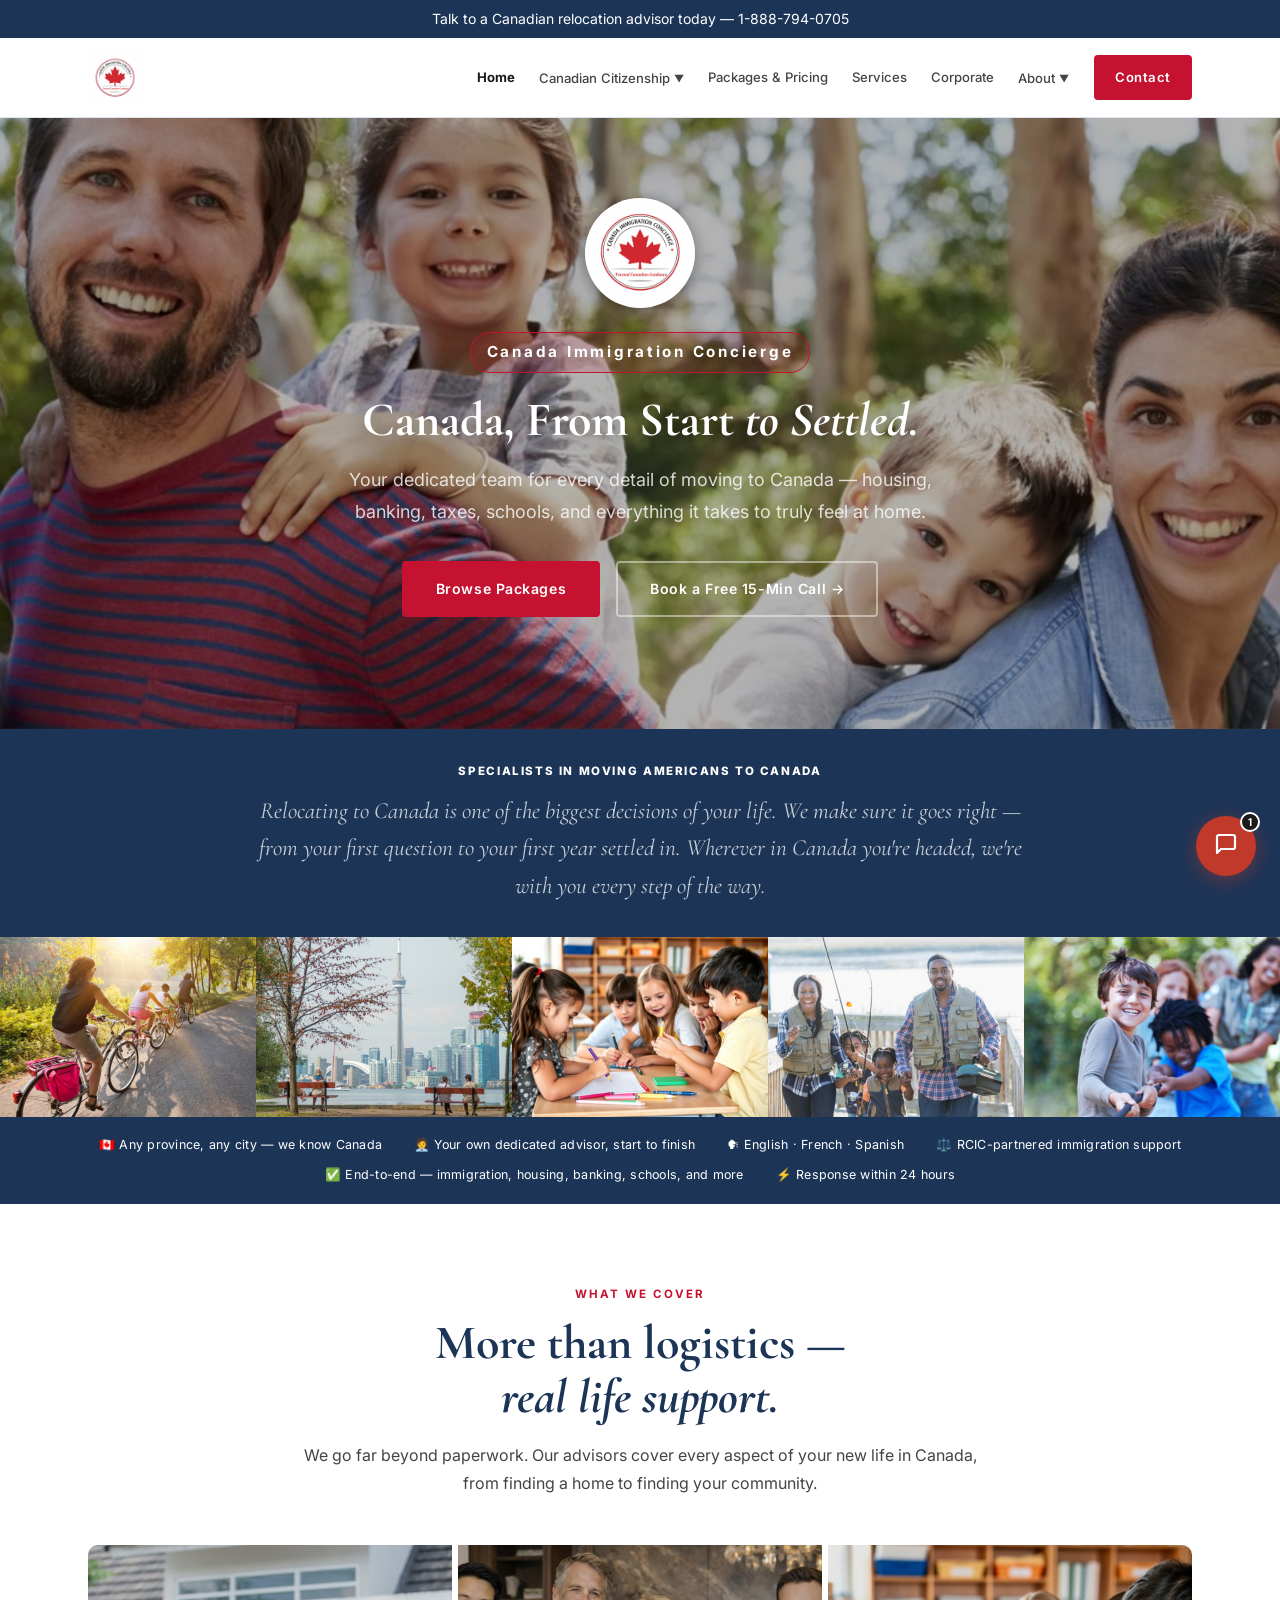
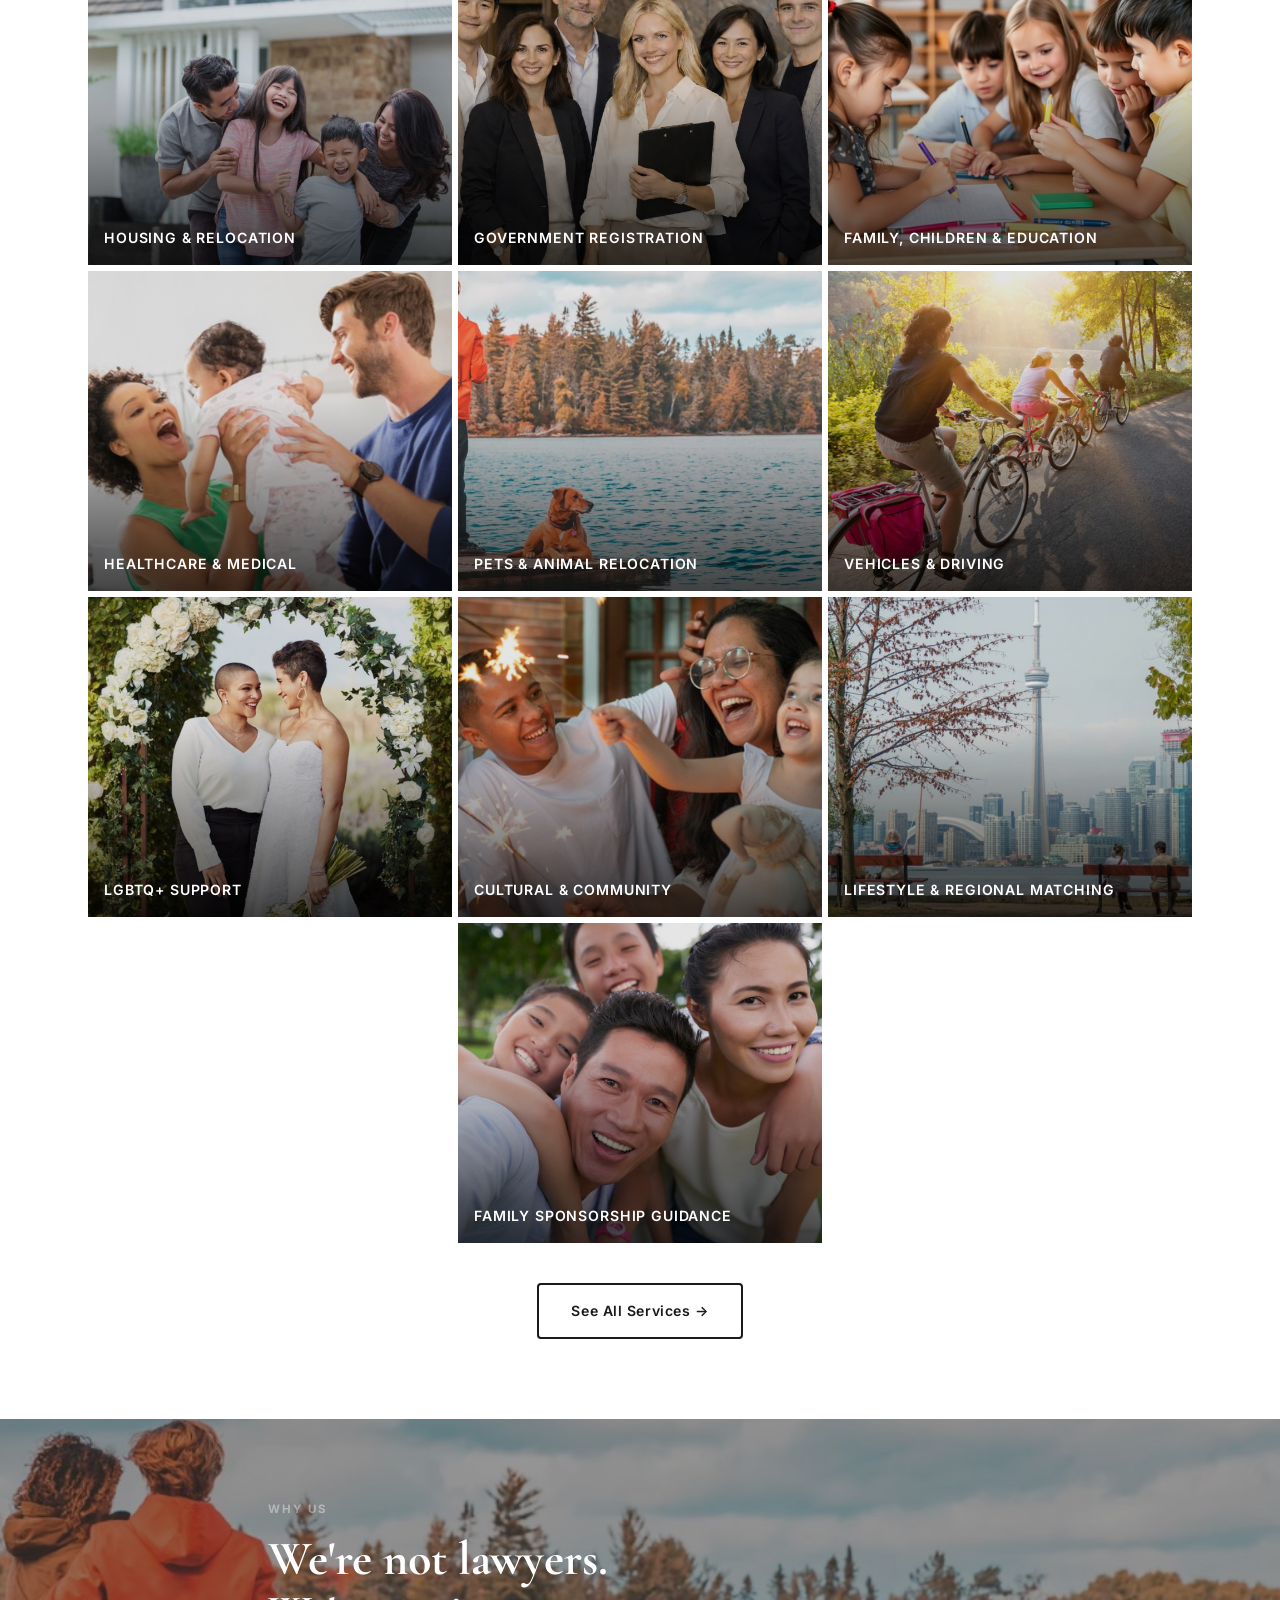
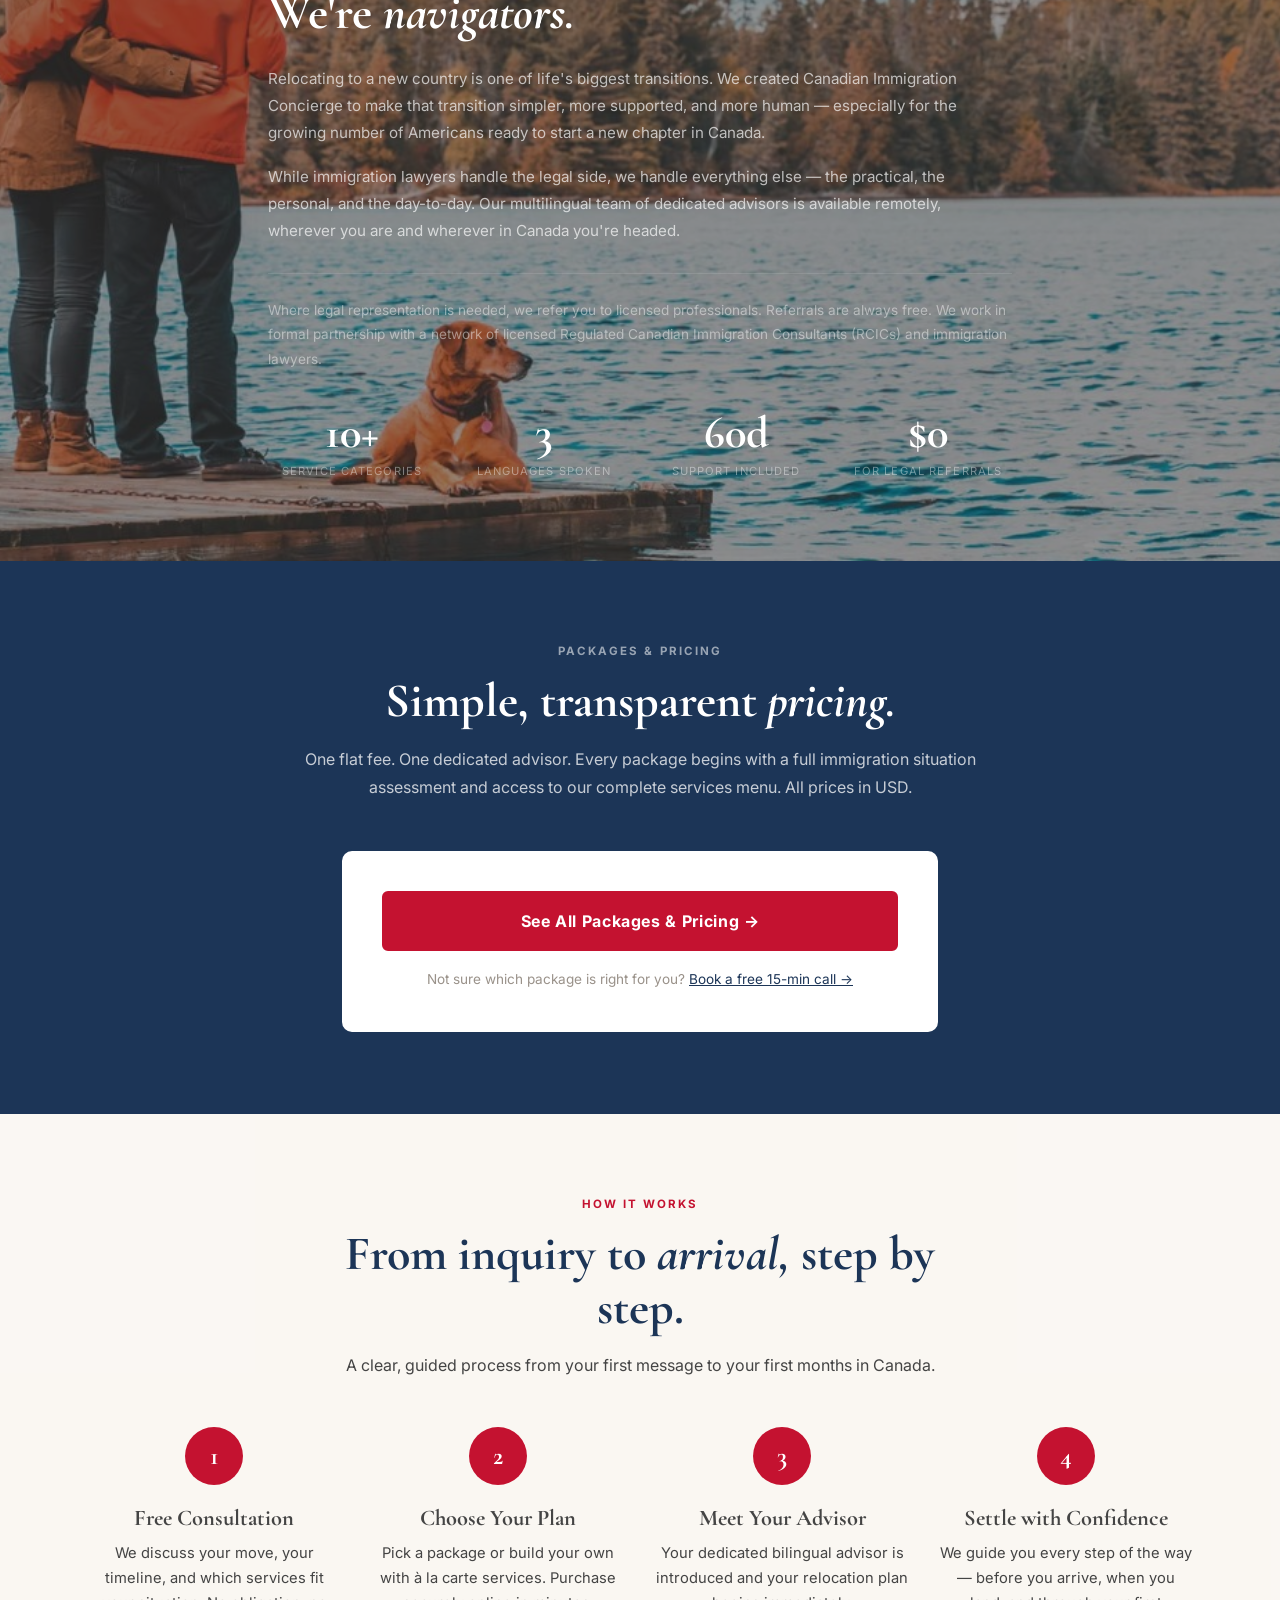
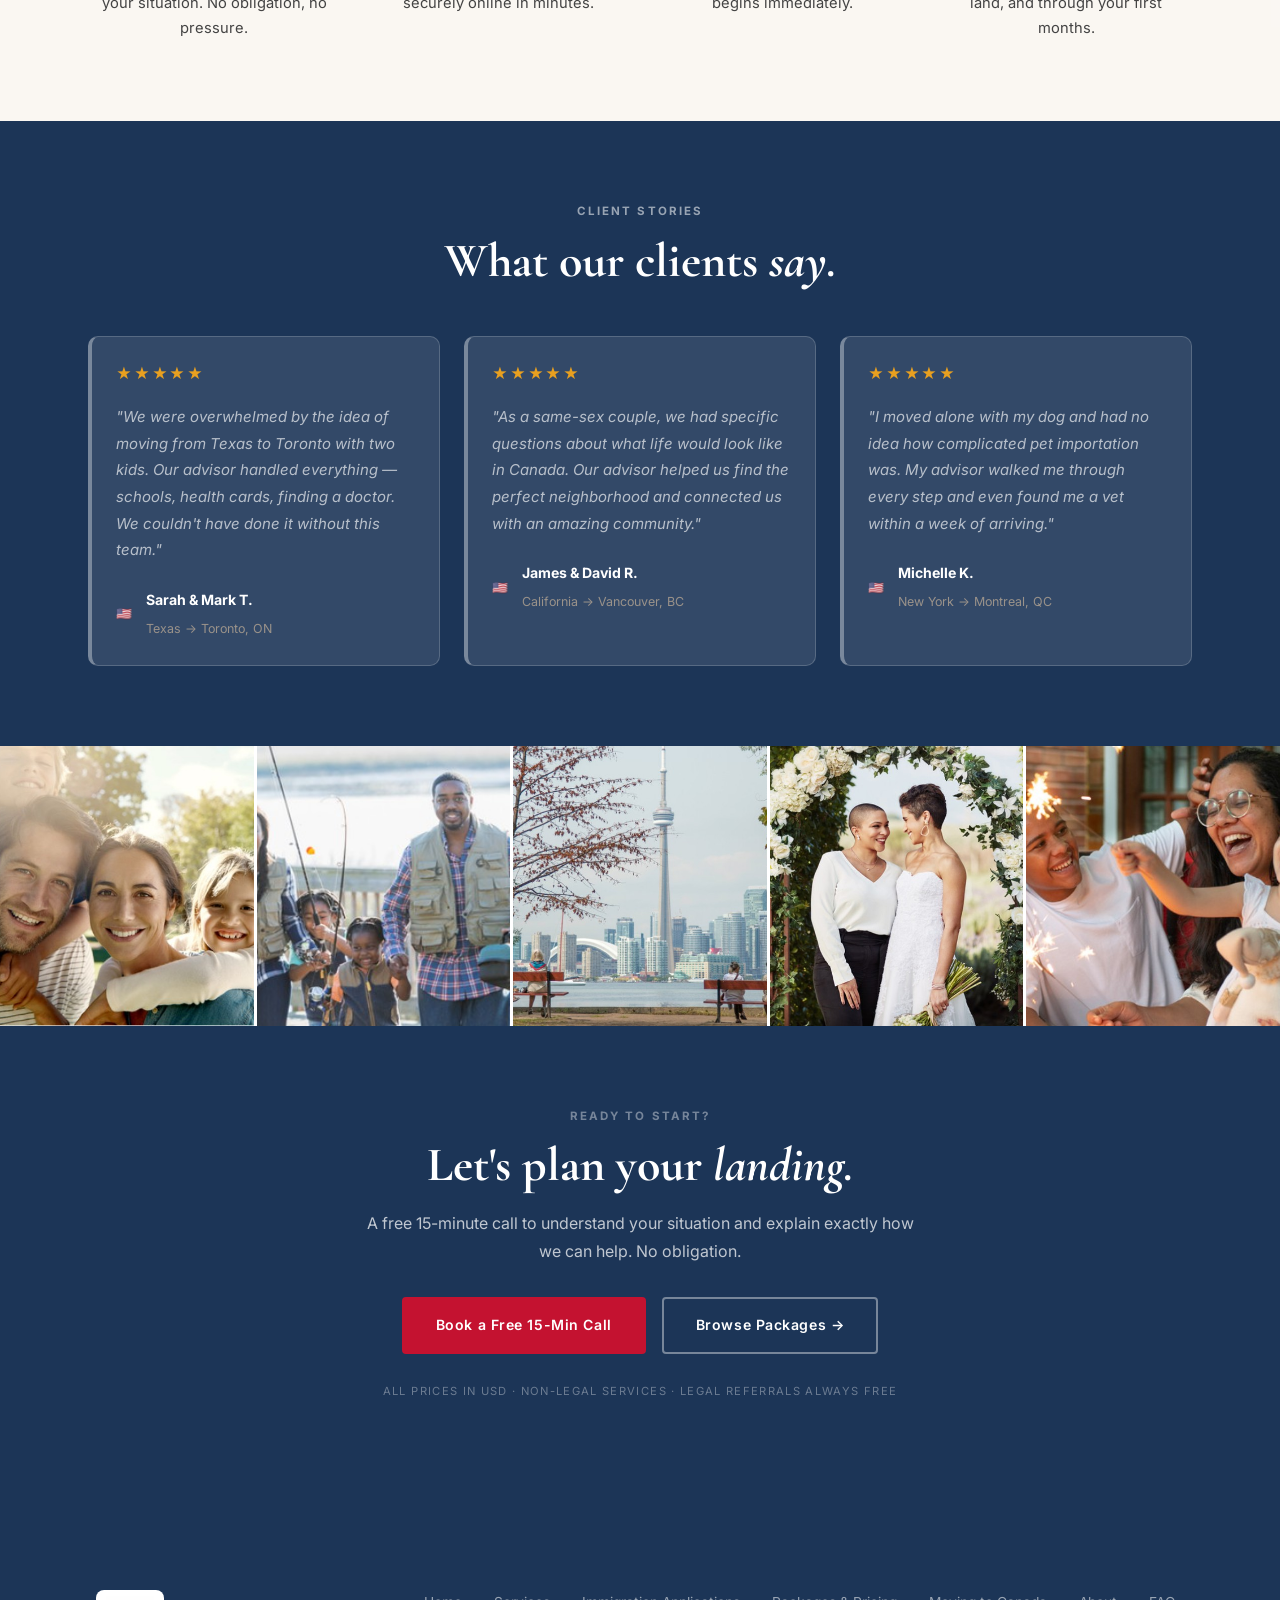
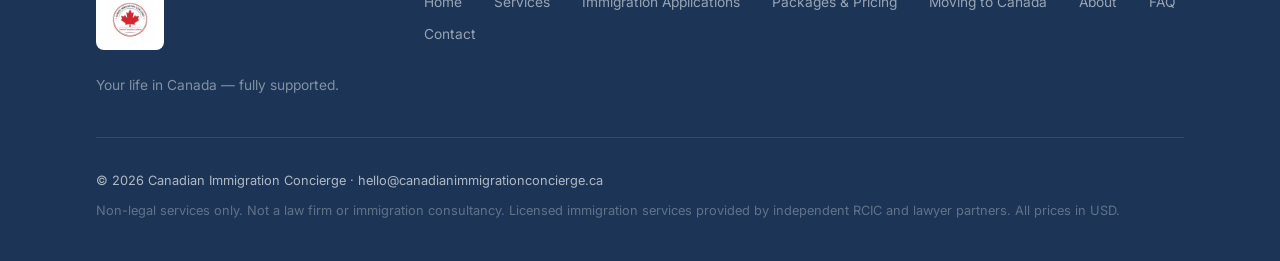
==== index.html @ a37df9f8 "Remove 'immigration guidance' from homepage hero subheading Co-Authored-By: Claude Sonnet 4.6 <norep" ====
<!DOCTYPE html>
<html lang="en">
<head>
  <meta charset="UTF-8">
  <meta name="viewport" content="width=device-width, initial-scale=1.0">
  <title>Canadian Immigration Concierge — Your Life in Canada, Fully Supported</title>
  <meta name="description" content="Dedicated concierge support for individuals and families relocating to Canada from the US and around the world. Housing, healthcare, schools, pets, and more.">
  <link rel="preconnect" href="https://fonts.googleapis.com">
  <link rel="preconnect" href="https://fonts.gstatic.com" crossorigin>
  <link href="https://fonts.googleapis.com/css2?family=Cormorant+Garamond:ital,wght@0,400;0,600;0,700;1,400;1,600&family=DM+Sans:wght@400;500;600;700&family=Inter:wght@400;500;600;700;800&display=swap" rel="stylesheet">
  <link rel="stylesheet" href="css/styles.css">
  <style>
    .hero::before { background: rgba(0,0,0,0.3) !important; }
    .hero { align-items: flex-end; padding-bottom: 7rem; }
    .hero-logo {
      width: 110px;
      height: 110px;
      border-radius: 50%;
      object-fit: cover;
      margin: 0 auto 1.5rem;
      display: block;
      box-shadow: 0 4px 16px rgba(0,0,0,0.4);
    }
  </style>
</head>
<body>

<!-- ANNOUNCE BAR -->
<div class="announce-bar">Talk to a Canadian relocation advisor today &mdash; <a href="tel:18887940705" style="color:#fff;text-decoration:none;">1-888-794-0705</a></div>

<!-- NAV -->
<nav class="nav" id="nav">
  <div class="nav-inner">
    <a href="index.html" class="nav-logo">
      <img src="images/logo.png" alt="Canada Immigration Concierge">
    </a>
    <button class="nav-toggle" id="navToggle" aria-label="Toggle menu">
      <span></span><span></span><span></span>
    </button>
    <div class="nav-menu" id="navMenu">
      <a href="index.html" class="nav-link">Home</a>
      <div class="nav-dropdown">
        <button class="nav-link nav-dropdown-toggle" aria-expanded="false">Canadian Citizenship <span class="nav-chevron">&#9660;</span></button>
        <div class="nav-dropdown-menu">
          <a href="immigration.html" class="nav-dropdown-item">Immigration Pathways</a>
        </div>
      </div>
      <a href="packages.html" class="nav-link">Packages &amp; Pricing</a>
      <a href="services.html" class="nav-link">Services</a>
      <a href="corporate.html" class="nav-link">Corporate</a>
      <div class="nav-dropdown">
        <button class="nav-link nav-dropdown-toggle" aria-expanded="false">About <span class="nav-chevron">&#9660;</span></button>
        <div class="nav-dropdown-menu">
          <a href="about.html" class="nav-dropdown-item">About</a>
          <a href="moving-to-canada.html" class="nav-dropdown-item">Moving to Canada</a>
          <a href="faq.html" class="nav-dropdown-item">FAQ</a>
        </div>
      </div>
      <a href="contact.html" class="btn btn-red">Contact</a>
    </div>
  </div>
</nav>

<!-- HERO -->
<section class="hero" style="background-image:url('images/family-hero.jpg')">
  <div class="hero-inner">
    <img src="images/logo.png" alt="Canadian Immigration Concierge" class="hero-logo">
    <div class="eyebrow" style="color:#fff;font-size:0.95rem;letter-spacing:0.18em;">Canada Immigration Concierge</div>
    <h1>Canada, From Start <em>to Settled.</em></h1>
    <p class="hero-sub">Your dedicated team for every detail of moving to Canada — housing, banking, taxes, schools, and everything it takes to truly feel at home.</p>
    <div class="btn-group">
      <a href="packages.html" class="btn btn-primary">Browse Packages</a>
      <a href="contact.html" class="btn btn-ghost">Book a Free 15-Min Call →</a>
    </div>
  </div>
</section>

<!-- SUBHEADING STRIP -->
<div style="background:#1C3557;padding:2rem;text-align:center;">
  <p style="color:#ffffff;font-weight:800;font-size:0.72rem;text-transform:uppercase;letter-spacing:0.14em;margin:0 auto 0.75rem;">Specialists in Moving Americans to Canada</p>
  <p style="color:rgba(255,255,255,0.75);font-family:'Cormorant Garamond',serif;font-size:clamp(1.1rem,2vw,1.45rem);font-style:italic;line-height:1.6;max-width:780px;margin:0 auto;">Relocating to Canada is one of the biggest decisions of your life. We make sure it goes right — from your first question to your first year settled in. Wherever in Canada you're headed, we're with you every step of the way.</p>
</div>

<!-- PHOTO BANNER -->
<div style="display:grid;grid-template-columns:repeat(5,1fr);height:180px;overflow:hidden;">
  <img src="images/family-cycling.jpg" alt="Family cycling in Canada" style="width:100%;height:100%;object-fit:cover;">
  <img src="images/toronto-skyline.jpg" alt="Toronto CN Tower skyline" style="width:100%;height:100%;object-fit:cover;">
  <img src="images/kids-classroom.jpg" alt="Kids in Canadian school" style="width:100%;height:100%;object-fit:cover;object-position:center top;">
  <img src="images/family-fishing.jpg" alt="Family fishing in Canada" style="width:100%;height:100%;object-fit:cover;">
  <img src="images/kids-playing.jpg" alt="Kids playing outdoors" style="width:100%;height:100%;object-fit:cover;">
</div>

<!-- TRUST BAR -->
<div style="background:#1C3557;padding:1.1rem 2rem;">
  <div style="display:flex;flex-wrap:wrap;justify-content:center;gap:0.5rem 2rem;max-width:1200px;margin:0 auto;">
    <span style="font-size:0.78rem;color:#ffffff;letter-spacing:0.02em;white-space:nowrap;">🇨🇦 Any province, any city — we know Canada</span>
    <span style="font-size:0.78rem;color:#ffffff;letter-spacing:0.02em;white-space:nowrap;">🧑‍💼 Your own dedicated advisor, start to finish</span>
    <span style="font-size:0.78rem;color:#ffffff;letter-spacing:0.02em;white-space:nowrap;">🗣 English · French · Spanish</span>
    <span style="font-size:0.78rem;color:#ffffff;letter-spacing:0.02em;white-space:nowrap;">⚖️ RCIC-partnered immigration support</span>
    <span style="font-size:0.78rem;color:#ffffff;letter-spacing:0.02em;white-space:nowrap;">✅ End-to-end — immigration, housing, banking, schools, and more</span>
    <span style="font-size:0.78rem;color:#ffffff;letter-spacing:0.02em;white-space:nowrap;">⚡ Response within 24 hours</span>
  </div>
</div>

<!-- WHAT WE COVER -->
<section class="section">
  <div class="container">
    <div class="section-header fade-in">
      <div class="eyebrow">What We Cover</div>
      <h2>More than logistics —<br><em>real life support.</em></h2>
      <p class="intro">We go far beyond paperwork. Our advisors cover every aspect of your new life in Canada, from finding a home to finding your community.</p>
    </div>
    <div class="photo-grid fade-in-group">
      <a href="services.html#housing" class="photo-card" style="background-image:url('images/housing-card.jpg')">
        <div class="photo-card-overlay"></div><span class="photo-card-title">Housing &amp; Relocation</span>
      </a>
      <a href="services.html#government" class="photo-card" style="background-image:url('images/team.jpg');background-position:center 30%;">
        <div class="photo-card-overlay"></div><span class="photo-card-title">Government Registration</span>
      </a>
      <a href="services.html#family" class="photo-card" style="background-image:url('images/kids-classroom.jpg')">
        <div class="photo-card-overlay"></div><span class="photo-card-title">Family, Children &amp; Education</span>
      </a>
      <a href="services.html#healthcare" class="photo-card" style="background-image:url('images/family-baby.jpg')">
        <div class="photo-card-overlay"></div><span class="photo-card-title">Healthcare &amp; Medical</span>
      </a>
      <a href="services.html#pets" class="photo-card" style="background-image:url('images/couple-lake.jpg')">
        <div class="photo-card-overlay"></div><span class="photo-card-title">Pets &amp; Animal Relocation</span>
      </a>
      <a href="services.html#vehicles" class="photo-card" style="background-image:url('images/family-cycling.jpg')">
        <div class="photo-card-overlay"></div><span class="photo-card-title">Vehicles &amp; Driving</span>
      </a>
      <a href="services.html#lgbtq" class="photo-card" style="background-image:url('images/lgbtq-wedding.jpg');background-position:center 20%;">
        <div class="photo-card-overlay"></div><span class="photo-card-title">LGBTQ+ Support</span>
      </a>
      <a href="services.html#cultural" class="photo-card" style="background-image:url('images/family-sparklers.jpg')">
        <div class="photo-card-overlay"></div><span class="photo-card-title">Cultural &amp; Community</span>
      </a>
      <a href="services.html#lifestyle" class="photo-card" style="background-image:url('images/toronto-skyline.jpg')">
        <div class="photo-card-overlay"></div><span class="photo-card-title">Lifestyle &amp; Regional Matching</span>
      </a>
      <a href="services.html#sponsorship" class="photo-card" style="background-image:url('images/asian-family-park.jpg')">
        <div class="photo-card-overlay"></div><span class="photo-card-title">Family Sponsorship Guidance</span>
      </a>
    </div>
    <div style="text-align:center;margin-top:2.5rem">
      <a href="services.html" class="btn btn-outline">See All Services →</a>
    </div>
  </div>
</section>

<!-- WHY US — DARK SECTION -->
<div class="about-dark" style="background-image:url('images/couple-lake.jpg');background-size:cover;background-position:center;position:relative;">
  <div style="position:absolute;inset:0;background:rgba(20,20,20,0.45);"></div>
  <div class="container" style="position:relative;z-index:1;">
    <div class="eyebrow">Why Us</div>
    <h2>We're not lawyers.<br>We're <em>navigators.</em></h2>
    <p>Relocating to a new country is one of life's biggest transitions. We created Canadian Immigration Concierge to make that transition simpler, more supported, and more human — especially for the growing number of Americans ready to start a new chapter in Canada.</p>
    <p>While immigration lawyers handle the legal side, we handle everything else — the practical, the personal, and the day-to-day. Our multilingual team of dedicated advisors is available remotely, wherever you are and wherever in Canada you're headed.</p>
    <p class="footnote">Where legal representation is needed, we refer you to licensed professionals. Referrals are always free. We work in formal partnership with a network of licensed Regulated Canadian Immigration Consultants (RCICs) and immigration lawyers.</p>
    <div class="stats-grid">
      <div><span class="num">10+</span><span class="lbl">Service Categories</span></div>
      <div><span class="num">3</span><span class="lbl">Languages Spoken</span></div>
      <div><span class="num">60d</span><span class="lbl">Support Included</span></div>
      <div><span class="num">$0</span><span class="lbl">For Legal Referrals</span></div>
    </div>
  </div>
</div>

<!-- PACKAGES PREVIEW -->
<section class="section alt-bg">
  <div class="container">
    <div class="section-header fade-in">
      <div class="eyebrow">Packages &amp; Pricing</div>
      <h2>Simple, transparent <em>pricing.</em></h2>
      <p class="intro">One flat fee. One dedicated advisor. Every package begins with a full immigration situation assessment and access to our complete services menu. All prices in USD.</p>
    </div>
    <div class="fade-in" style="display:flex;justify-content:center;margin-top:2rem;">
      <div style="background:#ffffff;border:2px solid var(--navy);border-radius:12px;padding:2.5rem;max-width:600px;width:100%;text-align:center;">
        <a href="packages.html" class="btn btn-primary" style="display:block;width:100%;padding:14px 36px;font-weight:700;font-size:1rem;border-radius:6px;">See All Packages &amp; Pricing →</a>
        <p style="margin-top:1.1rem;font-size:0.85rem;color:var(--light);">Not sure which package is right for you? <a href="contact.html" style="color:var(--navy);text-decoration:underline;">Book a free 15-min call →</a></p>
      </div>
    </div>
  </div>
</section>

<!-- HOW IT WORKS -->
<section class="section" style="background:url('https://picsum.photos/seed/family-02/1920/1080') center/cover no-repeat;position:relative;">
  <div style="position:absolute;inset:0;background:rgba(250,247,242,0.96);"></div>
  <div class="container" style="position:relative;">
    <div class="section-header fade-in">
      <div class="eyebrow">How It Works</div>
      <h2>From inquiry to <em>arrival,</em> step by step.</h2>
      <p class="intro">A clear, guided process from your first message to your first months in Canada.</p>
    </div>
    <div class="steps-grid fade-in-group">
      <div class="step">
        <div class="step-num">1</div>
        <h4>Free Consultation</h4>
        <p>We discuss your move, your timeline, and which services fit your situation. No obligation, no pressure.</p>
      </div>
      <div class="step">
        <div class="step-num">2</div>
        <h4>Choose Your Plan</h4>
        <p>Pick a package or build your own with à la carte services. Purchase securely online in minutes.</p>
      </div>
      <div class="step">
        <div class="step-num">3</div>
        <h4>Meet Your Advisor</h4>
        <p>Your dedicated bilingual advisor is introduced and your relocation plan begins immediately.</p>
      </div>
      <div class="step">
        <div class="step-num">4</div>
        <h4>Settle with Confidence</h4>
        <p>We guide you every step of the way — before you arrive, when you land, and through your first months.</p>
      </div>
    </div>
  </div>
</section>

<!-- TESTIMONIALS -->
<section class="section alt-bg">
  <div class="container">
    <div class="section-header fade-in">
      <div class="eyebrow">Client Stories</div>
      <h2>What our clients <em>say.</em></h2>
    </div>
    <div class="testimonials-grid fade-in-group">

      <div class="testimonial">
        <div class="stars">★★★★★</div>
        <p>"We were overwhelmed by the idea of moving from Texas to Toronto with two kids. Our advisor handled everything — schools, health cards, finding a doctor. We couldn't have done it without this team."</p>
        <div class="author">
          <span class="flag">🇺🇸</span>
          <div>
            <strong>Sarah &amp; Mark T.</strong>
            <span>Texas → Toronto, ON</span>
          </div>
        </div>
      </div>

      <div class="testimonial">
        <div class="stars">★★★★★</div>
        <p>"As a same-sex couple, we had specific questions about what life would look like in Canada. Our advisor helped us find the perfect neighborhood and connected us with an amazing community."</p>
        <div class="author">
          <span class="flag">🇺🇸</span>
          <div>
            <strong>James &amp; David R.</strong>
            <span>California → Vancouver, BC</span>
          </div>
        </div>
      </div>

      <div class="testimonial">
        <div class="stars">★★★★★</div>
        <p>"I moved alone with my dog and had no idea how complicated pet importation was. My advisor walked me through every step and even found me a vet within a week of arriving."</p>
        <div class="author">
          <span class="flag">🇺🇸</span>
          <div>
            <strong>Michelle K.</strong>
            <span>New York → Montreal, QC</span>
          </div>
        </div>
      </div>

    </div>
  </div>
</section>

<!-- PHOTO STRIP -->
<div style="display:grid;grid-template-columns:repeat(5,1fr);height:280px;overflow:hidden;gap:3px;">
  <img src="images/family-park.jpg" alt="Family in park" style="width:100%;height:100%;object-fit:cover;object-position:center top;">
  <img src="images/family-fishing.jpg" alt="Family fishing" style="width:100%;height:100%;object-fit:cover;object-position:center top;">
  <img src="images/toronto-skyline.jpg" alt="Toronto skyline" style="width:100%;height:100%;object-fit:cover;">
  <img src="images/lgbtq-wedding.jpg" alt="LGBTQ+ couple" style="width:100%;height:100%;object-fit:cover;object-position:center top;">
  <img src="images/family-sparklers.jpg" alt="Family celebrating" style="width:100%;height:100%;object-fit:cover;">
</div>

<!-- BOTTOM CTA -->
<section class="cta-section dark">
  <div class="eyebrow" style="color:rgba(255,255,255,0.4)">Ready to Start?</div>
  <h2>Let's plan your <em>landing.</em></h2>
  <p>A free 15-minute call to understand your situation and explain exactly how we can help. No obligation.</p>
  <div class="btn-group" style="justify-content:center">
    <a href="contact.html" class="btn btn-primary">Book a Free 15-Min Call</a>
    <a href="packages.html" class="btn btn-ghost-white">Browse Packages →</a>
  </div>
  <p class="footnote">All prices in USD · Non-legal services · Legal referrals always free</p>
</section>

<!-- FOOTER -->
<footer class="footer">
  <div class="container">
    <div class="footer-top">
      <div class="footer-brand">
        <div class="footer-logo-wrap"><img src="images/logo.png" alt="Canada Immigration Concierge" class="footer-logo"></div>
        <p>Your life in Canada — fully supported.</p>
      </div>
      <nav class="footer-nav">
        <a href="index.html">Home</a>
        <a href="services.html">Services</a>
        <a href="immigration.html">Immigration Applications</a>
        <a href="packages.html">Packages &amp; Pricing</a>
        <a href="moving-to-canada.html">Moving to Canada</a>
        <a href="about.html">About</a>
        <a href="faq.html">FAQ</a>
        <a href="contact.html">Contact</a>
      </nav>
    </div>
    <div class="footer-bottom">
      <p>© 2026 Canadian Immigration Concierge · <a href="mailto:hello@canadianimmigrationconcierge.ca">hello@canadianimmigrationconcierge.ca</a></p>
      <p class="footer-legal">Non-legal services only. Not a law firm or immigration consultancy. Licensed immigration services provided by independent RCIC and lawyer partners. All prices in USD.</p>
    </div>
  </div>
</footer>

<script src="js/main.js"></script>
<script src="js/chatbot.js"></script>
</body>
</html>
---- css/styles.css ----
/* ============================================================
   CANADIAN IMMIGRATION CONCIERGE — STYLES
   ============================================================ */

/* VARIABLES */
:root {
  --red:        #C41230;
  --red-dark:   #8B1A11;
  --red-light:  #fceae9;
  --navy:       #1C3557;
  --navy-light: rgba(255,255,255,0.10);
  --charcoal:   #1a1a1a;
  --mid:        #444444;
  --light:      #9A928A;
  --cream:      #FAF7F2;
  --cream-dark: #F0EBE1;
  --bg:         #ffffff;
  --white:      #FFFFFF;
  --border:     #dde4ef;

  --bar-h:    38px;
  --nav-h:    80px;
  --radius:   10px;
  --radius-sm: 6px;
  --shadow:   0 4px 24px rgba(28,28,28,0.08);
  --shadow-lg: 0 8px 48px rgba(28,28,28,0.14);
  --transition: .4s cubic-bezier(.65,0,.35,1);
  --max-w:    1200px;
  --pad:      clamp(1.5rem, 4vw, 3rem);
  --section-pad: 5rem;
}

/* RESET */
*, *::before, *::after { box-sizing: border-box; margin: 0; padding: 0; }

html {
  scroll-behavior: smooth;
  scrollbar-width: thin;
  scrollbar-color: #a88862 #e6e6e6;
}

body {
  font-family: 'Inter', sans-serif;
  font-size: 16px;
  line-height: 1.75;
  color: #444444;
  background: var(--bg);
  -webkit-font-smoothing: antialiased;
  overflow-x: hidden;
  transition: .4s cubic-bezier(.65,0,.35,1);
}

img { max-width: 100%; display: block; }
a { color: inherit; text-decoration: none; }
ul { list-style: none; }
button { cursor: pointer; border: none; background: none; font-family: inherit; }

/* TYPOGRAPHY */
h1, h2, h3, h4, h5 {
  font-family: 'Cormorant Garamond', serif;
  line-height: 1.12;
  font-weight: 700;
}
h1 { font-size: clamp(2.6rem, 5vw, 4.5rem); }
h2 { font-size: clamp(2rem, 4vw, 3rem); font-weight: 800; }
h3 { font-size: clamp(1.5rem, 2.5vw, 2rem); }
h4 { font-size: clamp(1.1rem, 1.8vw, 1.4rem); font-weight: 700; }
em { font-style: italic; }

.eyebrow {
  font-family: 'Inter', sans-serif;
  font-size: 0.72rem;
  font-weight: 700;
  letter-spacing: 0.18em;
  text-transform: uppercase;
  color: var(--red);
  display: block;
  margin-bottom: 0.85rem;
}

/* LAYOUT */
.container {
  max-width: var(--max-w);
  margin: 0 auto;
  padding: 0 var(--pad);
}

.section { padding: var(--section-pad) 0; background: #ffffff; }
.section.alt-bg { background: #1C3557; }

.section-header { text-align: center; max-width: 680px; margin: 0 auto 3rem; }
.section-header h2 { margin-bottom: 1rem; }
.section-header .intro,
.intro {
  color: #444444;
  font-size: 1rem;
  line-height: 1.75;
  margin-top: 0.75rem;
}

/* PRICE */
.price {
  font-family: 'Cormorant Garamond', serif;
  font-size: clamp(2rem, 4vw, 2.75rem);
  font-weight: 700;
  color: var(--charcoal);
  line-height: 1.1;
}
.price small {
  font-size: 0.42em;
  font-weight: 400;
  color: var(--light);
  letter-spacing: 0.1em;
  text-transform: uppercase;
}

/* ============================================================
   BUTTONS
   ============================================================ */
.btn {
  display: inline-flex;
  align-items: center;
  justify-content: center;
  gap: 0.4rem;
  padding: 0.875rem 2rem;
  border-radius: 4px;
  font-family: 'Inter', sans-serif;
  font-size: 0.88rem;
  font-weight: 600;
  letter-spacing: 0.04em;
  transition: var(--transition);
  white-space: nowrap;
  cursor: pointer;
  border: 2px solid transparent;
}
.btn-primary, .btn-red {
  background: var(--red);
  color: var(--white);
  border-color: var(--red);
}
.btn-primary:hover, .btn-red:hover {
  background: var(--red-dark);
  border-color: var(--red-dark);
}
.btn-outline {
  background: transparent;
  color: var(--charcoal);
  border-color: var(--charcoal);
}
.btn-outline:hover { background: var(--charcoal); color: var(--white); }
.btn-ghost {
  background: transparent;
  color: var(--white);
  border-color: rgba(255,255,255,0.45);
}
.btn-ghost:hover { border-color: var(--white); background: rgba(255,255,255,0.08); }
.btn-ghost-white {
  background: transparent;
  color: var(--white);
  border-color: rgba(255,255,255,0.4);
}
.btn-ghost-white:hover { border-color: var(--white); }
.btn-group {
  display: flex;
  flex-wrap: wrap;
  gap: 1rem;
  align-items: center;
}

/* ============================================================
   ANNOUNCEMENT BAR
   ============================================================ */
.announce-bar {
  position: fixed;
  top: 0; left: 0; right: 0;
  z-index: 1001;
  background: #1C3557;
  color: #fff;
  text-align: center;
  font-size: 14px;
  font-family: 'Inter', sans-serif;
  padding: 10px var(--pad);
  height: var(--bar-h);
  line-height: 1.3;
}

/* ============================================================
   NAVIGATION
   ============================================================ */
.nav {
  position: fixed;
  top: var(--bar-h); left: 0; right: 0;
  z-index: 1000;
  background: var(--white);
  border-bottom: 1px solid var(--border);
  height: var(--nav-h);
  transition: box-shadow .3s;
}
.nav.scrolled { box-shadow: 0 2px 24px rgba(28,28,28,0.1); }

.nav-inner {
  max-width: var(--max-w);
  margin: 0 auto;
  padding: 0 var(--pad);
  height: 100%;
  display: flex;
  align-items: center;
  gap: 1.5rem;
}
.nav-logo { flex-shrink: 0; }
.nav-logo img { height: 54px; width: auto; }

.nav-menu {
  display: flex;
  align-items: center;
  gap: 0.1rem;
  margin-left: auto;
}
.nav-link {
  padding: 0.45rem 0.7rem;
  font-size: 0.82rem;
  font-weight: 500;
  color: var(--mid);
  border-radius: 4px;
  transition: color .2s;
  white-space: nowrap;
}
.nav-link:hover, .nav-link.active { color: var(--charcoal); }
.nav-link.active { font-weight: 700; }
.nav-menu .btn { margin-left: 0.75rem; padding: 0.55rem 1.2rem; font-size: 0.82rem; }

/* ── Dropdown nav ── */
.nav-dropdown { position: relative; }
.nav-dropdown-toggle {
  background: none; border: none; cursor: pointer;
  font-family: inherit; display: flex; align-items: center; gap: 4px;
}
.nav-chevron { font-size: 10px; display: inline-block; transition: transform 0.2s; line-height: 1; }
.nav-dropdown-menu {
  /* use visibility+opacity so we can apply a close delay */
  visibility: hidden;
  opacity: 0;
  pointer-events: none;
  transition: opacity 0.12s ease, visibility 0s linear 0.18s;
  position: absolute;
  top: 100%;
  left: 0;
  background: #ffffff;
  border-top: 3px solid #C41230;
  border-radius: 0 0 8px 8px;
  box-shadow: 0 6px 24px rgba(28,53,87,0.18);
  min-width: 240px;
  z-index: 300;
  padding: 0.35rem 0;
}
/* invisible hover bridge — fills the gap between trigger and menu */
.nav-dropdown-menu::before {
  content: '';
  position: absolute;
  top: -10px;
  left: 0;
  right: 0;
  height: 10px;
}
.nav-dropdown:hover .nav-dropdown-menu,
.nav-dropdown.open .nav-dropdown-menu {
  visibility: visible;
  opacity: 1;
  pointer-events: auto;
  transition: opacity 0.12s ease, visibility 0s linear 0s;
}
.nav-dropdown.open .nav-chevron,
.nav-dropdown:hover .nav-chevron { transform: rotate(180deg); }
.nav-dropdown-item {
  display: flex;
  align-items: center;
  min-height: 44px;
  padding: 12px 20px;
  font-size: 14px;
  color: #1C3557;
  font-weight: 500;
  text-decoration: none;
  white-space: nowrap;
}
.nav-dropdown-item:hover { background: #f0f4fa; color: #C41230; }

.nav-toggle {
  display: none;
  flex-direction: column;
  gap: 5px;
  padding: 8px;
  margin-left: auto;
}
.nav-toggle span {
  display: block;
  width: 24px; height: 2px;
  background: var(--charcoal);
  border-radius: 2px;
  transition: var(--transition);
}
.nav-toggle.open span:nth-child(1) { transform: translateY(7px) rotate(45deg); }
.nav-toggle.open span:nth-child(2) { opacity: 0; }
.nav-toggle.open span:nth-child(3) { transform: translateY(-7px) rotate(-45deg); }

/* ============================================================
   HERO — full-width photo with dark overlay
   ============================================================ */
.hero, .page-hero {
  position: relative;
  display: flex;
  align-items: center;
  justify-content: center;
  text-align: center;
  color: var(--white);
  overflow: hidden;
  padding: calc(var(--nav-h) + var(--bar-h) + 5rem) var(--pad) 5rem;
  background-size: cover;
  background-position: center;
  background-color: var(--charcoal);
}
.hero { min-height: 520px; }
.page-hero { min-height: 520px; background-position: center 35%; }
.page-hero-bright::before { background: rgba(28,53,87,0.40) !important; }

/* COLLAGE HERO */
.collage-hero {
  position: relative;
  min-height: 90vh;
  display: flex;
  align-items: center;
  justify-content: center;
  overflow: hidden;
  text-align: center;
}
.collage-grid {
  position: absolute;
  inset: 0;
  display: grid;
  grid-template-columns: repeat(5, 1fr);
  grid-template-rows: repeat(2, 1fr);
}
.collage-grid div {
  background-size: cover;
}
.collage-overlay {
  position: absolute;
  inset: 0;
  background: rgba(0,0,0,0.3);
  z-index: 1;
}
.collage-hero .page-hero-inner {
  color: #fff;
}
.collage-hero .page-hero-inner h1 { color: #fff; }
.collage-hero .page-hero-inner p { color: rgba(255,255,255,0.85); }

.hero::before, .page-hero::before {
  content: '';
  position: absolute; inset: 0;
  background: rgba(28,53,87,0.40);
  z-index: 1;
}
.hero > *, .page-hero > * { position: relative; z-index: 2; }

.hero-inner, .page-hero-inner {
  max-width: 860px;
  margin: 0 auto;
}
.hero h1, .page-hero h1 {
  color: var(--white);
  font-size: 48px;
  font-weight: 800;
  max-width: 780px;
  margin: 0 auto 1rem;
  line-height: 1.15;
  text-shadow: 0 2px 20px rgba(0,0,0,0.35);
}
.hero-sub, .page-hero p {
  font-size: 18px;
  color: rgba(255,255,255,0.80);
  max-width: 640px;
  margin: 0 auto 2rem;
  line-height: 1.8;
}
.hero .btn-group, .page-hero .btn-group { display: flex; justify-content: center; gap: 1rem; flex-wrap: wrap; }

.trust-bar {
  display: flex;
  flex-wrap: wrap;
  justify-content: center;
  gap: 0.6rem 1.5rem;
  padding-top: 2rem;
  border-top: 1px solid rgba(255,255,255,0.18);
}
.trust-bar span {
  font-size: 0.78rem;
  color: rgba(255,255,255,0.75);
  letter-spacing: 0.02em;
}

/* ============================================================
   STATS STRIP
   ============================================================ */
.stats-strip {
  background: #1C3557;
  padding: 3rem var(--pad);
}
.stats-strip .container {
  display: flex;
  flex-wrap: wrap;
  justify-content: center;
  gap: 2rem 4rem;
}
.stat { text-align: center; }
.stat .num {
  display: block;
  font-family: 'Cormorant Garamond', serif;
  font-size: clamp(2.5rem, 5vw, 3.5rem);
  font-weight: 700;
  color: var(--white);
  line-height: 1;
}
.stat .lbl {
  display: block;
  font-size: 0.72rem;
  letter-spacing: 0.12em;
  text-transform: uppercase;
  color: rgba(255,255,255,0.45);
  margin-top: 0.4rem;
}

/* ============================================================
   FEATURED CARD (Home page)
   ============================================================ */
.featured-card-wrap {
  background: #1C3557;
  padding: var(--section-pad) var(--pad);
}
.featured-card {
  max-width: 760px;
  margin: 0 auto;
  padding: clamp(2rem, 5vw, 3.5rem);
  background: var(--white);
  border-radius: var(--radius);
  box-shadow: var(--shadow-lg);
  text-align: center;
  border-top: 4px solid var(--red);
}
.card-label {
  display: inline-block;
  padding: 0.35rem 1.1rem;
  background: var(--red-light);
  color: var(--red);
  border-radius: 100px;
  font-size: 0.75rem;
  font-weight: 700;
  letter-spacing: 0.06em;
  text-transform: uppercase;
  margin-bottom: 1.25rem;
}
.featured-card h3 { margin-bottom: 0.75rem; }
.featured-card .price { margin-bottom: 1.75rem; }
.featured-card ul { text-align: left; margin-bottom: 1.5rem; }
.featured-card ul li {
  padding: 0.55rem 0 0.55rem 1.75rem;
  border-bottom: 1px solid var(--border);
  position: relative;
  color: var(--mid);
  font-size: 0.94rem;
}
.featured-card ul li:last-child { border-bottom: none; }
.featured-card ul li::before {
  content: '✓';
  position: absolute; left: 0;
  color: var(--red);
  font-weight: 700;
}
.card-footer {
  font-size: 0.72rem;
  color: var(--light);
  letter-spacing: 0.08em;
  text-transform: uppercase;
  margin-top: 1.25rem;
}

/* ============================================================
   SERVICE GRID (Home — What We Cover)
   ============================================================ */
.service-grid {
  display: grid;
  grid-template-columns: repeat(auto-fill, minmax(175px, 1fr));
  gap: 0.85rem;
  margin-top: 2.5rem;
}
.tile {
  background: var(--cream);
  border: 1px solid var(--border);
  border-radius: var(--radius-sm);
  padding: 1.1rem 1rem;
  font-size: 0.88rem;
  font-weight: 500;
  color: var(--mid);
  display: flex;
  align-items: center;
  gap: 0.65rem;
  transition: var(--transition);
}
.tile:hover {
  background: var(--red-light);
  border-color: var(--red);
  color: var(--red-dark);
  transform: translateY(-2px);
}
.tile-icon { font-size: 1.2rem; flex-shrink: 0; }

/* PHOTO GRID */
.photo-grid {
  display: grid;
  grid-template-columns: repeat(3, 1fr);
  gap: 6px;
  margin-top: 2.5rem;
  border-radius: var(--radius);
  overflow: hidden;
}
.photo-card {
  position: relative;
  display: flex;
  align-items: flex-end;
  height: 320px;
  background-size: cover;
  background-position: center;
  text-decoration: none;
  overflow: hidden;
}
.photo-card:last-child {
  grid-column: 2;
}
.photo-card-overlay {
  position: absolute;
  inset: 0;
  background: linear-gradient(to top, rgba(0,0,0,0.72) 0%, rgba(0,0,0,0.1) 60%);
  transition: var(--transition);
}
.photo-card:hover .photo-card-overlay {
  background: linear-gradient(to top, rgba(192,57,43,0.82) 0%, rgba(0,0,0,0.2) 60%);
}
.photo-card-title {
  position: relative;
  z-index: 2;
  color: #fff;
  font-family: 'Inter', sans-serif;
  font-size: 0.88rem;
  font-weight: 600;
  padding: 1rem 1rem 1.1rem;
  line-height: 1.3;
  text-transform: uppercase;
  letter-spacing: 0.06em;
}
.photo-card:hover .photo-card-title { color: #fff; }
@media (max-width: 768px) { .photo-grid { grid-template-columns: repeat(2, 1fr); } .photo-card:last-child { grid-column: auto; } }
@media (max-width: 480px) { .photo-card { height: 200px; } }

/* ============================================================
   PACKAGE CARDS
   ============================================================ */
.packages-grid {
  display: grid;
  grid-template-columns: repeat(auto-fit, minmax(285px, 1fr));
  gap: 1.5rem;
  margin-top: 2.5rem;
}
/* Homepage package teaser cards */
.pkg-teaser-grid {
  display: grid;
  grid-template-columns: repeat(3, 1fr);
  gap: 1.5rem;
  margin-top: 2.5rem;
}
@media (max-width: 768px) { .pkg-teaser-grid { grid-template-columns: 1fr; } }
.pkg-teaser-card {
  background: #ffffff;
  border: 1.5px solid #dde4ef;
  border-radius: 10px;
  padding: 2rem 1.75rem;
  text-align: center;
  position: relative;
  transition: var(--transition);
}
.pkg-teaser-card:hover { box-shadow: var(--shadow-lg); transform: translateY(-4px); }
.pkg-teaser-card.featured {
  border-color: var(--red);
  box-shadow: 0 0 0 2px var(--red);
}
.pkg-teaser-icon { font-size: 2rem; margin-bottom: 0.75rem; }
.pkg-teaser-card h3 { font-size: 1.15rem; font-weight: 700; color: var(--navy); margin-bottom: 0.5rem; }
.pkg-teaser-price { font-size: 1.6rem; font-weight: 800; color: var(--charcoal); margin-bottom: 0.5rem; }
.pkg-teaser-price small { font-size: 0.9rem; font-weight: 500; color: var(--light); }
.pkg-teaser-card p { font-size: 0.9rem; color: var(--mid); margin: 0; }

.package-card {
  background: #ffffff;
  border: 1.5px solid #dde4ef;
  border-left: 4px solid var(--red);
  border-radius: 10px;
  padding: 1.5rem;
  display: flex;
  flex-direction: column;
  transition: var(--transition);
  position: relative;
}
.package-card:hover { box-shadow: var(--shadow-lg); transform: translateY(-5px); }
.package-card.featured {
  border-color: var(--red);
  box-shadow: 0 0 0 1px var(--red);
}
.package-card .badge {
  position: absolute;
  top: -14px; left: 50%;
  transform: translateX(-50%);
  background: var(--red);
  color: var(--white);
  font-size: 0.7rem;
  font-weight: 700;
  letter-spacing: 0.1em;
  text-transform: uppercase;
  padding: 0.3rem 1.1rem;
  border-radius: 100px;
  white-space: nowrap;
}
.package-card h3 { margin-bottom: 0.4rem; font-weight: 700; color: #1C3557; }
.package-card .price { margin-bottom: 0.4rem; }
.package-card .tagline { color: var(--light); font-size: 0.86rem; margin-bottom: 1.5rem; }
.package-card ul { flex: 1; margin-bottom: 2rem; }
.package-card ul li {
  padding: 0.42rem 0 0.42rem 1.5rem;
  border-bottom: 1px solid #dde4ef;
  font-size: 15px;
  color: #666666;
  position: relative;
}
.package-card ul li:last-child { border-bottom: none; }
.package-card ul li::before {
  content: '✓';
  position: absolute; left: 0;
  color: var(--red);
  font-weight: 700;
}
.package-card .btn, .package-card .btn-primary, .package-card .btn-outline {
  width: 100%;
  margin-top: auto;
}

/* ============================================================
   HOW IT WORKS
   ============================================================ */
.steps-grid {
  display: grid;
  grid-template-columns: repeat(auto-fit, minmax(220px, 1fr));
  gap: 2rem;
  margin-top: 2.5rem;
}
.step { text-align: center; }
.step-num {
  width: 58px; height: 58px;
  background: var(--red);
  color: var(--white);
  border-radius: 50%;
  display: flex;
  align-items: center;
  justify-content: center;
  font-family: 'Cormorant Garamond', serif;
  font-size: 1.6rem;
  font-weight: 700;
  margin: 0 auto 1.25rem;
}
.step h4 { margin-bottom: 0.65rem; }
.step p { color: var(--mid); font-size: 0.92rem; line-height: 1.7; }

/* ============================================================
   TESTIMONIALS
   ============================================================ */
.testimonials-grid {
  display: grid;
  grid-template-columns: repeat(auto-fit, minmax(280px, 1fr));
  gap: 1.5rem;
  margin-top: 2.5rem;
}
.testimonial {
  background: #ffffff;
  border: 1.5px solid #dde4ef;
  border-left: 4px solid var(--red);
  border-radius: 10px;
  padding: 1.5rem;
  transition: var(--transition);
}
.testimonial:hover { transform: translateY(-3px); box-shadow: var(--shadow-lg); }
.stars { color: #e8a020; font-size: 0.95rem; margin-bottom: 1rem; letter-spacing: 0.12em; }
.testimonial p {
  color: #666666;
  font-size: 15px;
  line-height: 1.78;
  font-style: italic;
  margin-bottom: 1.5rem;
}
.author { display: flex; align-items: center; gap: 0.85rem; }
.flag { font-size: 1.5rem; }
.author strong { display: block; font-size: 0.88rem; }
.author span { font-size: 0.78rem; color: var(--light); }

/* ============================================================
   CTA SECTIONS
   ============================================================ */
.cta-section {
  padding: var(--section-pad) var(--pad);
  text-align: center;
}
.cta-section.dark {
  background: #1C3557;
  color: var(--white);
}
.cta-section h2 { margin-bottom: 1rem; }
.cta-section p {
  max-width: 560px;
  margin: 0 auto 2rem;
  color: rgba(255,255,255,0.72);
  line-height: 1.75;
}
.cta-section .btn-group { justify-content: center; }
.cta-section .footnote {
  margin-top: 1.75rem;
  font-size: 0.7rem;
  letter-spacing: 0.12em;
  text-transform: uppercase;
  color: rgba(255,255,255,0.35);
}

/* ABOUT DARK (Home "Why Us") */
.about-dark {
  background: #1C3557;
  color: var(--white);
  padding: var(--section-pad) var(--pad);
}
.about-dark .container { max-width: 840px; }
.about-dark .eyebrow { color: rgba(255,255,255,0.4); }
.about-dark h2 { color: var(--white); margin-bottom: 1.5rem; }
.about-dark p { color: rgba(255,255,255,0.68); margin-bottom: 1rem; line-height: 1.8; font-size: 0.95rem; }
.about-dark .footnote {
  font-size: 0.85rem;
  color: rgba(255,255,255,0.45);
  border-top: 1px solid rgba(255,255,255,0.1);
  padding-top: 1.5rem;
  margin-top: 1.75rem;
}
.stats-grid {
  display: grid;
  grid-template-columns: repeat(4, 1fr);
  gap: 1.5rem;
  margin-top: 2.5rem;
  text-align: center;
}
.stats-grid .num {
  display: block;
  font-family: 'Cormorant Garamond', serif;
  font-size: clamp(2rem, 4vw, 2.8rem);
  font-weight: 700;
  color: var(--white);
  line-height: 1;
}
.stats-grid .lbl {
  display: block;
  font-size: 0.7rem;
  letter-spacing: 0.1em;
  text-transform: uppercase;
  color: rgba(255,255,255,0.4);
  margin-top: 0.35rem;
}

/* CTA BOX */
.cta-box {
  background: var(--cream);
  border: 1.5px solid var(--border);
  border-radius: var(--radius);
  padding: 2.5rem;
  text-align: center;
  margin-top: 3rem;
}
.cta-box h3 { margin-bottom: 0.65rem; }
.cta-box p { color: var(--mid); margin-bottom: 1.5rem; font-size: 0.95rem; }

/* ============================================================
   SERVICE CATEGORIES PAGE
   ============================================================ */
.service-category { padding: clamp(3rem, 6vw, 5rem) 0; background: #ffffff; }
.service-category.alt { background: #1C3557; }
.service-category .container {
  display: grid;
  grid-template-columns: 300px 1fr;
  gap: 3.5rem;
  align-items: start;
}
.category-header .icon { font-size: 2.75rem; margin-bottom: 1.1rem; }
.category-header h3 { margin-bottom: 0.75rem; }
.category-header p { color: var(--mid); line-height: 1.75; font-size: 0.93rem; }
.category-items {
  display: grid;
  grid-template-columns: repeat(auto-fill, minmax(210px, 1fr));
  gap: 0.6rem;
}
.category-item {
  padding: 0.75rem 1rem;
  background: var(--cream);
  border: 1px solid var(--border);
  border-radius: var(--radius-sm);
  font-size: 0.86rem;
  color: var(--mid);
  line-height: 1.5;
}
.service-category.alt .category-item { background: var(--white); }

/* ============================================================
   RCIC CARDS
   ============================================================ */
.rcic-grid {
  display: grid;
  grid-template-columns: repeat(auto-fit, minmax(280px, 1fr));
  gap: 1.5rem;
  margin-top: 2.5rem;
}
.rcic-card {
  background: #ffffff;
  border: 1.5px solid #dde4ef;
  border-left: 4px solid var(--red);
  border-radius: 10px;
  padding: 1.5rem;
  transition: var(--transition);
}
.rcic-card:hover { box-shadow: var(--shadow); transform: translateY(-3px); }
.rcic-card .icon { font-size: 2.2rem; margin-bottom: 1rem; }
.rcic-card h4 { margin-bottom: 0.65rem; font-size: clamp(1.05rem, 1.7vw, 1.25rem); font-weight: 700; color: #1C3557; }
.rcic-card p { font-size: 15px; color: #666666; margin-bottom: 1.25rem; line-height: 1.75; }
.referral-tag {
  display: inline-block;
  padding: 0.28rem 0.85rem;
  background: var(--red-light);
  color: var(--red);
  border-radius: 100px;
  font-size: 0.72rem;
  font-weight: 700;
  letter-spacing: 0.04em;
}

/* LEGAL NOTE BOX */
.legal-note {
  display: flex;
  gap: 1.5rem;
  align-items: flex-start;
  background: var(--cream);
  border-left: 4px solid var(--red);
  border-radius: 0 var(--radius-sm) var(--radius-sm) 0;
  padding: 1.75rem;
  margin-top: 2rem;
}
.legal-icon { font-size: 1.75rem; flex-shrink: 0; line-height: 1; }
.legal-note strong { display: block; margin-bottom: 0.75rem; font-size: 0.95rem; }
.legal-note p { font-size: 0.86rem; color: var(--mid); line-height: 1.75; margin-bottom: 0.5rem; }
.legal-note p:last-child { margin-bottom: 0; }

/* ============================================================
   À LA CARTE GRID
   ============================================================ */
.alacarte-grid {
  border: 1px solid var(--border);
  border-radius: var(--radius);
  overflow: hidden;
  margin-top: 2rem;
}
.alacarte-item {
  display: flex;
  justify-content: space-between;
  align-items: center;
  padding: 1rem 1.5rem;
  border-bottom: 1px solid var(--border);
  gap: 1rem;
  transition: background .18s;
}
.alacarte-item:last-child { border-bottom: none; }
.alacarte-item:nth-child(even) { background: var(--cream); }
.alacarte-item:hover { background: var(--red-light); }
.alacarte-item .name { font-size: 0.9rem; color: var(--mid); }
.alacarte-item .alacarte-price {
  font-family: 'Cormorant Garamond', serif;
  font-size: 1.1rem;
  font-weight: 700;
  color: var(--charcoal);
  white-space: nowrap;
}

/* ============================================================
   CONSULTATION CARDS
   ============================================================ */
.consult-grid {
  display: grid;
  grid-template-columns: repeat(auto-fit, minmax(220px, 1fr));
  gap: 1.5rem;
  margin-top: 2rem;
}
.consult-card {
  background: #ffffff;
  border: 1.5px solid #dde4ef;
  border-left: 4px solid var(--red);
  border-radius: 10px;
  padding: 1.5rem;
  text-align: center;
  display: flex;
  flex-direction: column;
  transition: var(--transition);
}
.consult-card:hover { box-shadow: var(--shadow); transform: translateY(-3px); }
.consult-card h3 { margin-bottom: 0.5rem; font-weight: 700; color: #1C3557; }
.consult-card .price { margin-bottom: 1rem; }
.consult-card p { font-size: 15px; color: #666666; margin-bottom: 1.5rem; flex: 1; line-height: 1.7; }
.consult-card .btn { justify-content: center; }

.notice-box {
  background: var(--red-light);
  border: 1px solid rgba(192,57,43,0.18);
  border-radius: var(--radius-sm);
  padding: 1.5rem 2rem;
  margin-top: 2rem;
  text-align: center;
}
.notice-box strong { display: block; margin-bottom: 0.5rem; color: var(--red-dark); font-size: 0.95rem; }
.notice-box p { font-size: 0.88rem; color: var(--mid); }

/* ============================================================
   GUIDE CARDS
   ============================================================ */
.guides-grid {
  display: grid;
  grid-template-columns: repeat(auto-fill, minmax(280px, 1fr));
  gap: 1.5rem;
}
.guide-card {
  background: #ffffff;
  border: 1.5px solid #dde4ef;
  border-left: 4px solid var(--red);
  border-radius: 10px;
  padding: 1.5rem;
  display: flex;
  flex-direction: column;
  transition: var(--transition);
}
.guide-card:hover { box-shadow: var(--shadow); transform: translateY(-3px); }
.guide-card h3 { font-size: 1.1rem; font-weight: 700; margin-bottom: 0.65rem; line-height: 1.3; color: #1C3557; }
.guide-card p { font-size: 15px; color: #666666; line-height: 1.75; flex: 1; margin-bottom: 1.25rem; }
.guide-card .category {
  display: inline-block;
  padding: 0.24rem 0.8rem;
  background: var(--cream-dark);
  border-radius: 100px;
  font-size: 0.7rem;
  font-weight: 700;
  letter-spacing: 0.1em;
  text-transform: uppercase;
  color: var(--mid);
  margin-bottom: 1rem;
}
.read-more {
  font-size: 0.84rem;
  font-weight: 700;
  color: var(--red);
  display: inline-flex;
  align-items: center;
  gap: 0.3rem;
  transition: gap .2s;
}
.read-more:hover { gap: 0.6rem; }

/* ============================================================
   ABOUT — Two-col, Team, Values
   ============================================================ */
.two-col {
  display: grid;
  grid-template-columns: 1fr 1fr;
  gap: clamp(2.5rem, 6vw, 5rem);
  align-items: start;
}
.col-left p { color: var(--mid); margin-bottom: 1rem; line-height: 1.8; font-size: 0.95rem; }
.col-left h2 { margin-bottom: 1.25rem; }

.team-grid {
  display: grid;
  grid-template-columns: repeat(3, 1fr);
  gap: 1rem;
  margin-bottom: 1.5rem;
}
.team-card {
  background: var(--cream);
  border-radius: var(--radius);
  padding: 1.5rem 1rem;
  text-align: center;
}
.avatar { font-size: 2.5rem; margin-bottom: 0.75rem; }
.team-card h4 { font-size: 0.95rem; margin-bottom: 0.2rem; line-height: 1.3; }
.role { font-size: 0.78rem; color: var(--mid); margin-bottom: 0.2rem; display: block; }
.langs { font-size: 0.72rem; color: var(--light); display: block; }
.team-footnote { font-size: 0.84rem; color: var(--light); line-height: 1.65; }

.values-grid {
  display: grid;
  grid-template-columns: repeat(auto-fit, minmax(220px, 1fr));
  gap: 1.5rem;
  margin-top: 2rem;
}
.value-card {
  background: #ffffff;
  border: 1.5px solid #dde4ef;
  border-left: 4px solid var(--red);
  border-radius: 10px;
  padding: 1.5rem;
  transition: var(--transition);
}
.value-card:hover { box-shadow: var(--shadow); }
.value-card .icon { font-size: 2rem; margin-bottom: 1rem; }
.value-card h4 { margin-bottom: 0.5rem; font-size: clamp(1.05rem, 1.7vw, 1.25rem); font-weight: 700; color: #1C3557; }
.value-card p { font-size: 15px; color: #666666; line-height: 1.7; }

/* ============================================================
   FAQ ACCORDION
   ============================================================ */
.faq-list {
  max-width: 760px;
  margin: 2rem auto 0;
  border: 1px solid var(--border);
  border-radius: var(--radius);
  overflow: hidden;
  background: var(--white);
}
.faq-item { border-bottom: 1px solid var(--border); }
.faq-item:last-child { border-bottom: none; }

.faq-question {
  width: 100%;
  display: flex;
  justify-content: space-between;
  align-items: center;
  gap: 1rem;
  padding: 1.35rem 1.75rem;
  font-family: 'Inter', sans-serif;
  font-size: 0.93rem;
  font-weight: 600;
  color: var(--charcoal);
  text-align: left;
  background: var(--white);
  transition: background .2s;
}
.faq-question:hover, .faq-question.open { background: var(--cream); }

.faq-icon {
  width: 26px; height: 26px;
  flex-shrink: 0;
  background: var(--red-light);
  color: var(--red);
  border-radius: 50%;
  display: flex;
  align-items: center;
  justify-content: center;
  font-size: 1.2rem;
  font-weight: 300;
  line-height: 1;
  transition: transform .3s ease;
}
.faq-question.open .faq-icon { transform: rotate(45deg); }

.faq-answer {
  max-height: 0;
  overflow: hidden;
  transition: max-height .45s cubic-bezier(.65,0,.35,1);
}
.faq-answer-inner {
  padding: 0 1.75rem 1.5rem;
  font-size: 0.9rem;
  color: var(--mid);
  line-height: 1.8;
}

/* ============================================================
   CONTACT PAGE
   ============================================================ */
.contact-layout {
  display: grid;
  grid-template-columns: 1fr 1fr;
  gap: 4rem;
  align-items: start;
}
.contact-info h3 { margin-bottom: 1rem; }
.contact-info p { color: var(--mid); margin-bottom: 1.25rem; font-size: 0.93rem; line-height: 1.75; }
.contact-info a { color: var(--red); font-weight: 600; }
.contact-detail {
  display: flex;
  align-items: center;
  gap: 0.75rem;
  padding: 1rem;
  background: var(--cream);
  border-radius: var(--radius-sm);
  margin-bottom: 0.75rem;
  font-size: 0.9rem;
  color: var(--mid);
}
.contact-detail strong { color: var(--charcoal); }

.contact-form { display: flex; flex-direction: column; gap: 1.1rem; }
.form-group { display: flex; flex-direction: column; gap: 0.4rem; }
.form-group label { font-size: 0.82rem; font-weight: 700; color: var(--charcoal); letter-spacing: 0.03em; }
.form-group input,
.form-group select,
.form-group textarea {
  padding: 0.8rem 1rem;
  border: 1.5px solid var(--border);
  border-radius: var(--radius-sm);
  font-family: 'Inter', sans-serif;
  font-size: 0.9rem;
  color: var(--charcoal);
  background: var(--white);
  transition: border-color .2s;
  width: 100%;
}
.form-group input:focus,
.form-group select:focus,
.form-group textarea:focus {
  outline: none;
  border-color: var(--red);
}
.form-group textarea { min-height: 130px; resize: vertical; }
.form-row { display: grid; grid-template-columns: 1fr 1fr; gap: 1rem; }

.calendly-placeholder {
  background: var(--cream);
  border: 2px dashed var(--border);
  border-radius: var(--radius);
  padding: 3rem 2rem;
  text-align: center;
  color: var(--light);
  font-size: 0.88rem;
  margin-top: 2rem;
}

/* ============================================================
   FOOTER
   ============================================================ */
.footer {
  background: #1C3557;
  color: rgba(255,255,255,0.65);
  padding: clamp(3rem, 6vw, 5rem) var(--pad) 2rem;
}
.footer-top {
  display: grid;
  grid-template-columns: 280px 1fr;
  gap: 3rem;
  padding-bottom: 2.5rem;
  border-bottom: 1px solid rgba(255,255,255,0.1);
  margin-bottom: 2rem;
}
.footer-logo-wrap {
  display: inline-block;
  background: #ffffff;
  border-radius: 8px;
  padding: 6px 10px;
  margin-bottom: 1rem;
}
.footer-logo {
  height: 48px;
  width: auto;
  display: block;
}
.footer-brand p { font-size: 0.86rem; color: rgba(255,255,255,0.45); line-height: 1.65; }
.footer-nav {
  display: flex;
  flex-wrap: wrap;
  gap: 0.5rem 2rem;
  align-content: flex-start;
}
.footer-nav a {
  font-size: 0.86rem;
  color: rgba(255,255,255,0.55);
  transition: color .2s;
}
.footer-nav a:hover { color: var(--white); }
.footer-bottom p { font-size: 0.8rem; margin-bottom: 0.5rem; }
.footer-bottom a { color: rgba(255,255,255,0.65); }
.footer-social { display: flex; align-items: center; gap: 0.75rem; margin-bottom: 0.75rem; }
.footer-social-link { display: inline-flex; align-items: center; justify-content: center; color: rgba(255,255,255,0.70); transition: color 0.2s; }
.footer-social-link:hover { color: #ffffff; }
.footer-social-link svg { width: 20px; height: 20px; fill: currentColor; }
.footer-legal {
  font-size: 0.76rem;
  color: rgba(255,255,255,0.3);
  line-height: 1.65;
  margin-top: 0.5rem;
}

/* ============================================================
   SCROLL ANIMATIONS
   ============================================================ */
.fade-in {
  opacity: 0;
  transform: translateY(28px);
  transition: opacity .65s cubic-bezier(.65,0,.35,1), transform .65s cubic-bezier(.65,0,.35,1);
}
.fade-in.visible { opacity: 1; transform: none; }

/* Stagger children */
.fade-in-group > *:nth-child(1) { transition-delay: 0s; }
.fade-in-group > *:nth-child(2) { transition-delay: .08s; }
.fade-in-group > *:nth-child(3) { transition-delay: .16s; }
.fade-in-group > *:nth-child(4) { transition-delay: .24s; }
.fade-in-group > *:nth-child(5) { transition-delay: .32s; }
.fade-in-group > *:nth-child(6) { transition-delay: .40s; }

/* ============================================================
   UTILITIES
   ============================================================ */
.text-center { text-align: center; }
.mt-sm { margin-top: 1rem; }
.mt-md { margin-top: 2rem; }
.mt-lg { margin-top: 3rem; }
.footnote { font-size: 0.8rem; color: var(--light); margin-top: 1rem; line-height: 1.6; }

/* ============================================================
   MEDIA QUERIES
   ============================================================ */
@media (max-width: 1024px) {
  .service-category .container { grid-template-columns: 1fr; gap: 2rem; }
  .two-col { grid-template-columns: 1fr; }
  .stats-grid { grid-template-columns: repeat(2, 1fr); }
  .contact-layout { grid-template-columns: 1fr; gap: 3rem; }
  .footer-top { grid-template-columns: 1fr; gap: 2rem; }
  .team-grid { grid-template-columns: repeat(3, 1fr); }
}

@media (max-width: 768px) {
  :root { --nav-h: 66px; }

  .nav-menu {
    position: fixed;
    top: var(--nav-h); left: 0; right: 0; bottom: 0;
    background: var(--white);
    flex-direction: column;
    align-items: flex-start;
    padding: 1.5rem var(--pad);
    gap: 0;
    overflow-y: auto;
    transform: translateX(100%);
    transition: transform var(--transition);
    border-top: 1px solid var(--border);
    z-index: 999;
    margin-left: 0;
  }
  .nav-menu.open { transform: none; }
  .nav-link {
    padding: 0.9rem 0.5rem;
    font-size: 1rem;
    width: 100%;
    border-bottom: 1px solid var(--border);
    border-radius: 0;
    color: var(--charcoal);
  }
  .nav-menu .btn {
    margin-left: 0;
    margin-top: 1.25rem;
    width: 100%;
  }
  .nav-toggle { display: flex; }

  .nav-dropdown { width: 100%; }
  .nav-dropdown-toggle {
    width: 100%; justify-content: space-between;
    padding: 0.9rem 0.5rem; font-size: 1rem;
    border-bottom: 1px solid var(--border); border-radius: 0;
    color: var(--charcoal);
  }
  .nav-dropdown-menu {
    visibility: hidden !important;
    opacity: 0 !important;
    pointer-events: none !important;
    position: static; box-shadow: none; border-radius: 0;
    border-top: none; margin-top: 0;
    background: #f7f9fc; padding: 0; min-width: unset;
    transition: none !important;
    max-height: 0; overflow: hidden;
  }
  .nav-dropdown-menu::before { display: none; }
  .nav-dropdown.open .nav-dropdown-menu {
    visibility: visible !important;
    opacity: 1 !important;
    pointer-events: auto !important;
    max-height: 500px;
  }
  .nav-dropdown-item {
    padding: 0.75rem 1.5rem; font-size: 0.95rem; min-height: 44px;
    color: var(--charcoal); border-bottom: 1px solid var(--border);
    display: flex; align-items: center;
  }
  .nav-dropdown-item:hover { background: #f0f4fa; color: #C41230; }
  .nav-dropdown:hover .nav-dropdown-menu {
    visibility: hidden !important; opacity: 0 !important; pointer-events: none !important; max-height: 0;
  }
  .nav-dropdown.open .nav-dropdown-menu {
    visibility: visible !important; opacity: 1 !important; pointer-events: auto !important; max-height: 500px;
  }

  .packages-grid { grid-template-columns: 1fr; }
  .testimonials-grid { grid-template-columns: 1fr; }
  .steps-grid { grid-template-columns: 1fr 1fr; }
  .stats-grid { grid-template-columns: repeat(2, 1fr); }
  .form-row { grid-template-columns: 1fr; }
  .team-grid { grid-template-columns: 1fr; }

  .hero .btn-group, .page-hero .btn-group { align-items: center; }
  .hero, .page-hero { min-height: 380px; }
  .hero h1, .page-hero h1 { font-size: 32px; }
}

@media (max-width: 520px) {
  .steps-grid { grid-template-columns: 1fr; }
  .alacarte-item { flex-direction: column; align-items: flex-start; gap: 0.2rem; }
  .stats-strip .container { gap: 1.5rem 2rem; }
  .service-grid { grid-template-columns: 1fr 1fr; }
}

@media (max-width: 768px) {
  .section { padding: 3rem 0; }
}

/* ============================================================
   WHITE SECTION — heading + text colours
   ============================================================ */
.section h2 { color: #1C3557; }
.section h3 { color: #1C3557; }
.section .eyebrow { color: #C41230; }
.section p, .section .intro { color: #444444; }

/* ============================================================
   NAVY SECTION — all contextual overrides
   ============================================================ */
.section.alt-bg { color: rgba(255,255,255,0.75); }

.section.alt-bg h2,
.section.alt-bg h3,
.section.alt-bg h4,
.section.alt-bg h5,
.section.alt-bg strong { color: #ffffff; }

.section.alt-bg p { color: rgba(255,255,255,0.75); }

.section.alt-bg .eyebrow { color: rgba(255,255,255,0.65); }
.section.alt-bg .intro { color: rgba(255,255,255,0.75); }
.section.alt-bg .section-header h2 { color: #ffffff; }

/* Navy cards */
.section.alt-bg .value-card,
.section.alt-bg .rcic-card,
.section.alt-bg .consult-card,
.section.alt-bg .guide-card,
.section.alt-bg .package-card,
.section.alt-bg .testimonial,
.section.alt-bg .team-card {
  background: rgba(255,255,255,0.10);
  border: 1.5px solid rgba(255,255,255,0.18);
  border-left: 4px solid rgba(255,255,255,0.35);
  color: rgba(255,255,255,0.75);
}

/* Step cards always use white background with dark text */
.section.alt-bg .step,
.section.alt-bg .steps-list .step {
  background: #ffffff;
  border: 1.5px solid #dde4ef;
  border-left: 4px solid #C41230;
  border-radius: 10px;
  padding: 1.5rem;
  color: #444444;
}
.section.alt-bg .step .step-num,
.section.alt-bg .steps-list .step-num {
  background: #C41230;
  color: #ffffff;
  font-weight: 800;
}
.section.alt-bg .step h3,
.section.alt-bg .step h4,
.section.alt-bg .step-body h3,
.section.alt-bg .steps-list .step h3,
.section.alt-bg .steps-list .step h4 { color: #1C3557 !important; }
.section.alt-bg .step p,
.section.alt-bg .step-body p,
.section.alt-bg .steps-list .step p { color: #444444 !important; }
.section.alt-bg .step-tag {
  background: #EBF0F7;
  border-color: #dde4ef;
  color: #1C3557;
}
.section.alt-bg .value-card h4,
.section.alt-bg .rcic-card h4,
.section.alt-bg .consult-card h3,
.section.alt-bg .guide-card h3,
.section.alt-bg .package-card h3,
.section.alt-bg .team-card h4 { color: #ffffff; }

.section.alt-bg .value-card p,
.section.alt-bg .rcic-card p,
.section.alt-bg .consult-card p,
.section.alt-bg .guide-card p,
.section.alt-bg .package-card ul li,
.section.alt-bg .testimonial p { color: rgba(255,255,255,0.65); }

.section.alt-bg .value-card:hover,
.section.alt-bg .rcic-card:hover,
.section.alt-bg .consult-card:hover,
.section.alt-bg .guide-card:hover,
.section.alt-bg .package-card:hover { background: rgba(255,255,255,0.15); box-shadow: none; }

/* Navy icons stay visible */
.section.alt-bg .value-card .icon,
.section.alt-bg .rcic-card .icon { color: #ffffff; }

/* Navy referral tag */
.section.alt-bg .referral-tag {
  background: rgba(196,18,48,0.25);
  color: rgba(255,255,255,0.85);
}

/* Navy eyebrow override for cards */
.section.alt-bg .eyebrow { color: rgba(255,255,255,0.55); }

/* Navy package card borders */
.section.alt-bg .package-card ul li { border-bottom-color: rgba(255,255,255,0.12); }

/* Featured package card in navy */
.section.alt-bg .package-card.featured {
  border-color: var(--red);
  box-shadow: 0 0 0 1px var(--red);
}

/* Navy btn-outline */
.section.alt-bg .btn-outline {
  background: transparent;
  color: #ffffff;
  border-color: rgba(255,255,255,0.4);
}
.section.alt-bg .btn-outline:hover { background: rgba(255,255,255,0.08); border-color: #ffffff; }

/* Price display in navy */
.section.alt-bg .price { color: #ffffff; }
.section.alt-bg .price small { color: rgba(255,255,255,0.55); }

/* FAQ in navy */
.section.alt-bg .faq-list {
  background: rgba(255,255,255,0.06);
  border-color: rgba(255,255,255,0.18);
}
.section.alt-bg .faq-item { border-bottom-color: rgba(255,255,255,0.12); }
.section.alt-bg .faq-question { background: transparent; color: rgba(255,255,255,0.9); }
.section.alt-bg .faq-question:hover,
.section.alt-bg .faq-question.open { background: rgba(255,255,255,0.06); }
.section.alt-bg .faq-answer-inner { color: rgba(255,255,255,0.7); }
.section.alt-bg .faq-icon { background: rgba(255,255,255,0.15); color: #ffffff; }

/* Notice/alert boxes in navy */
.section.alt-bg .notice-box,
.section.alt-bg .cta-box,
.section.alt-bg .legal-note {
  background: rgba(255,255,255,0.08);
  border-color: rgba(255,255,255,0.2);
}
.section.alt-bg .cta-box h3,
.section.alt-bg .legal-note strong { color: #ffffff; }
.section.alt-bg .cta-box p,
.section.alt-bg .legal-note p { color: rgba(255,255,255,0.7); }

/* Category items in navy */
.section.alt-bg .category-item {
  background: rgba(255,255,255,0.08);
  border-color: rgba(255,255,255,0.18);
  color: rgba(255,255,255,0.75);
}

/* Contact form in navy */
.section.alt-bg .contact-info h2 { color: #ffffff; }
.section.alt-bg .contact-info p { color: rgba(255,255,255,0.75); }
.section.alt-bg .contact-detail strong { color: #ffffff; }
.section.alt-bg .contact-detail a { color: rgba(255,255,255,0.85); }

/* Alt service category (navy) */
.service-category.alt .category-header h3 { color: #ffffff; }
.service-category.alt .category-header p { color: rgba(255,255,255,0.75); }
.service-category.alt .category-header .eyebrow { color: rgba(255,255,255,0.55); }
.service-category.alt .category-item {
  background: rgba(255,255,255,0.08);
  border-color: rgba(255,255,255,0.18);
  color: rgba(255,255,255,0.75);
}

/* Featured card wrap (navy) */
.featured-card-wrap .featured-card { border-top-color: var(--red); }
.featured-card-wrap .card-label { background: rgba(255,255,255,0.15); color: #ffffff; }

/* Read more link */
.section.alt-bg .read-more { color: rgba(255,255,255,0.8); }

/* Alacarte in navy */
.section.alt-bg .alacarte-grid { border-color: rgba(255,255,255,0.18); }
.section.alt-bg .alacarte-item { border-bottom-color: rgba(255,255,255,0.12); }
.section.alt-bg .alacarte-item:nth-child(even) { background: rgba(255,255,255,0.05); }
.section.alt-bg .alacarte-item:hover { background: rgba(255,255,255,0.1); }
.section.alt-bg .alacarte-item .name { color: rgba(255,255,255,0.75); }
.section.alt-bg .alacarte-item .alacarte-price { color: #ffffff; }

/* Two-col in navy */
.section.alt-bg .col-left h2 { color: #ffffff; }
.section.alt-bg .col-left p { color: rgba(255,255,255,0.75); }
.section.alt-bg .team-footnote { color: rgba(255,255,255,0.55); }

/* ── Page header eyebrow badge (all pages) ── */
.page-hero .eyebrow,
.hero .eyebrow {
  display: inline-flex;
  align-items: center;
  gap: 6px;
  background: rgba(196,18,48,0.15);
  border: 1.5px solid #C41230;
  color: #ffffff;
  font-size: 13px;
  font-weight: 700;
  letter-spacing: 0.5px;
  text-transform: none;
  padding: 6px 16px;
  border-radius: 20px;
  margin-bottom: 1.25rem;
}
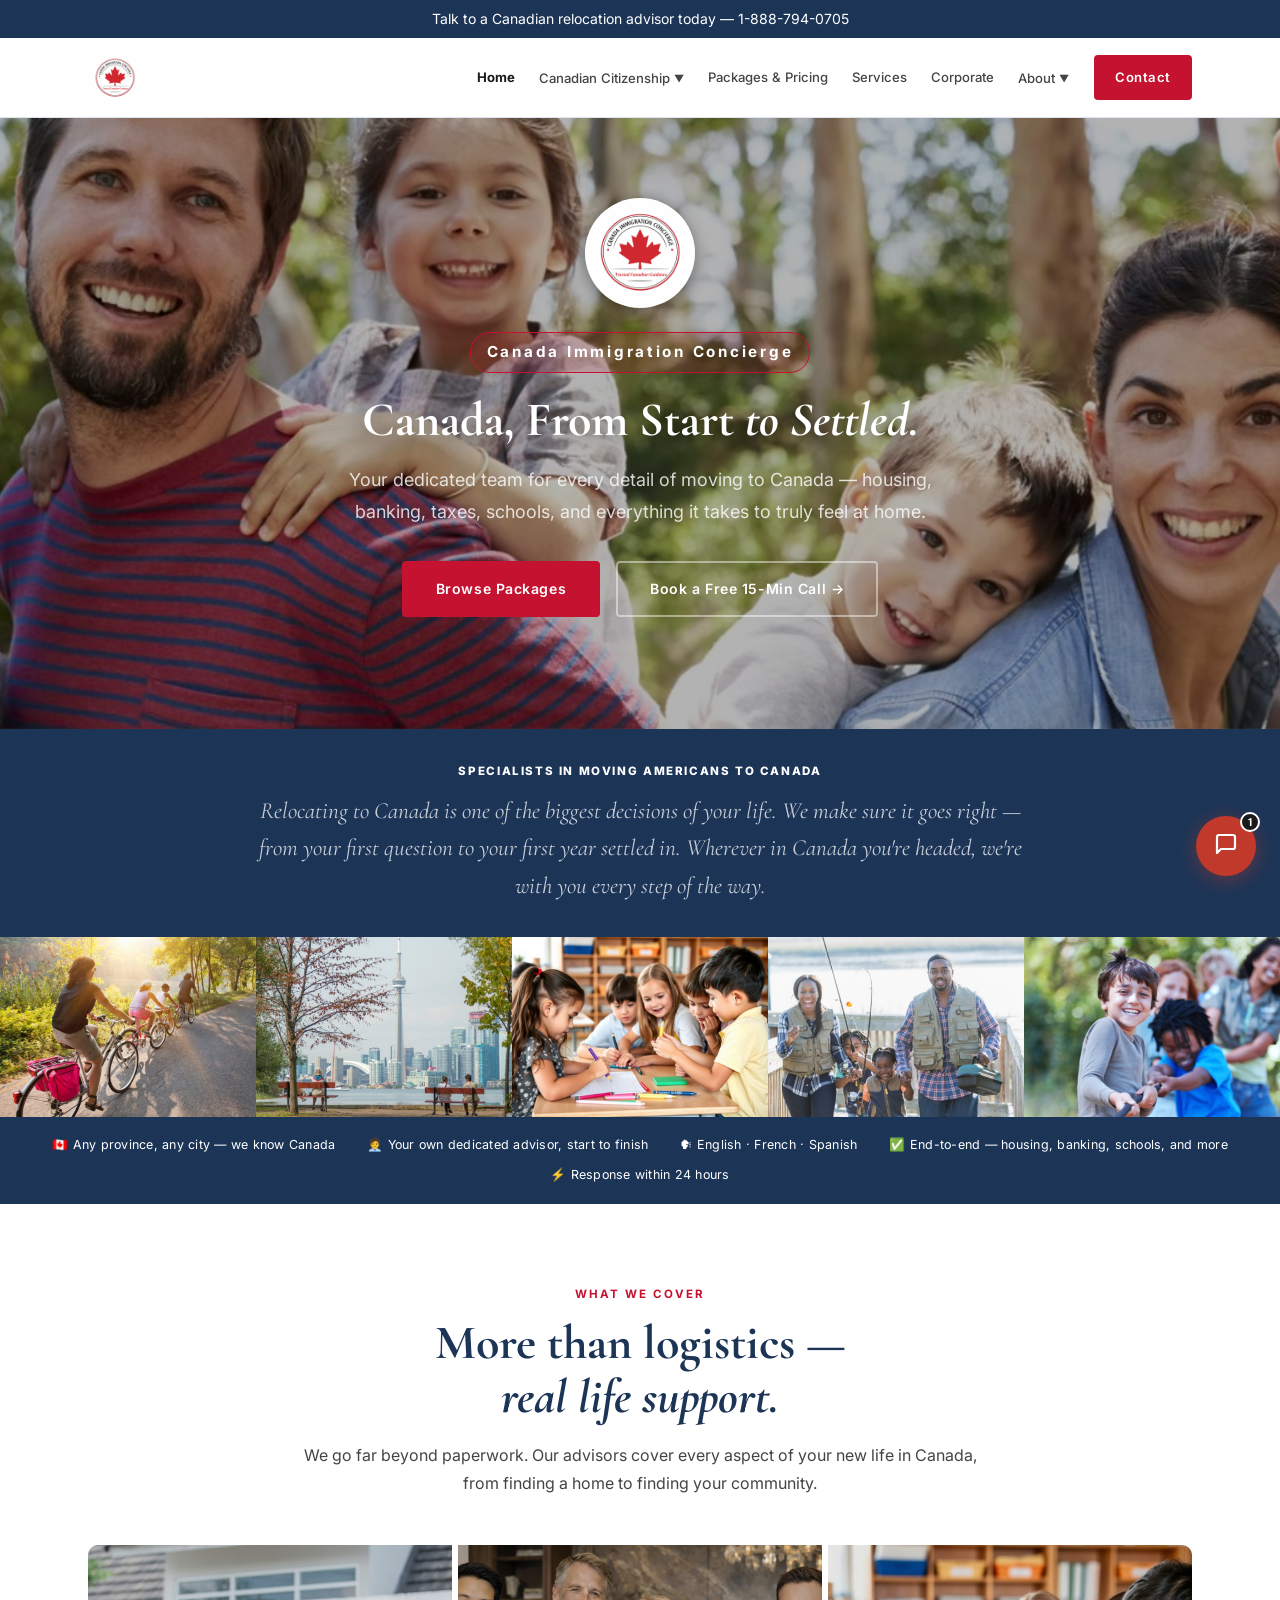
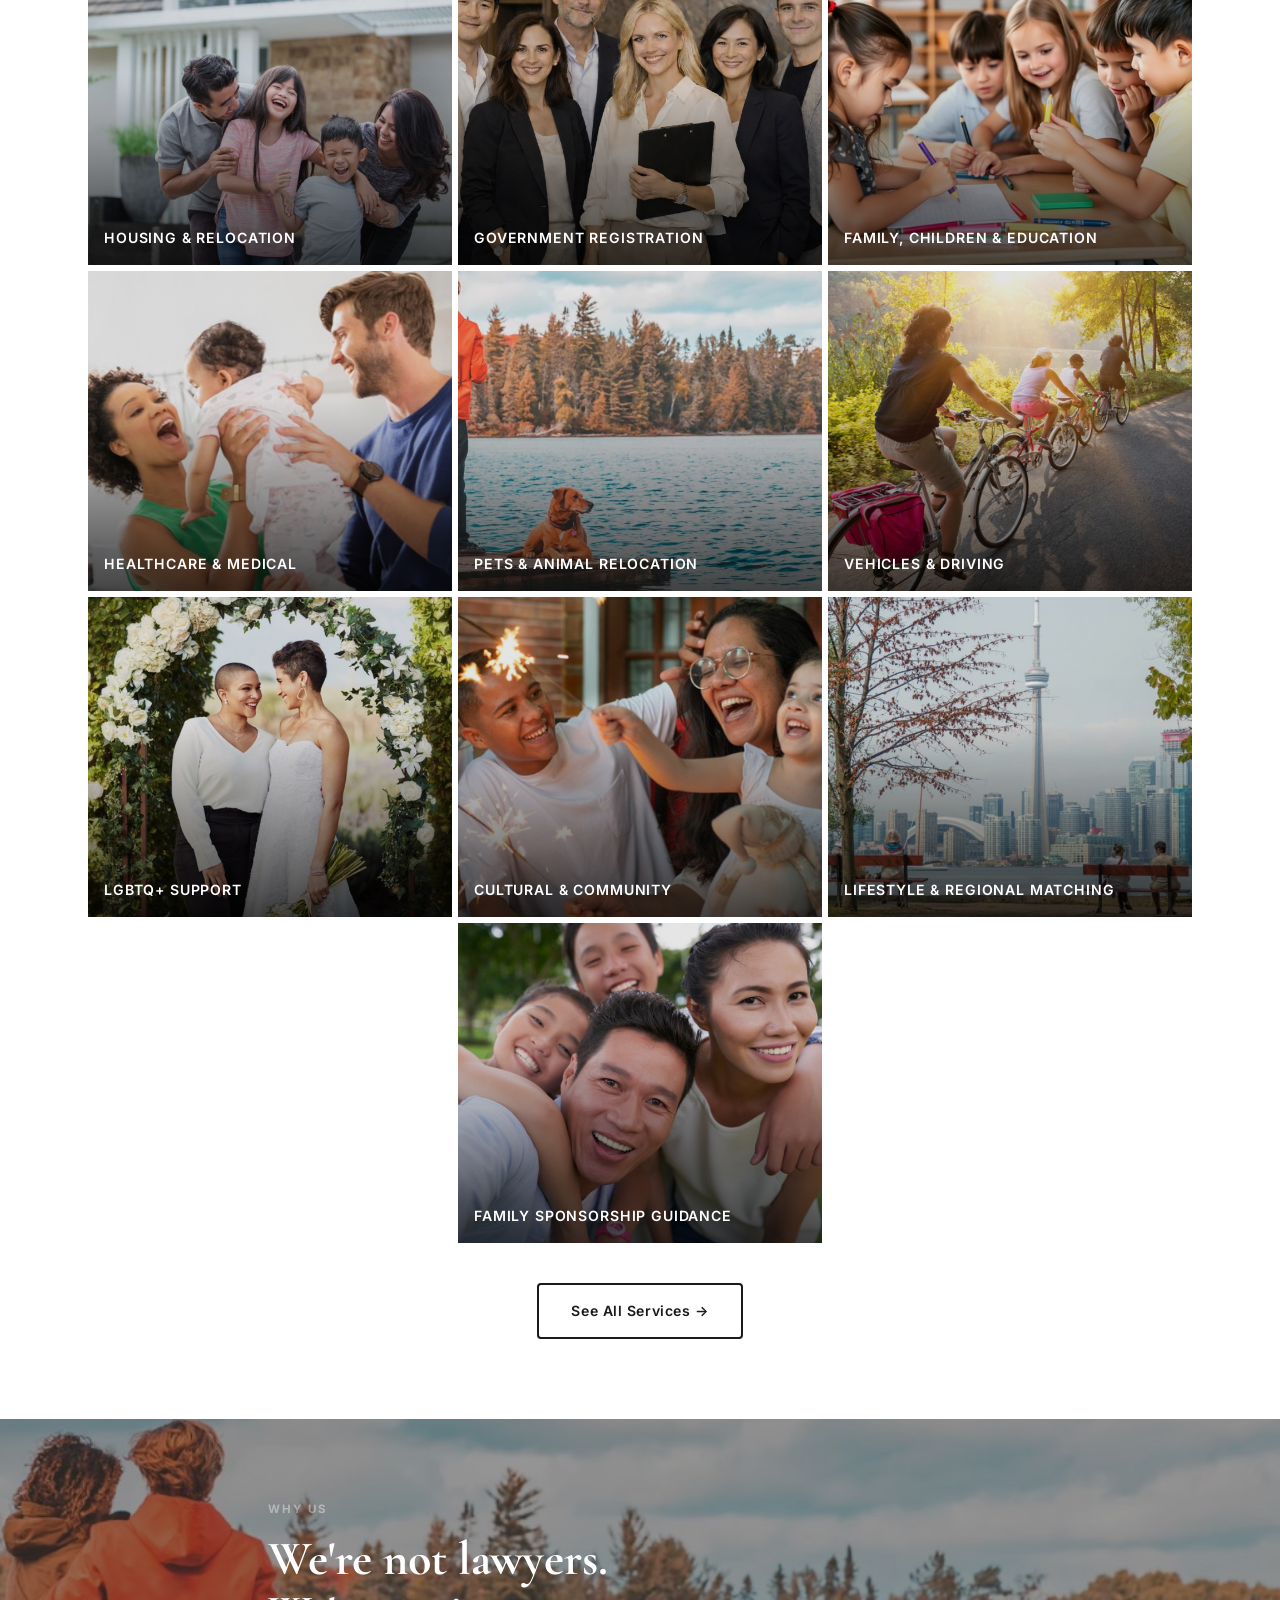
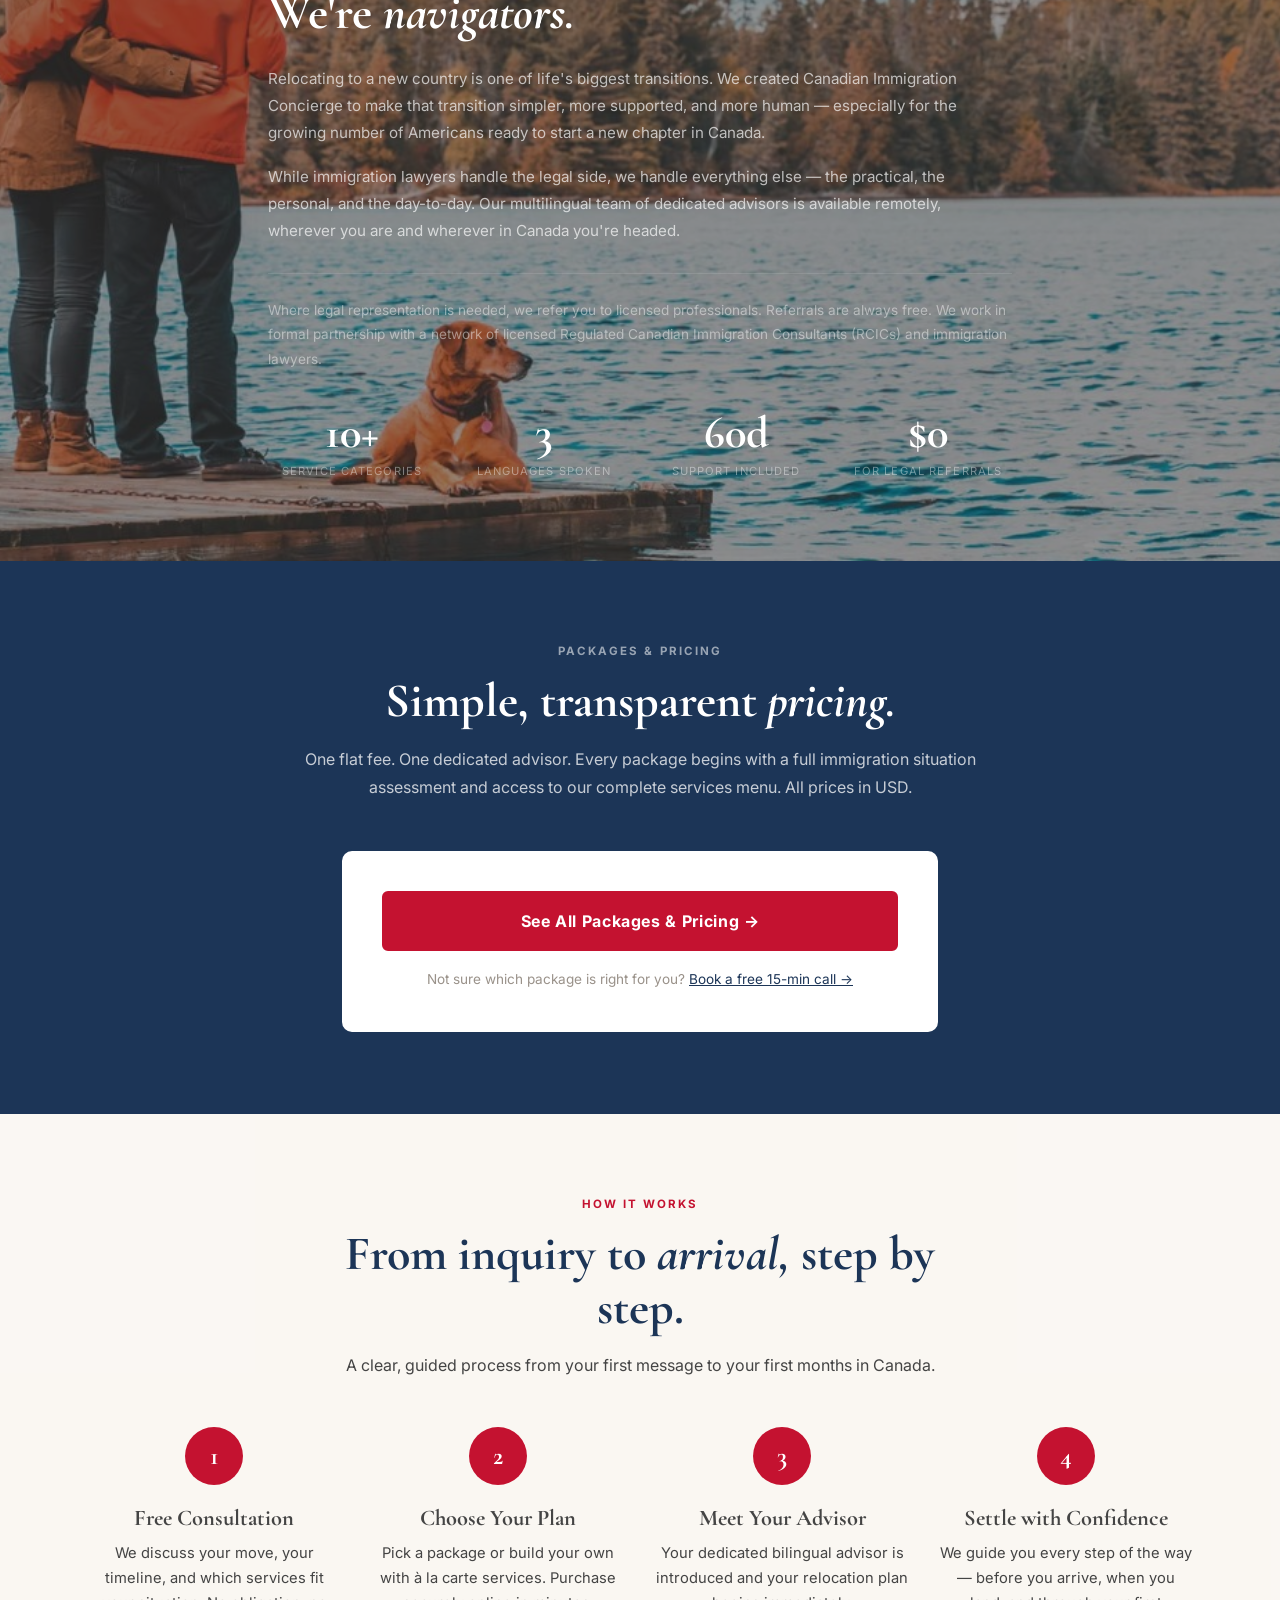
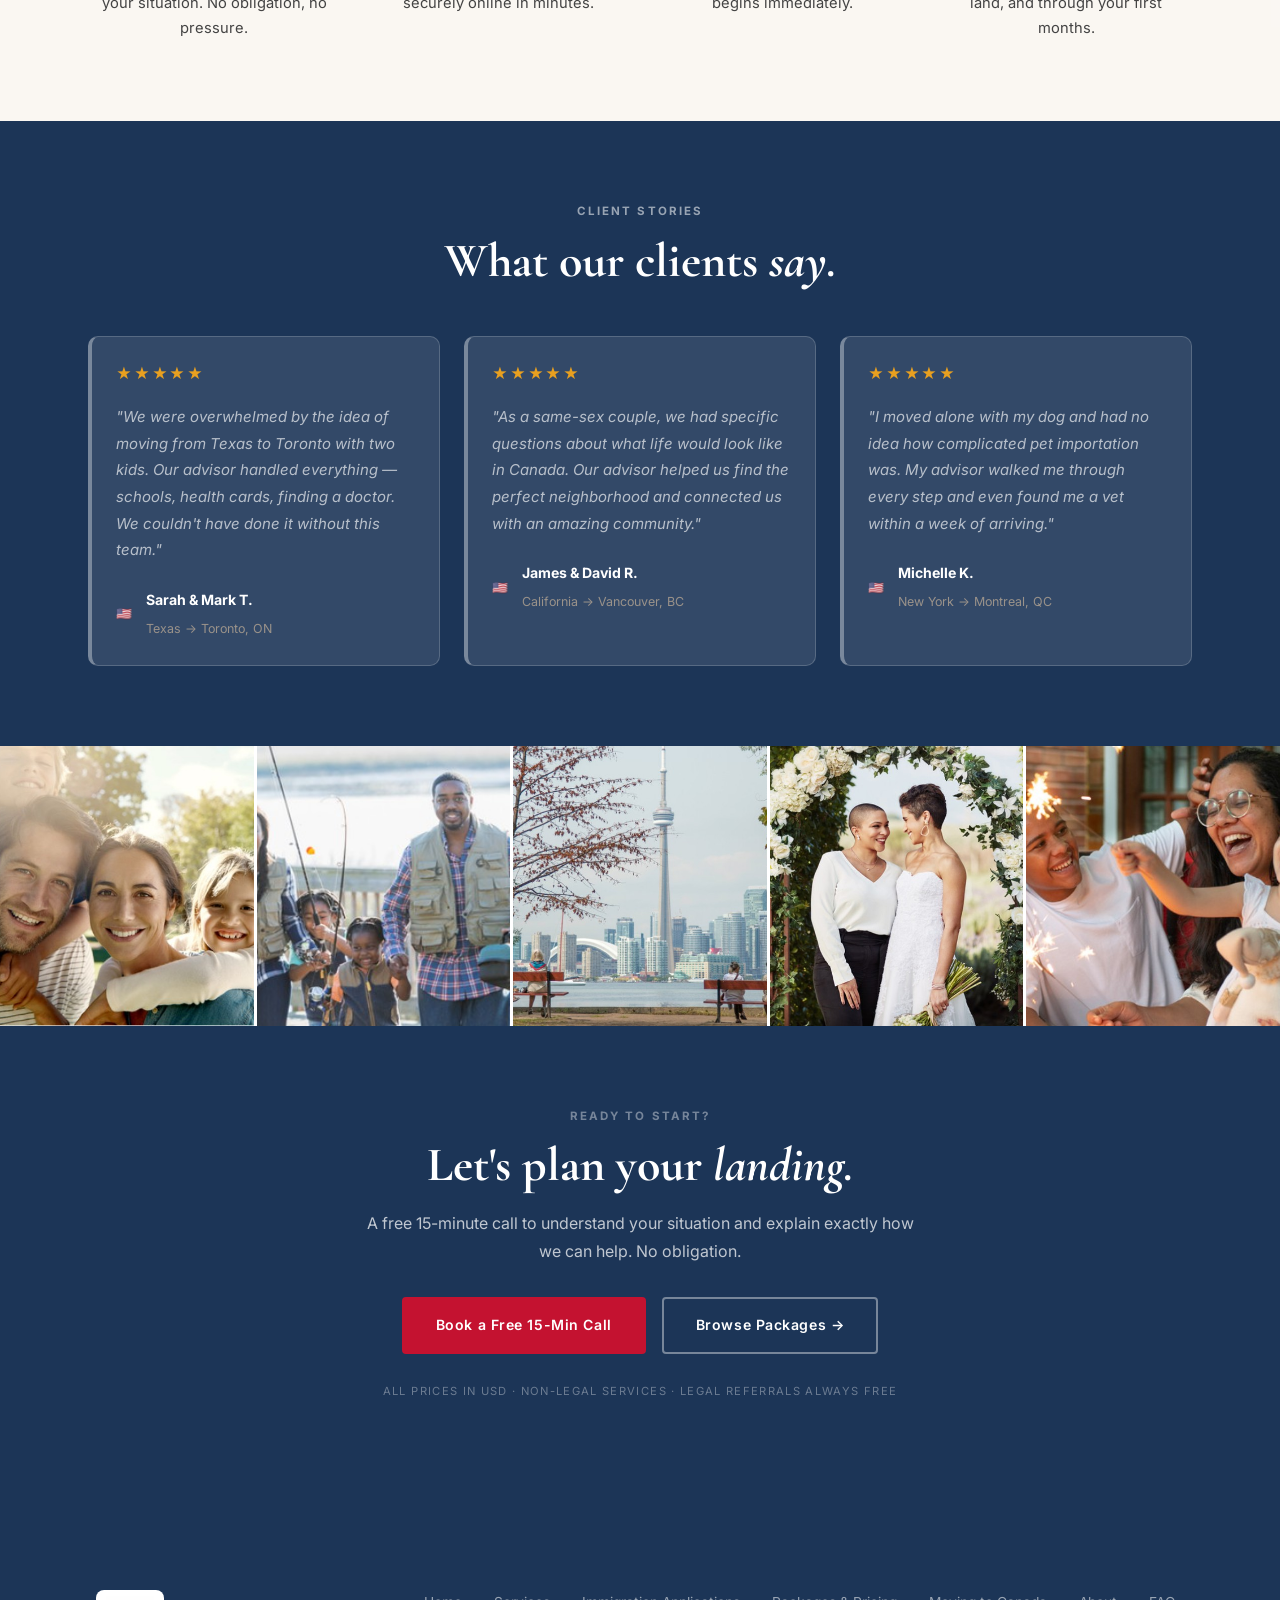
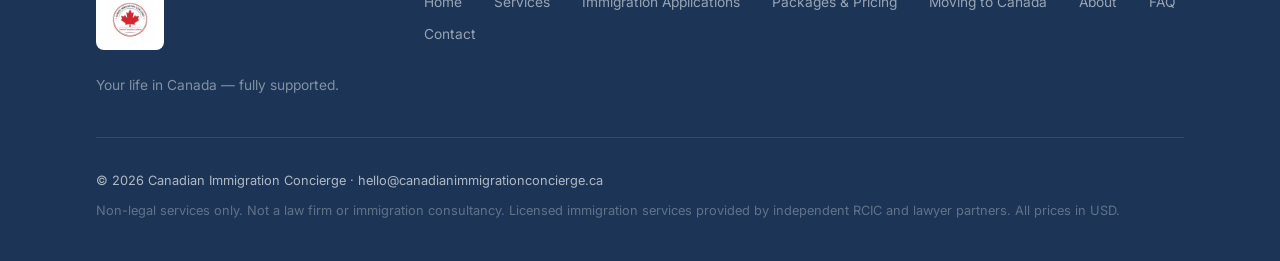
==== commit 0f28631d: "Remove RCIC item and update end-to-end feature list on homepage Co-Authored-By: Claude Sonnet 4.6 <n" ====
--- a/index.html
+++ b/index.html
@@ -96,8 +96,7 @@
     <span style="font-size:0.78rem;color:#ffffff;letter-spacing:0.02em;white-space:nowrap;">🇨🇦 Any province, any city — we know Canada</span>
     <span style="font-size:0.78rem;color:#ffffff;letter-spacing:0.02em;white-space:nowrap;">🧑‍💼 Your own dedicated advisor, start to finish</span>
     <span style="font-size:0.78rem;color:#ffffff;letter-spacing:0.02em;white-space:nowrap;">🗣 English · French · Spanish</span>
-    <span style="font-size:0.78rem;color:#ffffff;letter-spacing:0.02em;white-space:nowrap;">⚖️ RCIC-partnered immigration support</span>
-    <span style="font-size:0.78rem;color:#ffffff;letter-spacing:0.02em;white-space:nowrap;">✅ End-to-end — immigration, housing, banking, schools, and more</span>
+    <span style="font-size:0.78rem;color:#ffffff;letter-spacing:0.02em;white-space:nowrap;">✅ End-to-end — housing, banking, schools, and more</span>
     <span style="font-size:0.78rem;color:#ffffff;letter-spacing:0.02em;white-space:nowrap;">⚡ Response within 24 hours</span>
   </div>
 </div>
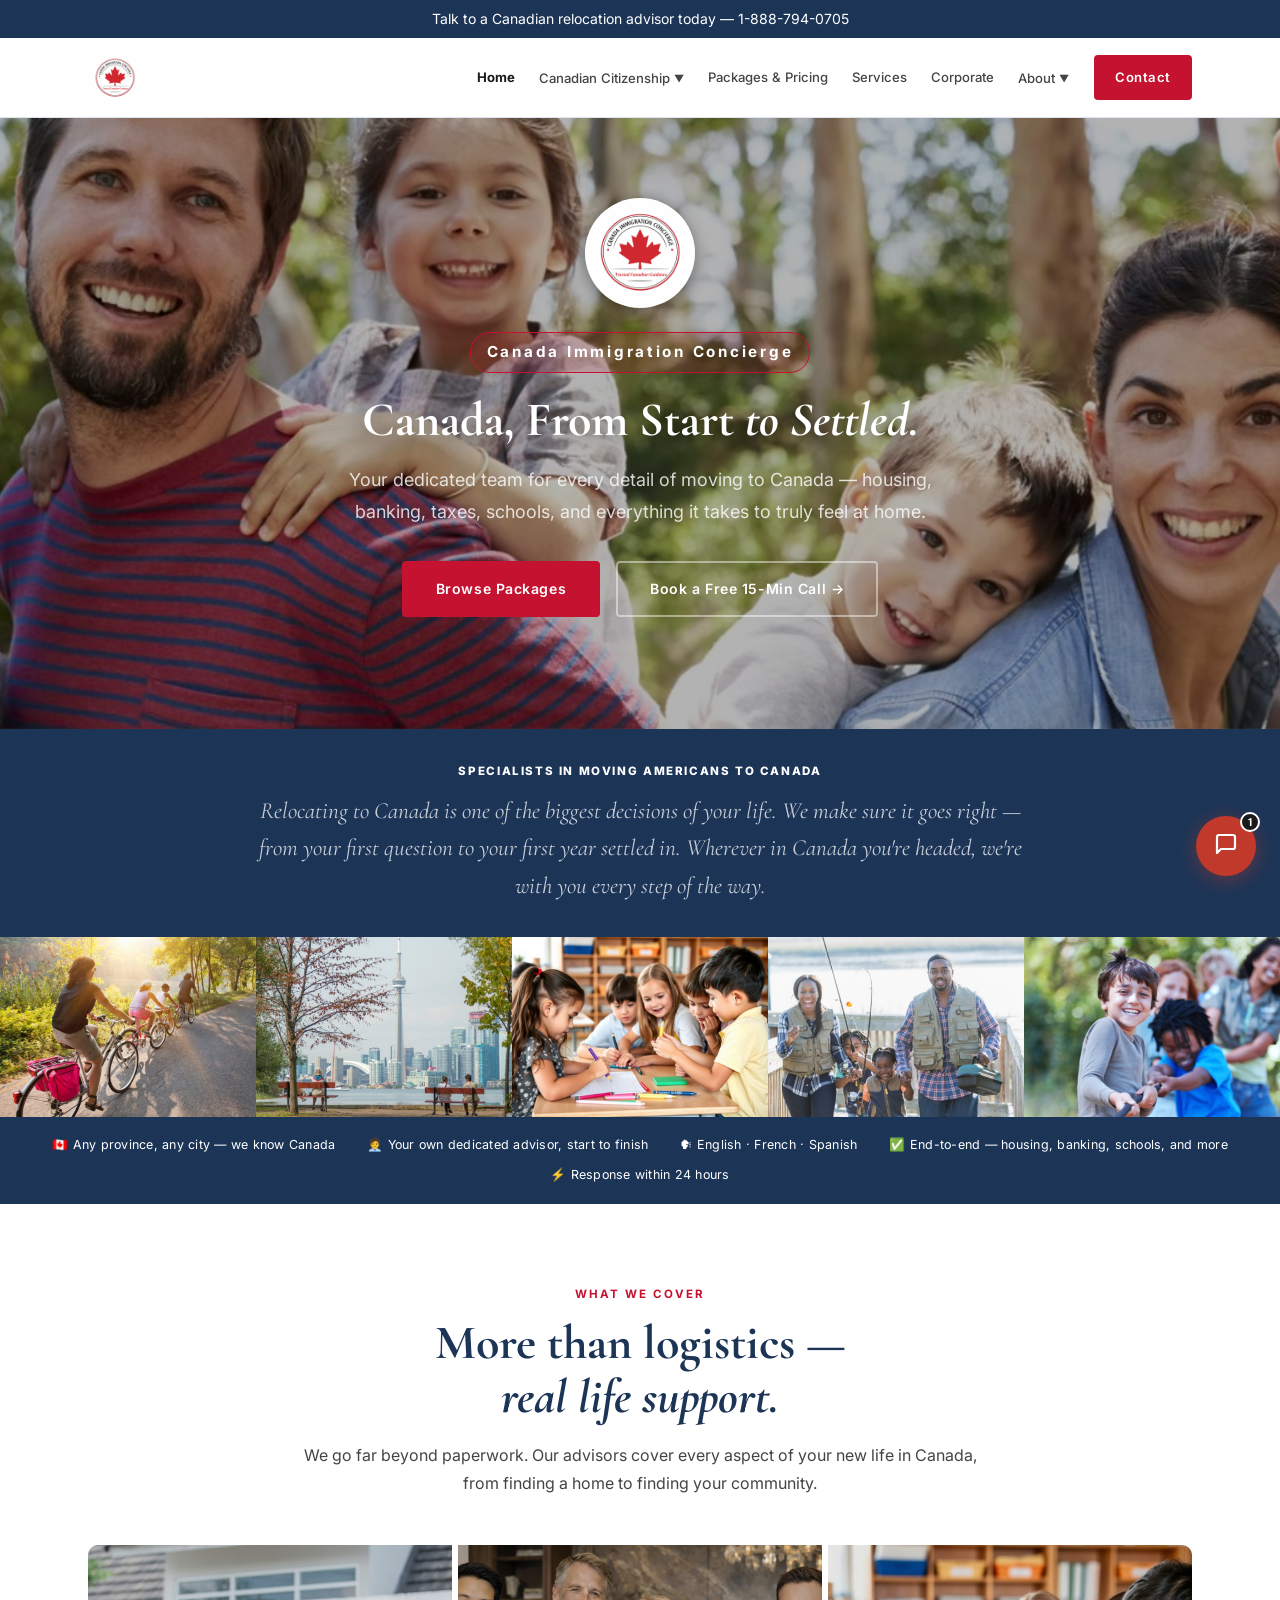
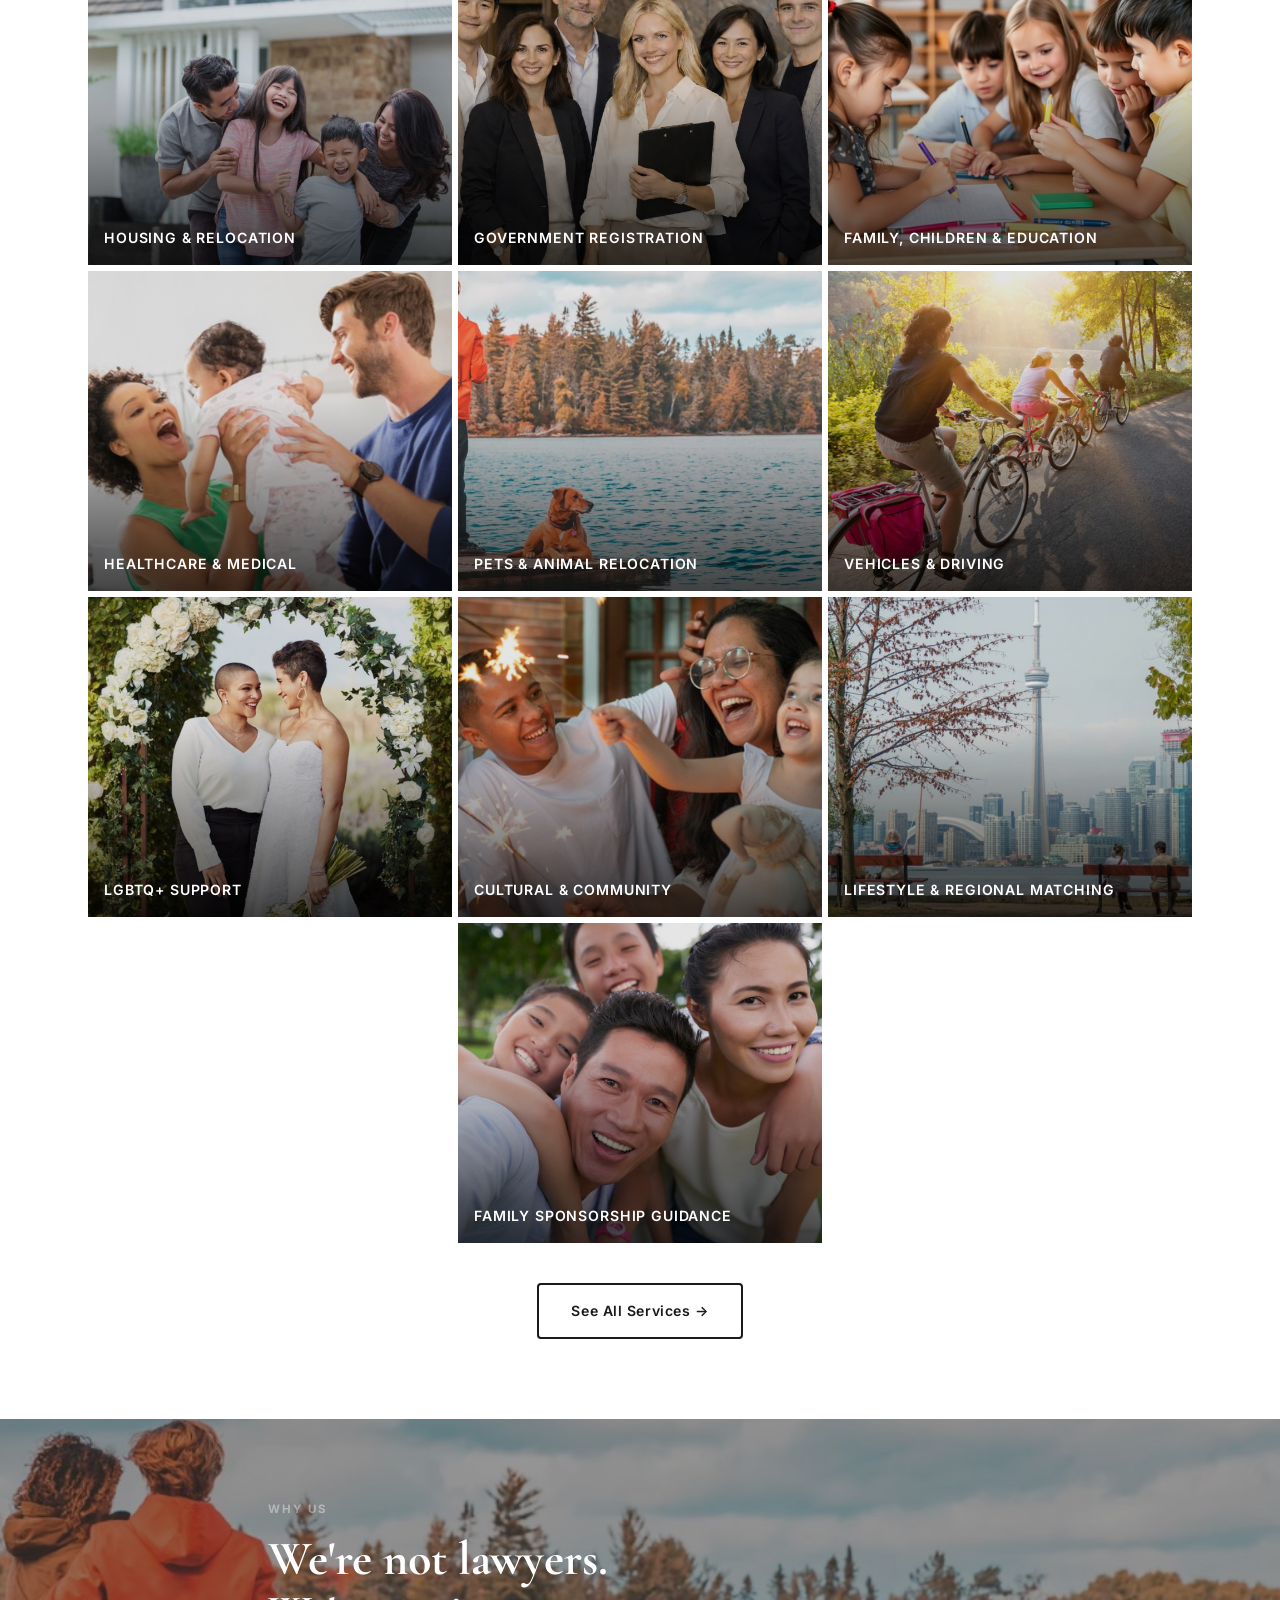
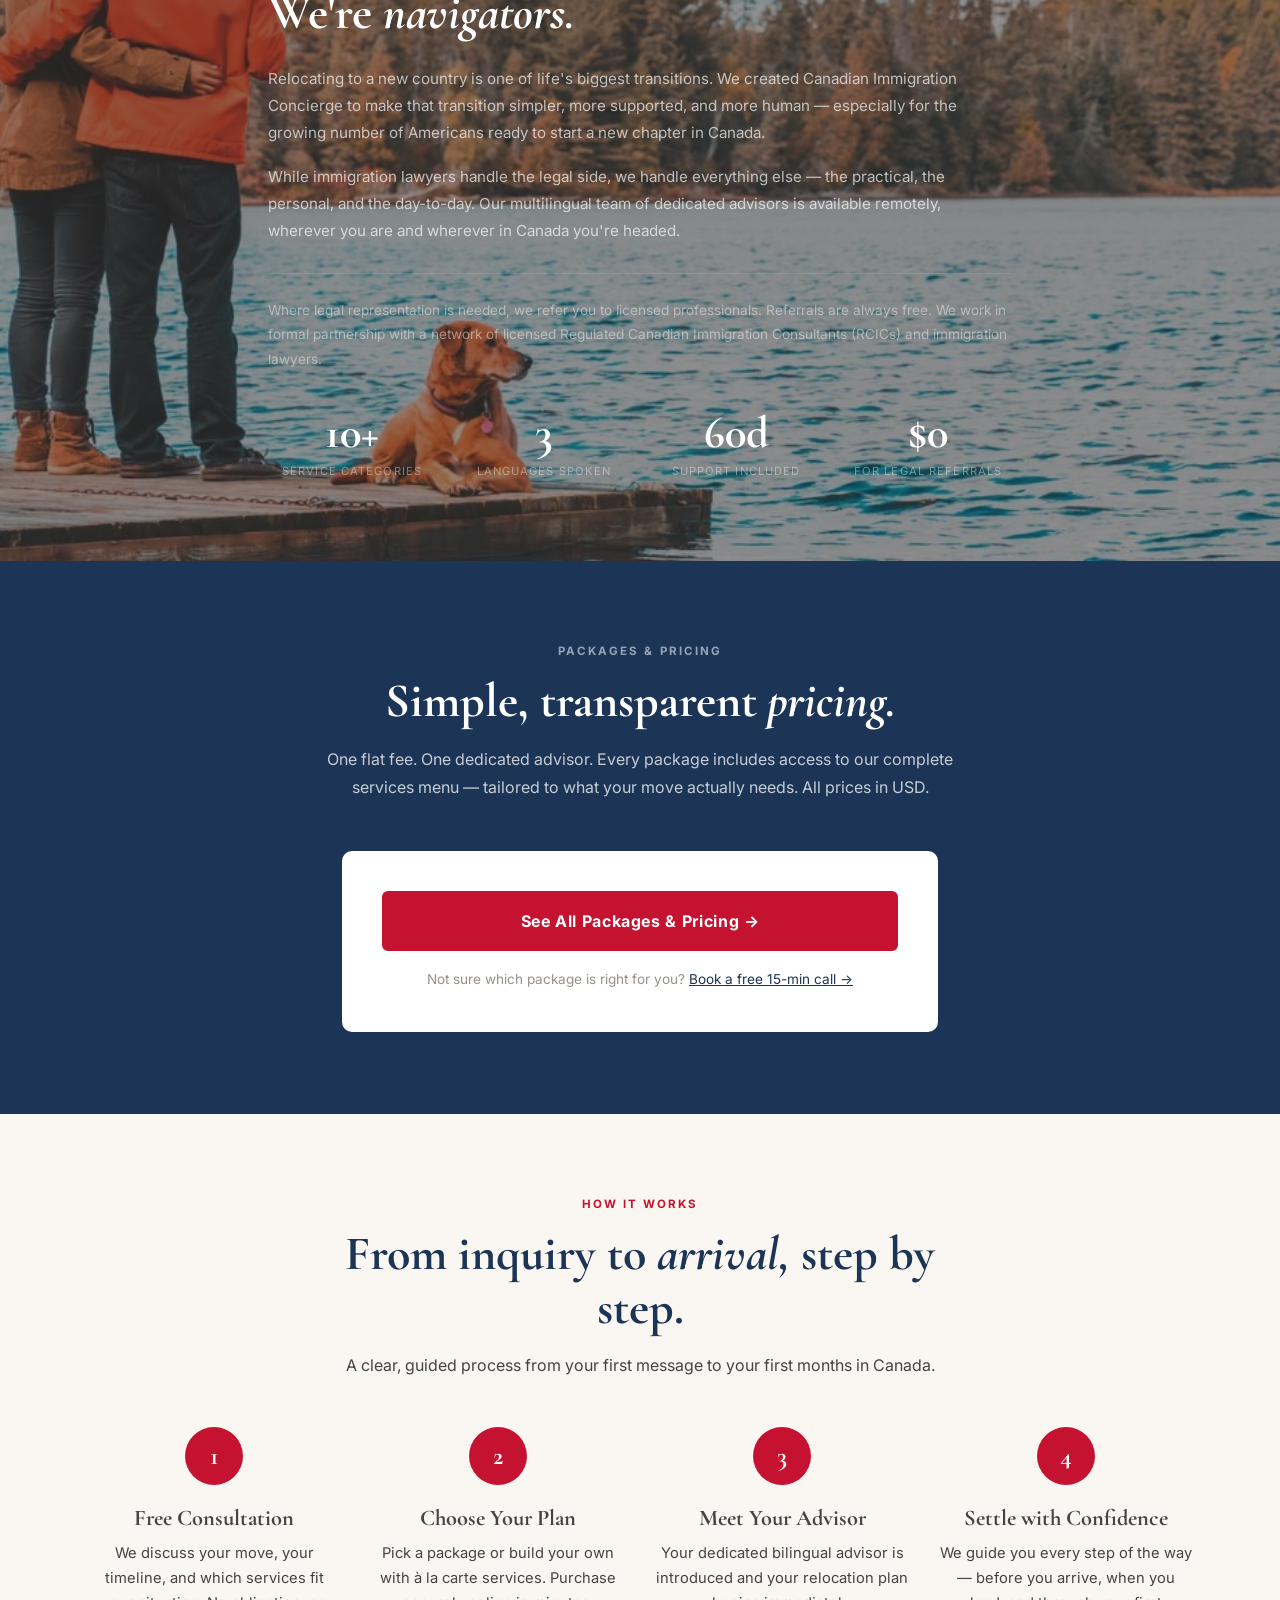
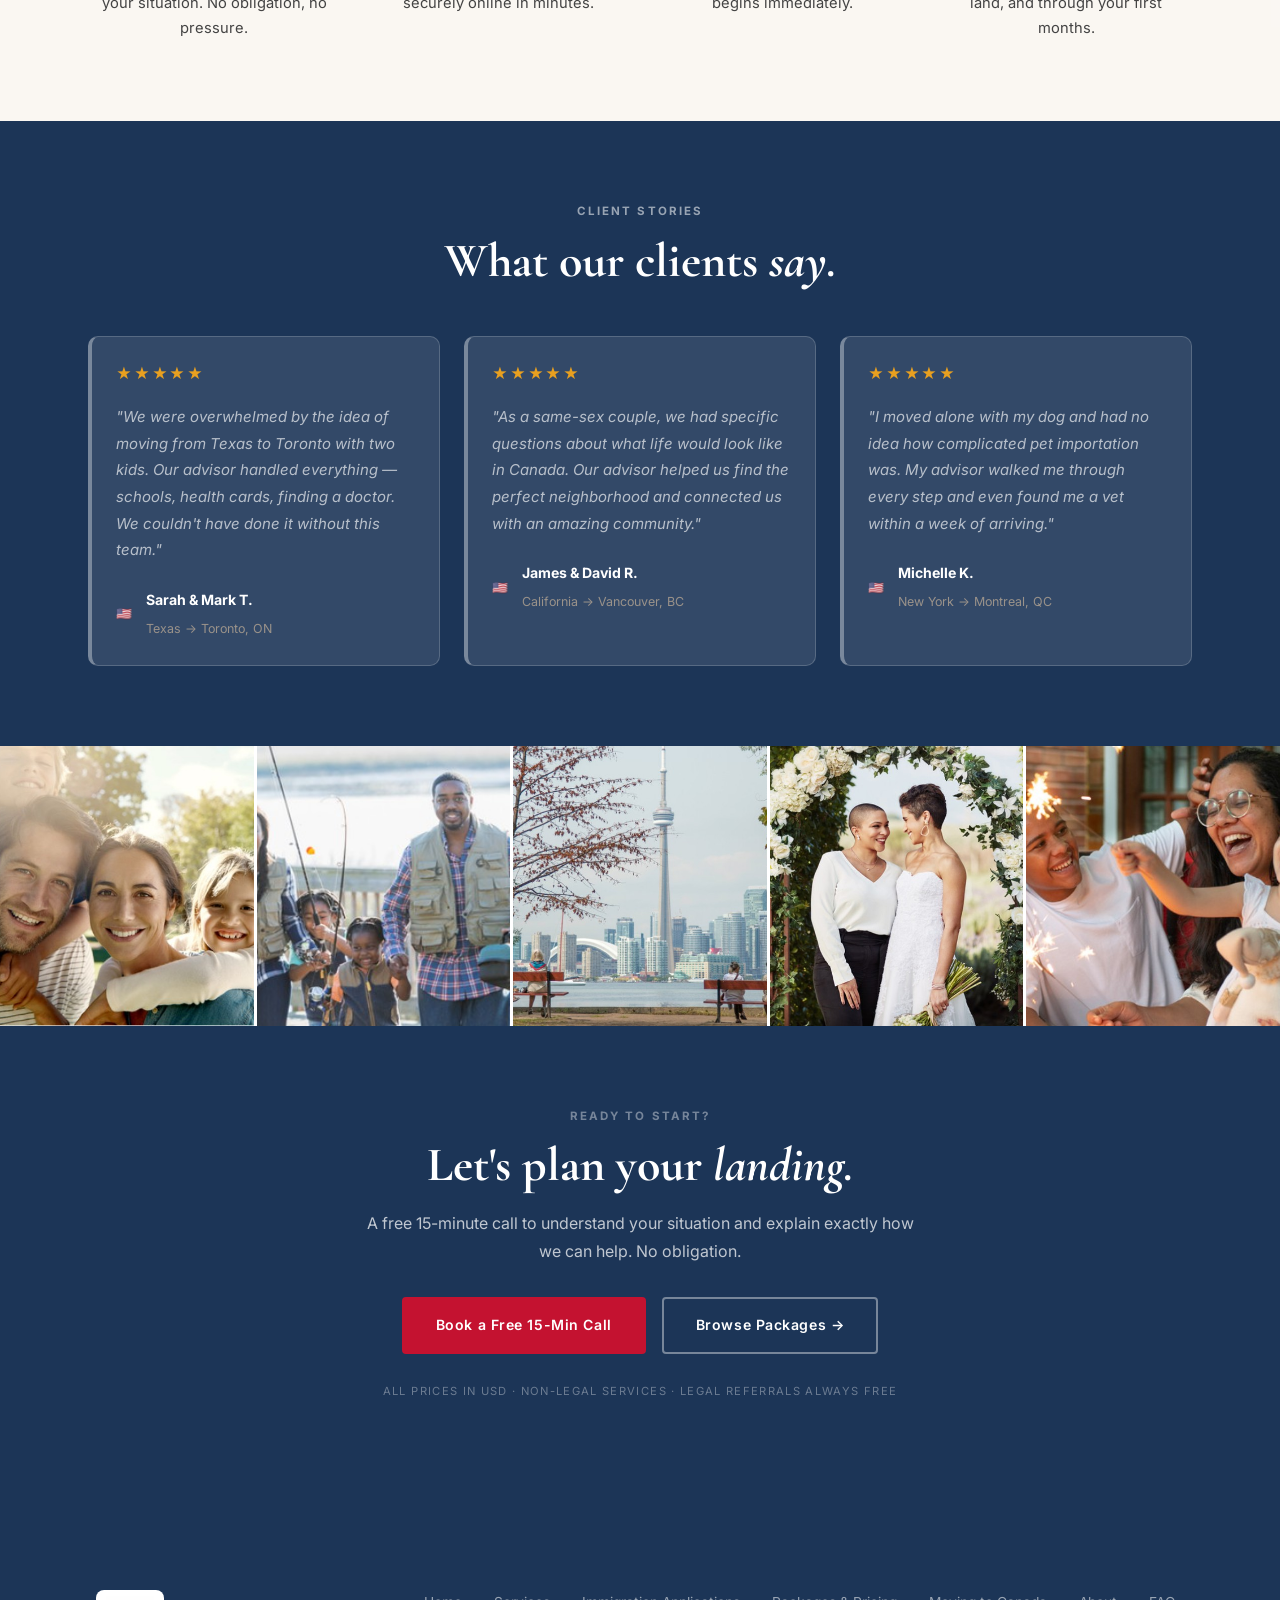
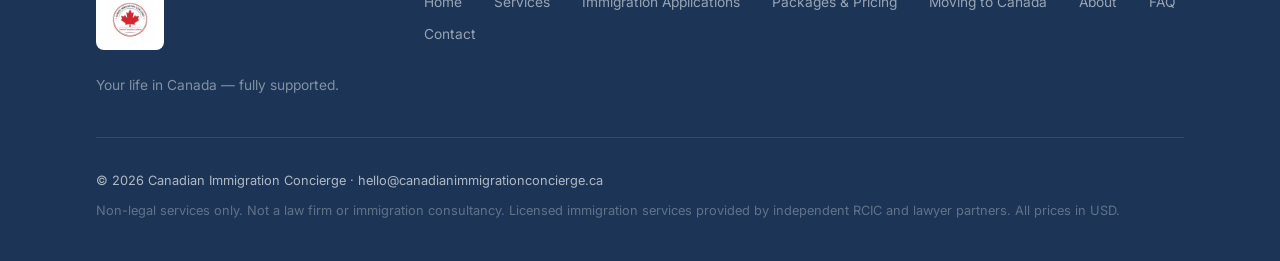
==== commit 2d6e4a4f: "Remove immigration assessment language from homepage packages intro Co-Authored-By: Claude Sonnet 4." ====
--- a/index.html
+++ b/index.html
@@ -171,7 +171,7 @@
     <div class="section-header fade-in">
       <div class="eyebrow">Packages &amp; Pricing</div>
       <h2>Simple, transparent <em>pricing.</em></h2>
-      <p class="intro">One flat fee. One dedicated advisor. Every package begins with a full immigration situation assessment and access to our complete services menu. All prices in USD.</p>
+      <p class="intro">One flat fee. One dedicated advisor. Every package includes access to our complete services menu — tailored to what your move actually needs. All prices in USD.</p>
     </div>
     <div class="fade-in" style="display:flex;justify-content:center;margin-top:2rem;">
       <div style="background:#ffffff;border:2px solid var(--navy);border-radius:12px;padding:2.5rem;max-width:600px;width:100%;text-align:center;">
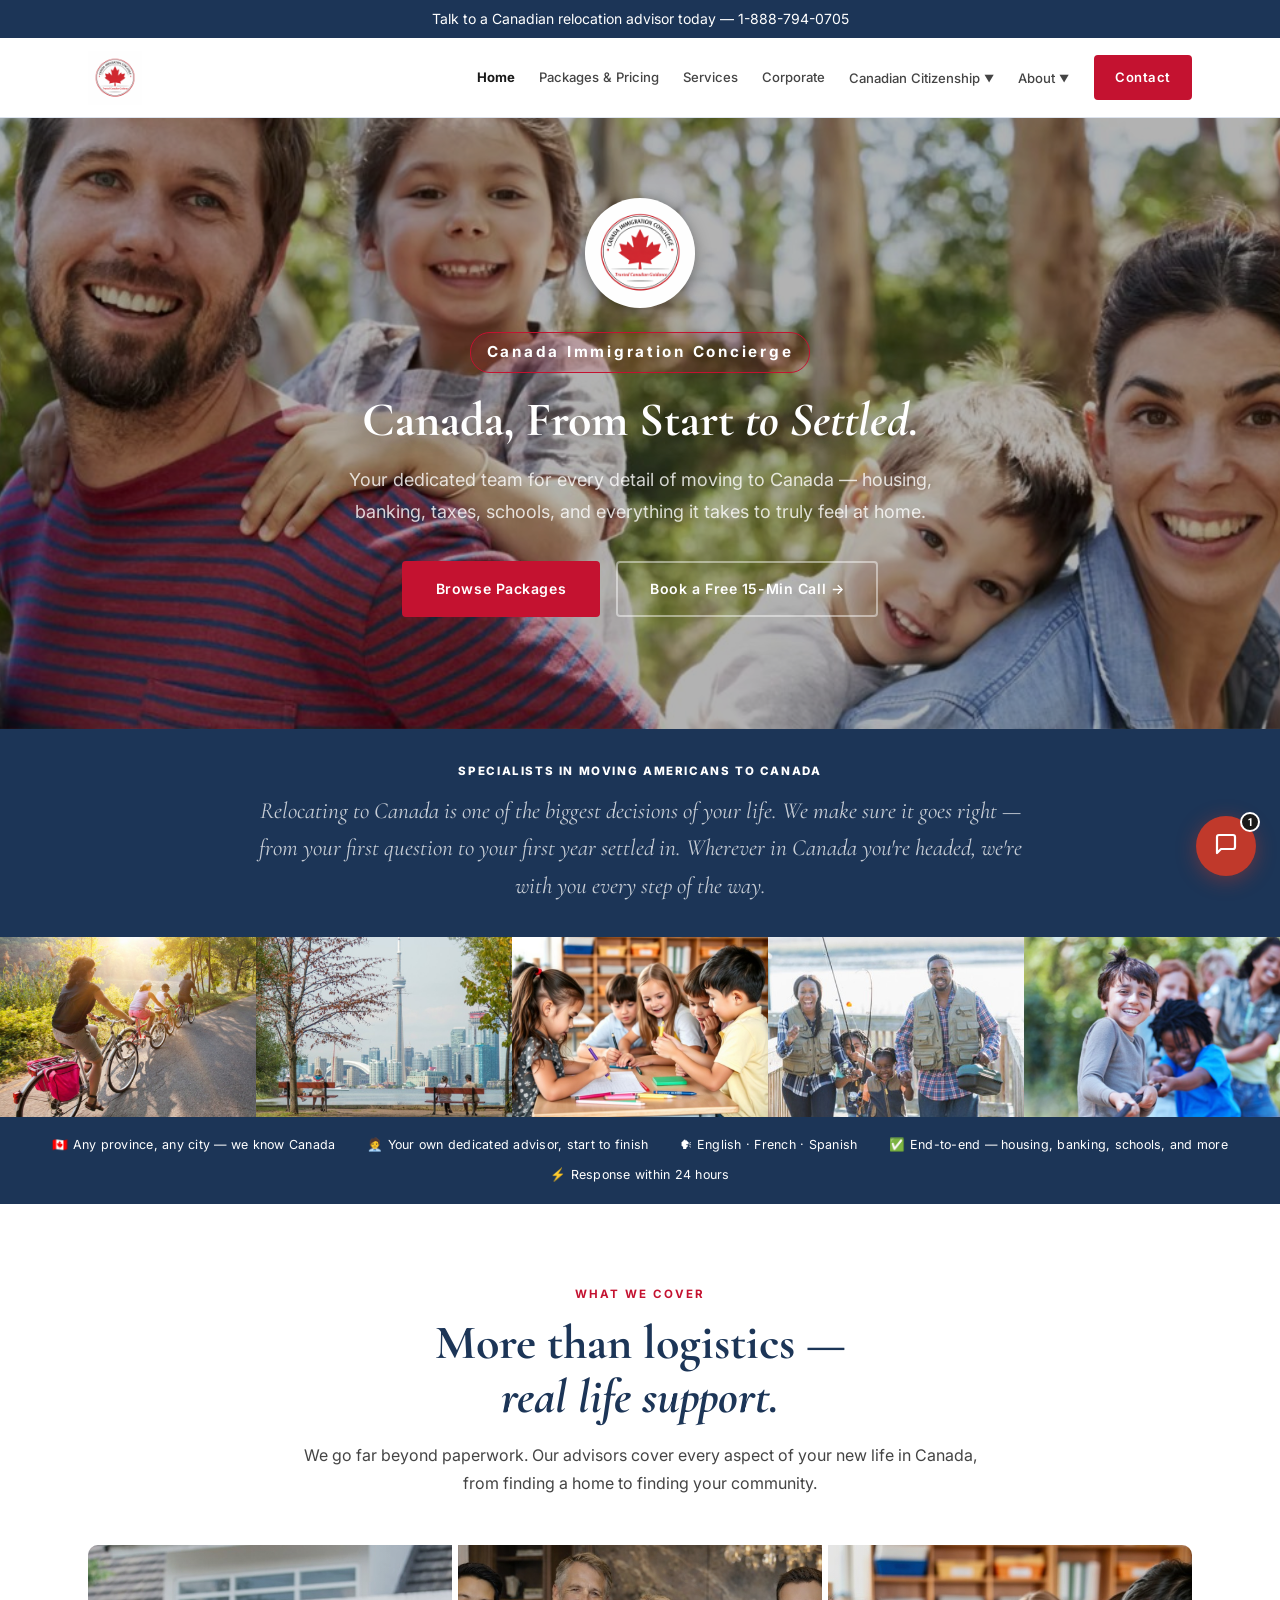
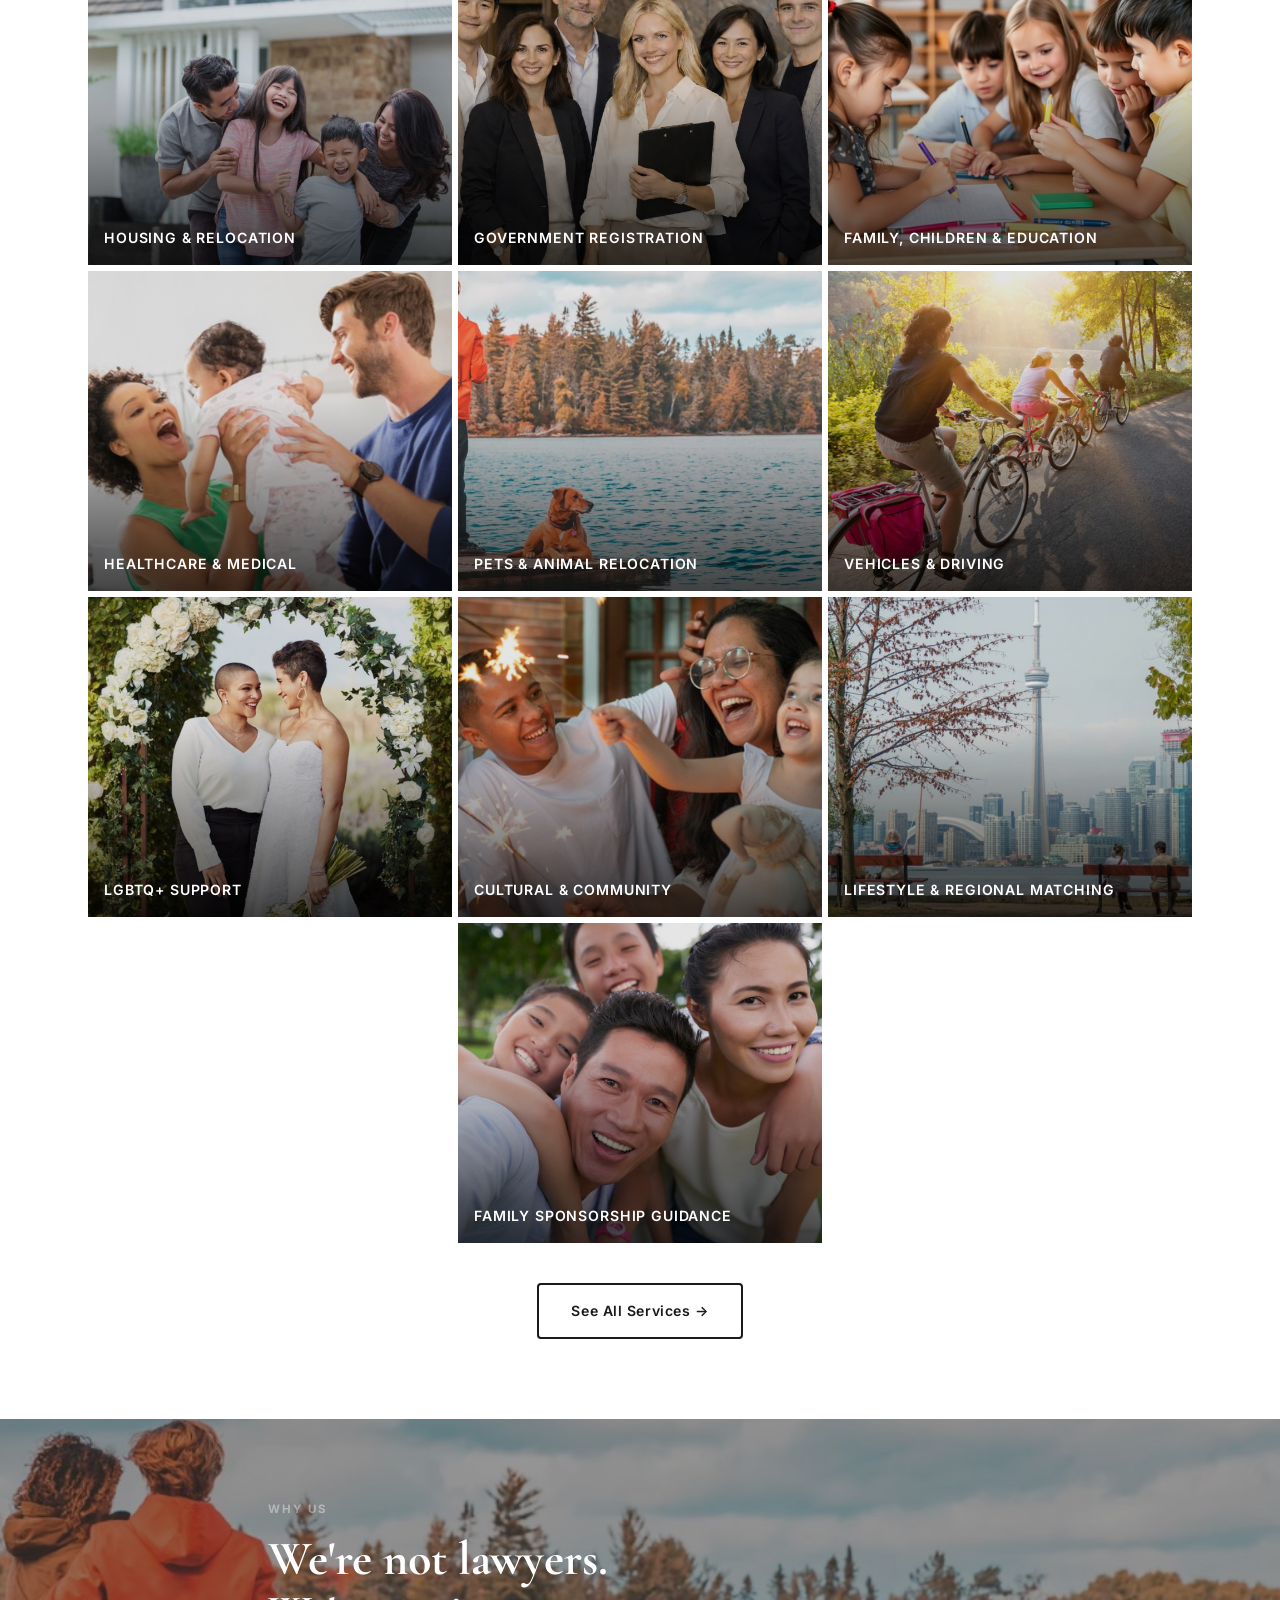
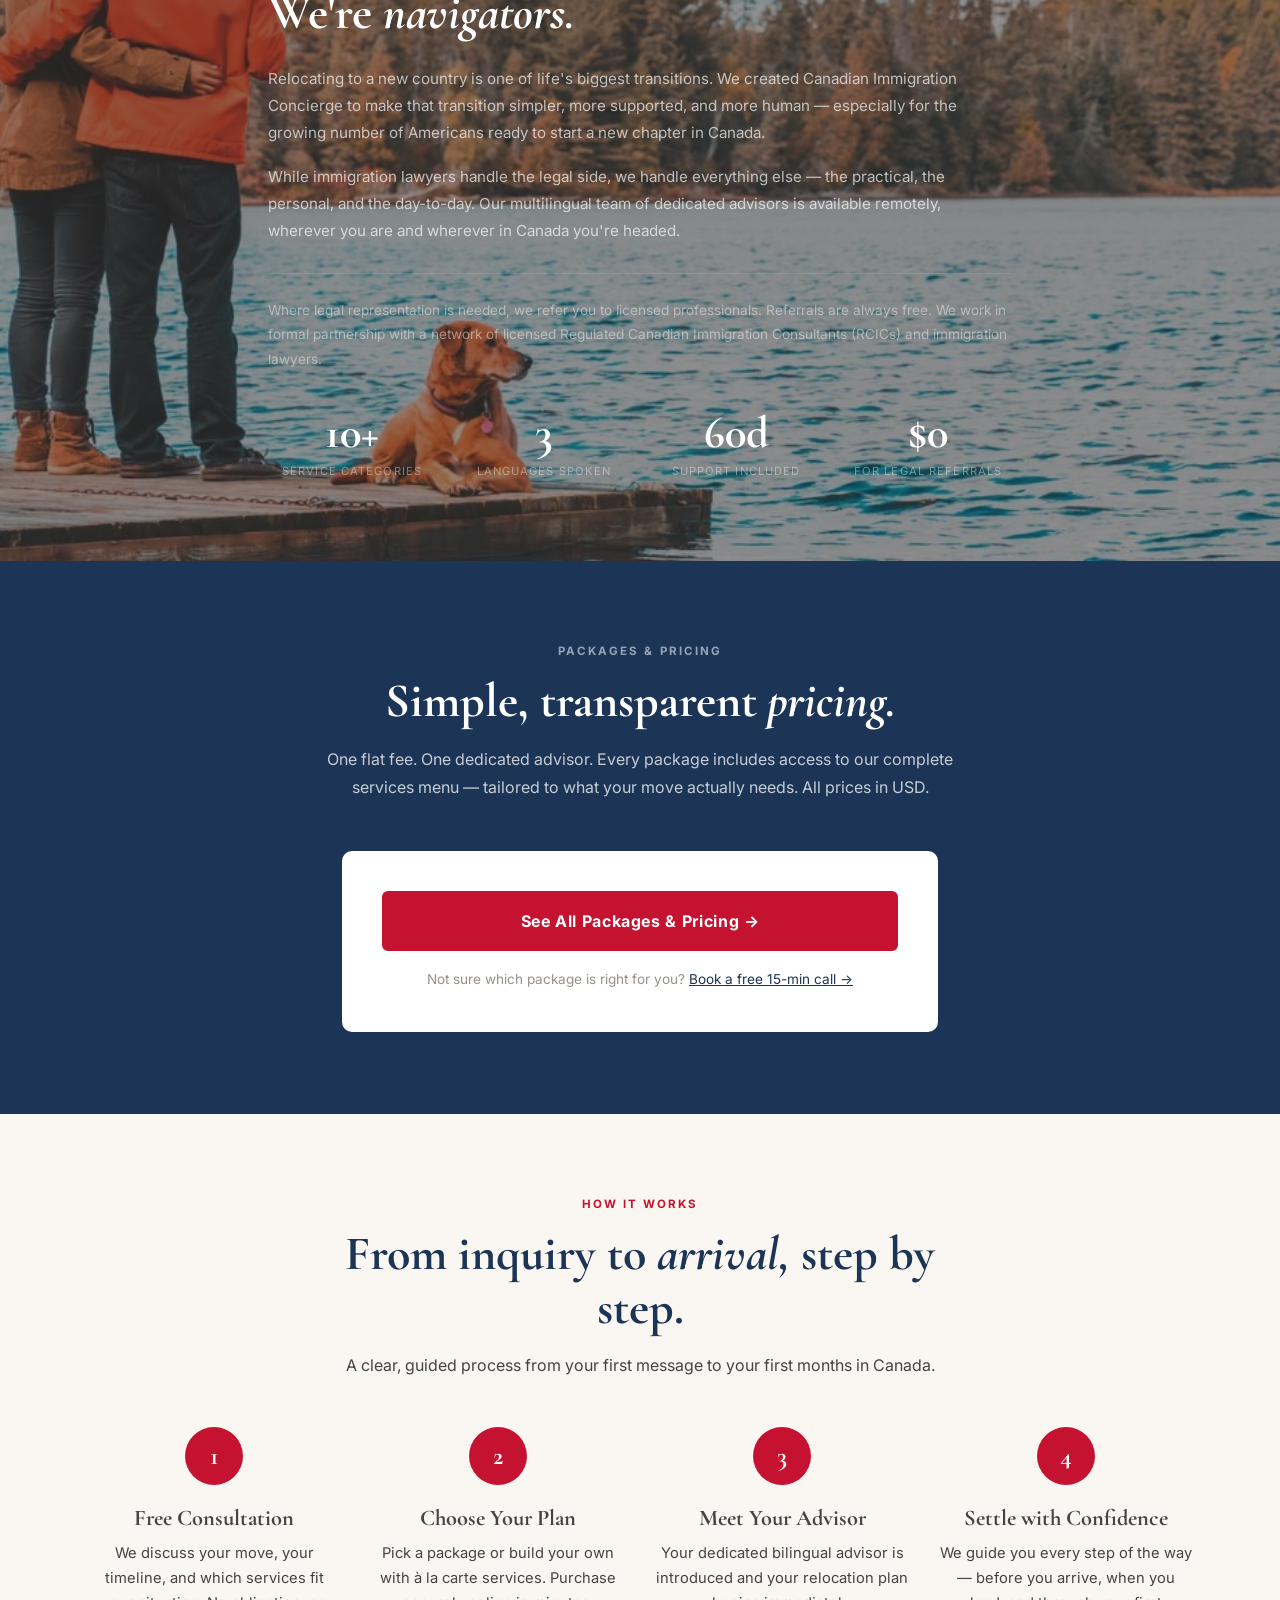
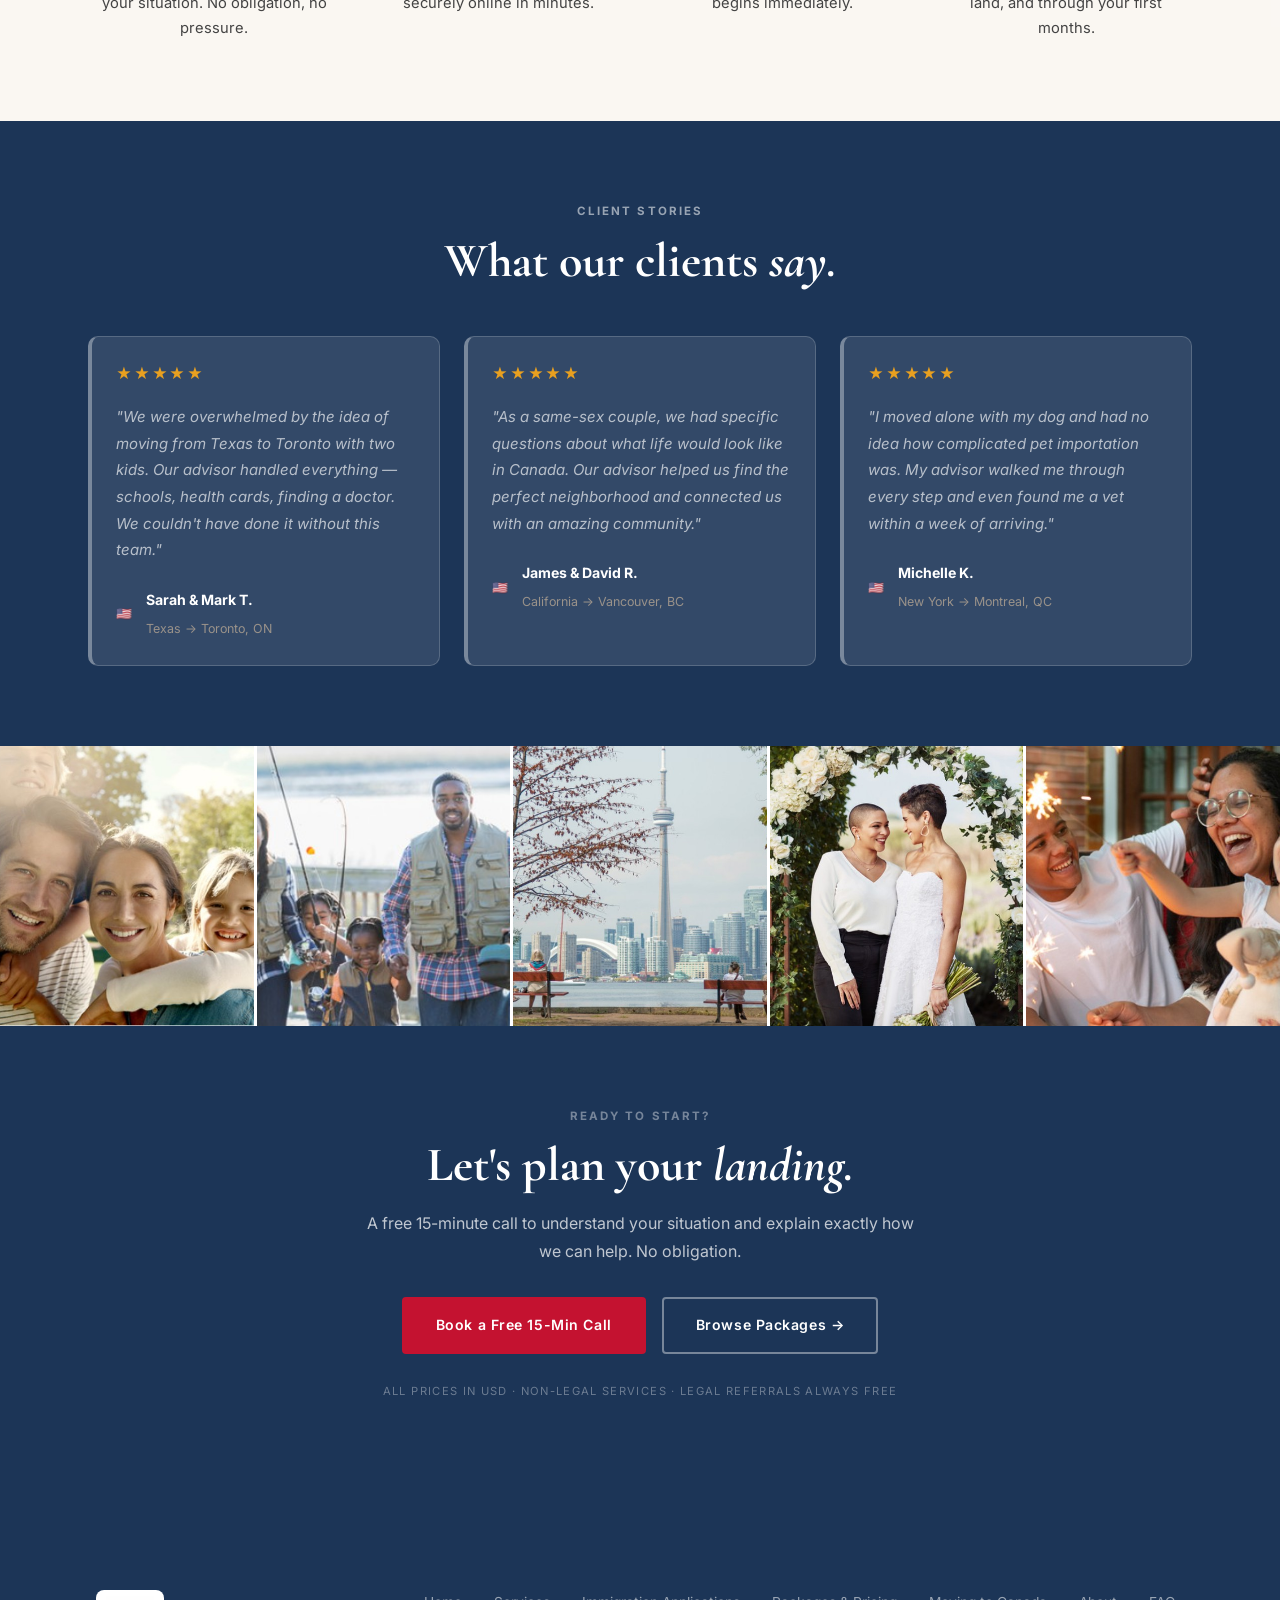
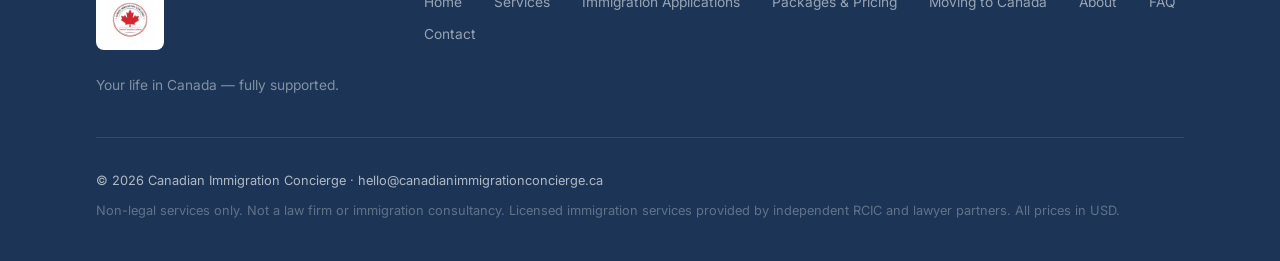
==== commit dbf9394e: "Move Canadian Citizenship nav item to after Corporate across all pages Co-Authored-By: Claude Sonnet" ====
--- a/index.html
+++ b/index.html
@@ -39,15 +39,15 @@
     </button>
     <div class="nav-menu" id="navMenu">
       <a href="index.html" class="nav-link">Home</a>
+      <a href="packages.html" class="nav-link">Packages &amp; Pricing</a>
+      <a href="services.html" class="nav-link">Services</a>
+      <a href="corporate.html" class="nav-link">Corporate</a>
       <div class="nav-dropdown">
         <button class="nav-link nav-dropdown-toggle" aria-expanded="false">Canadian Citizenship <span class="nav-chevron">&#9660;</span></button>
         <div class="nav-dropdown-menu">
           <a href="immigration.html" class="nav-dropdown-item">Immigration Pathways</a>
         </div>
       </div>
-      <a href="packages.html" class="nav-link">Packages &amp; Pricing</a>
-      <a href="services.html" class="nav-link">Services</a>
-      <a href="corporate.html" class="nav-link">Corporate</a>
       <div class="nav-dropdown">
         <button class="nav-link nav-dropdown-toggle" aria-expanded="false">About <span class="nav-chevron">&#9660;</span></button>
         <div class="nav-dropdown-menu">
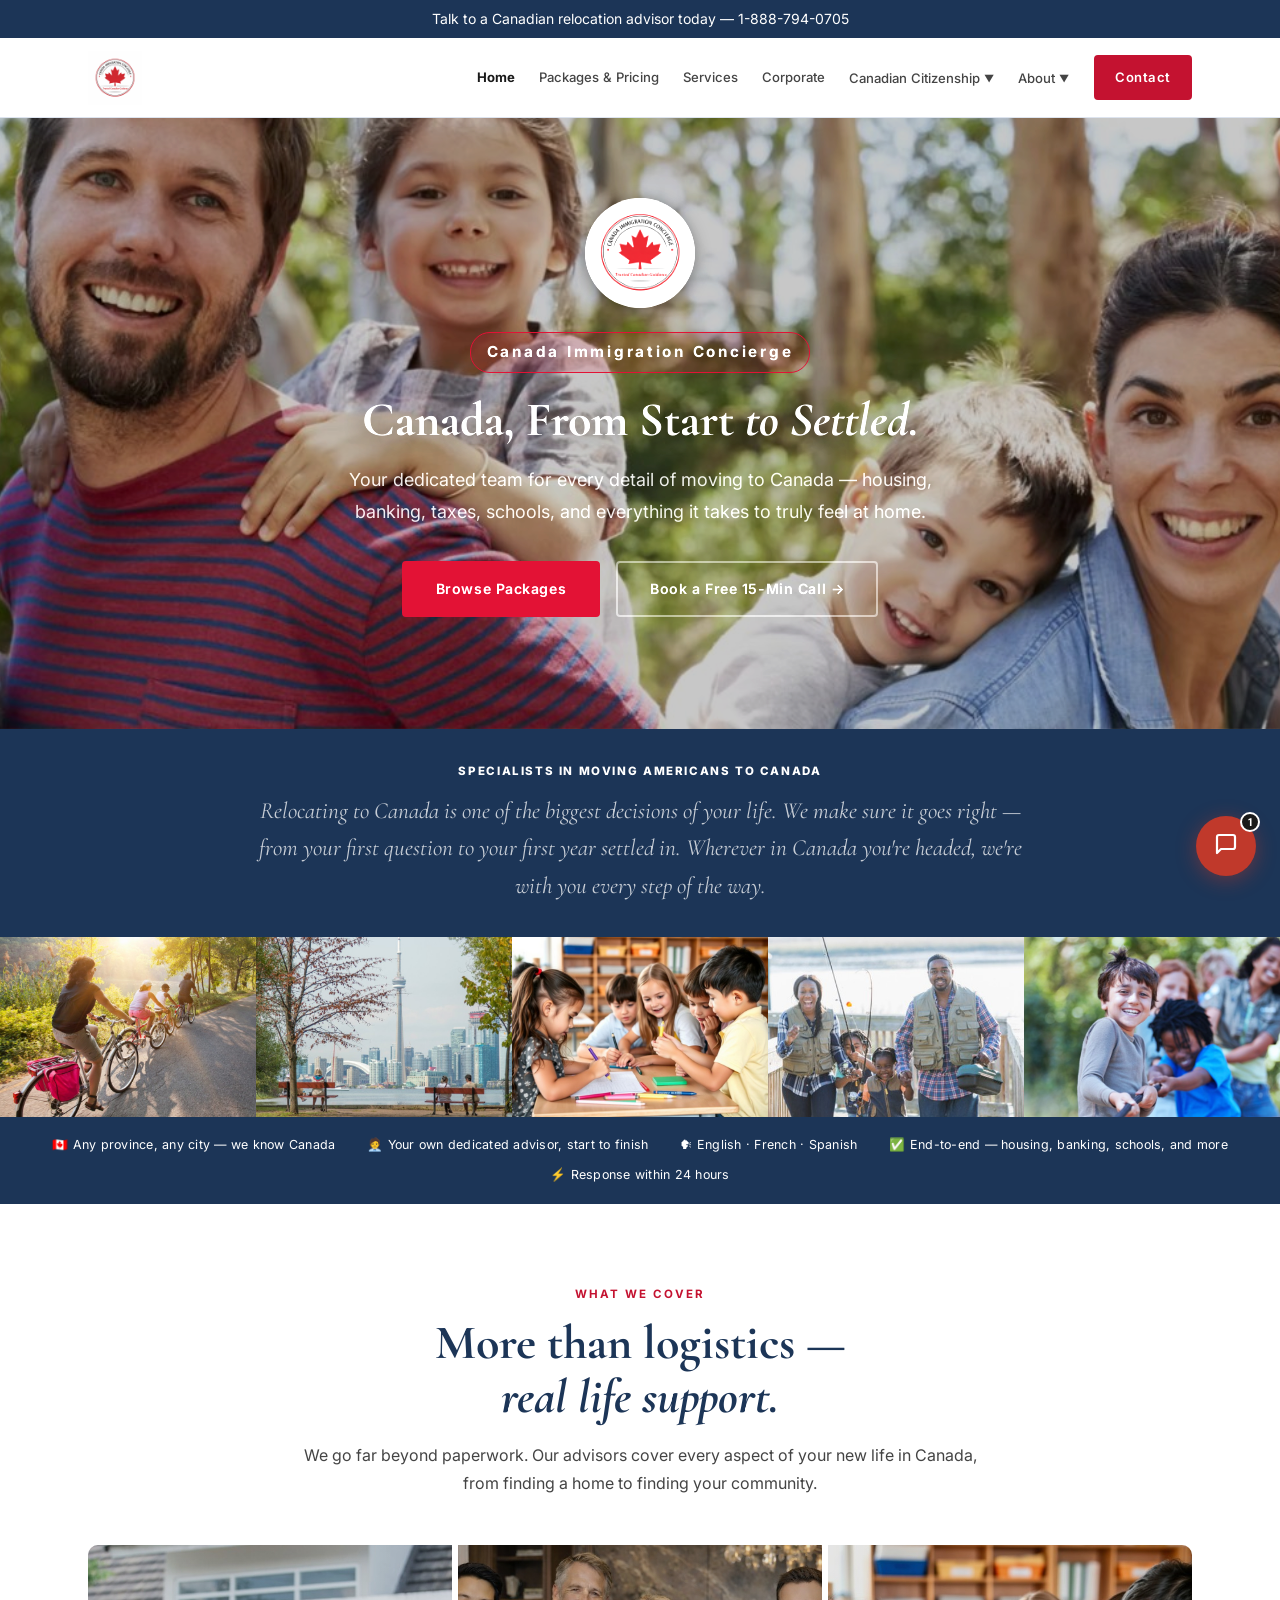
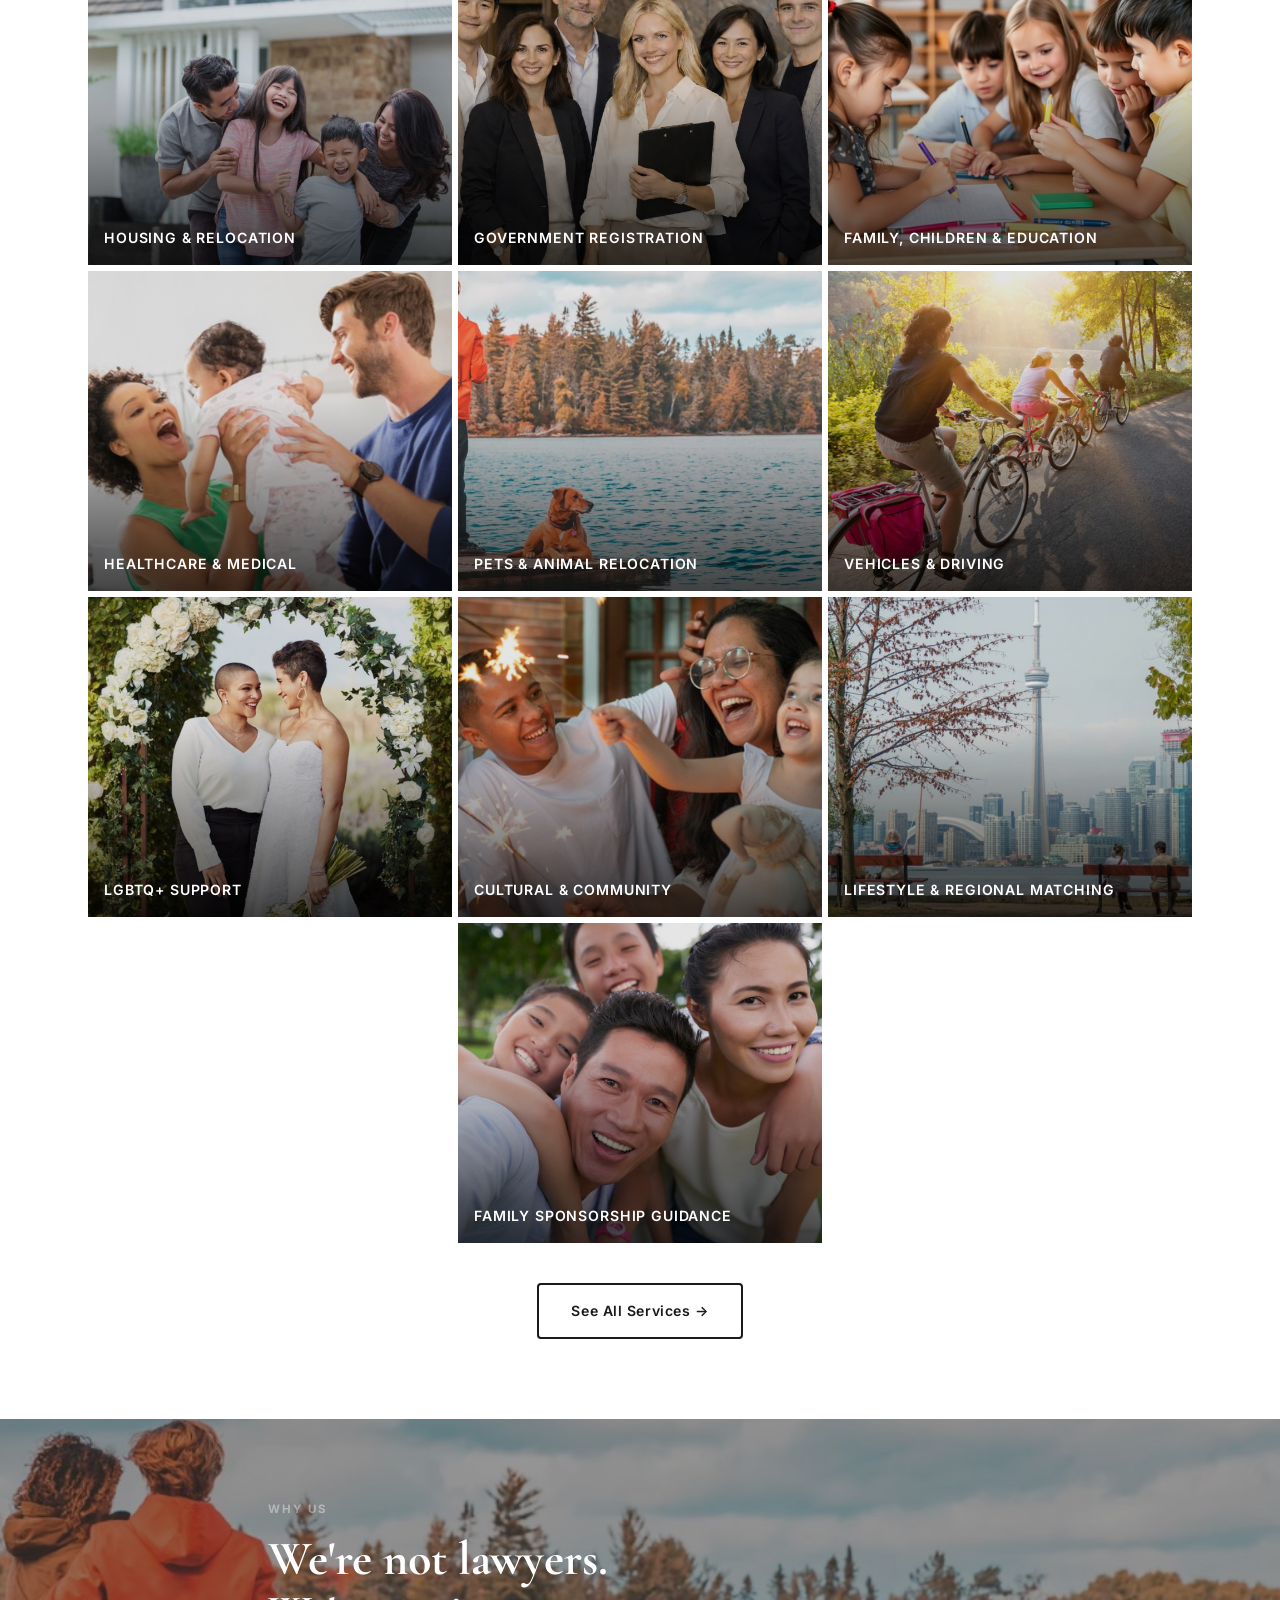
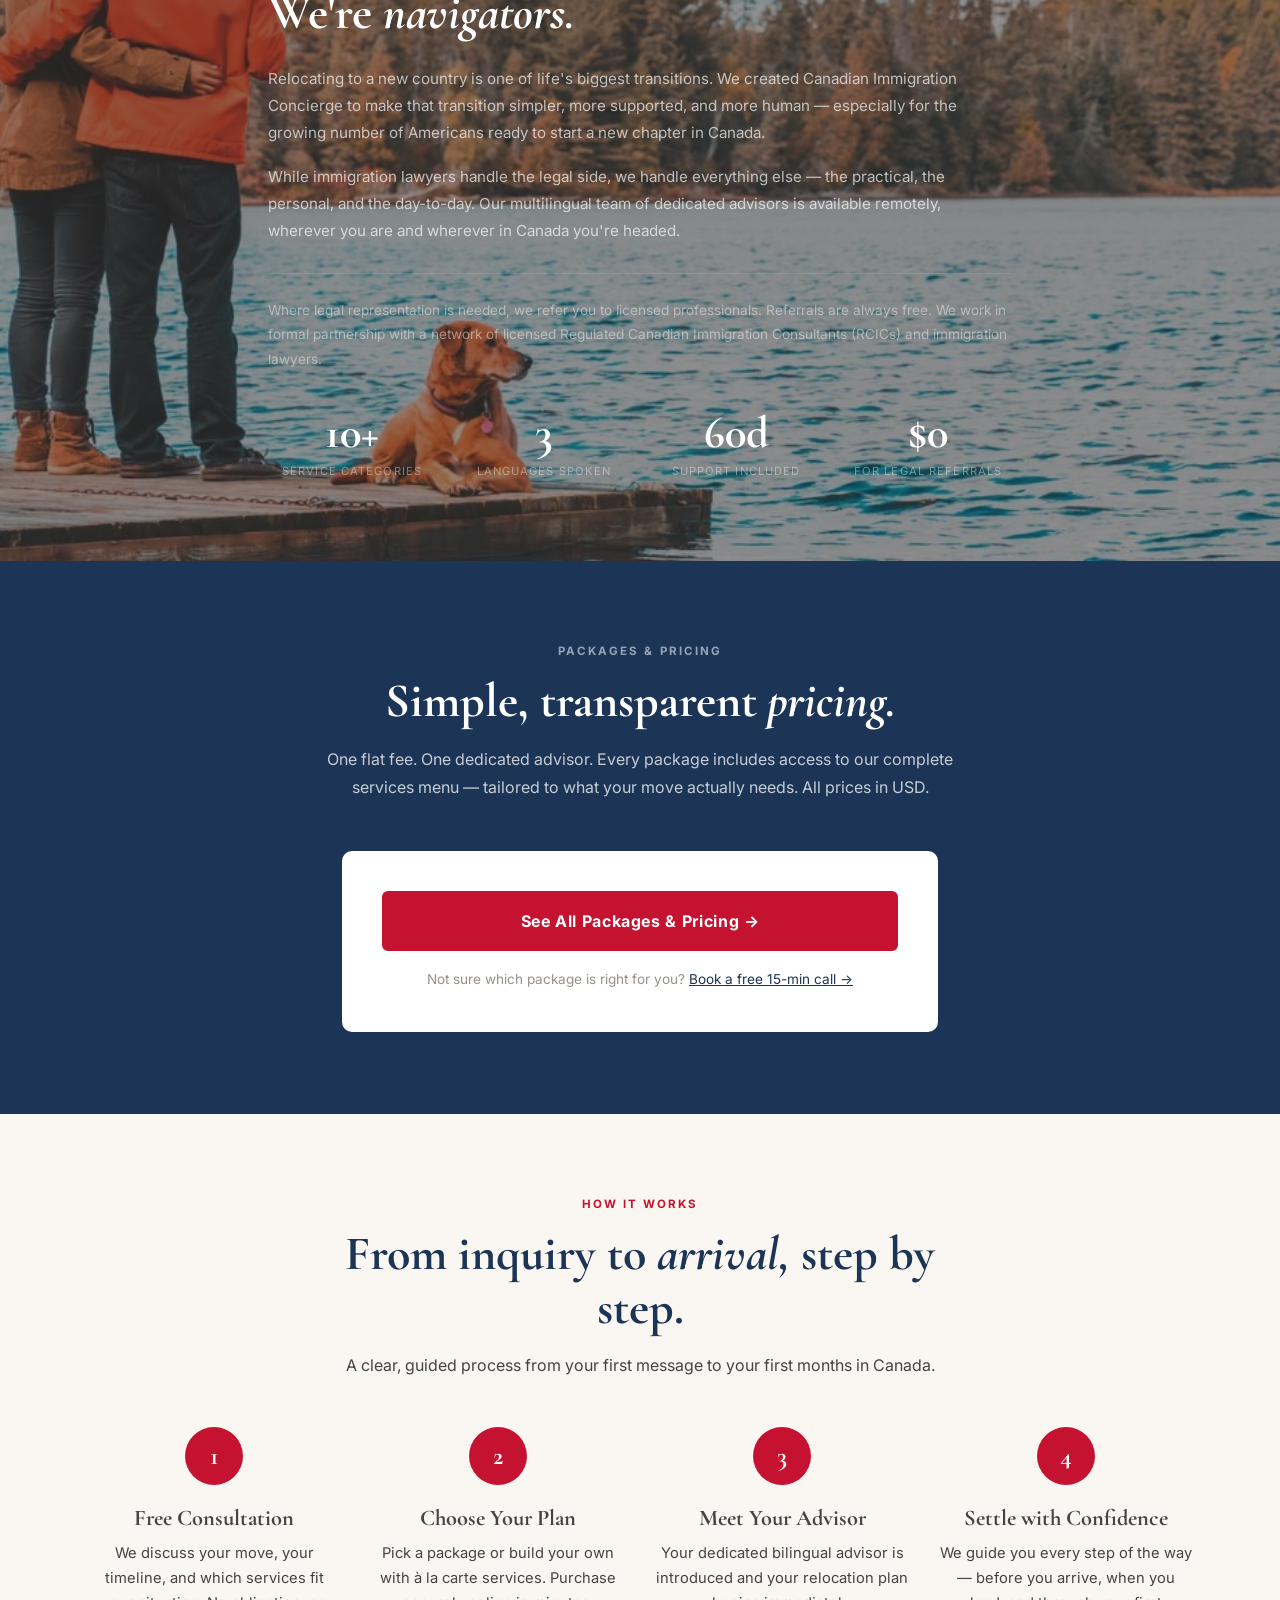
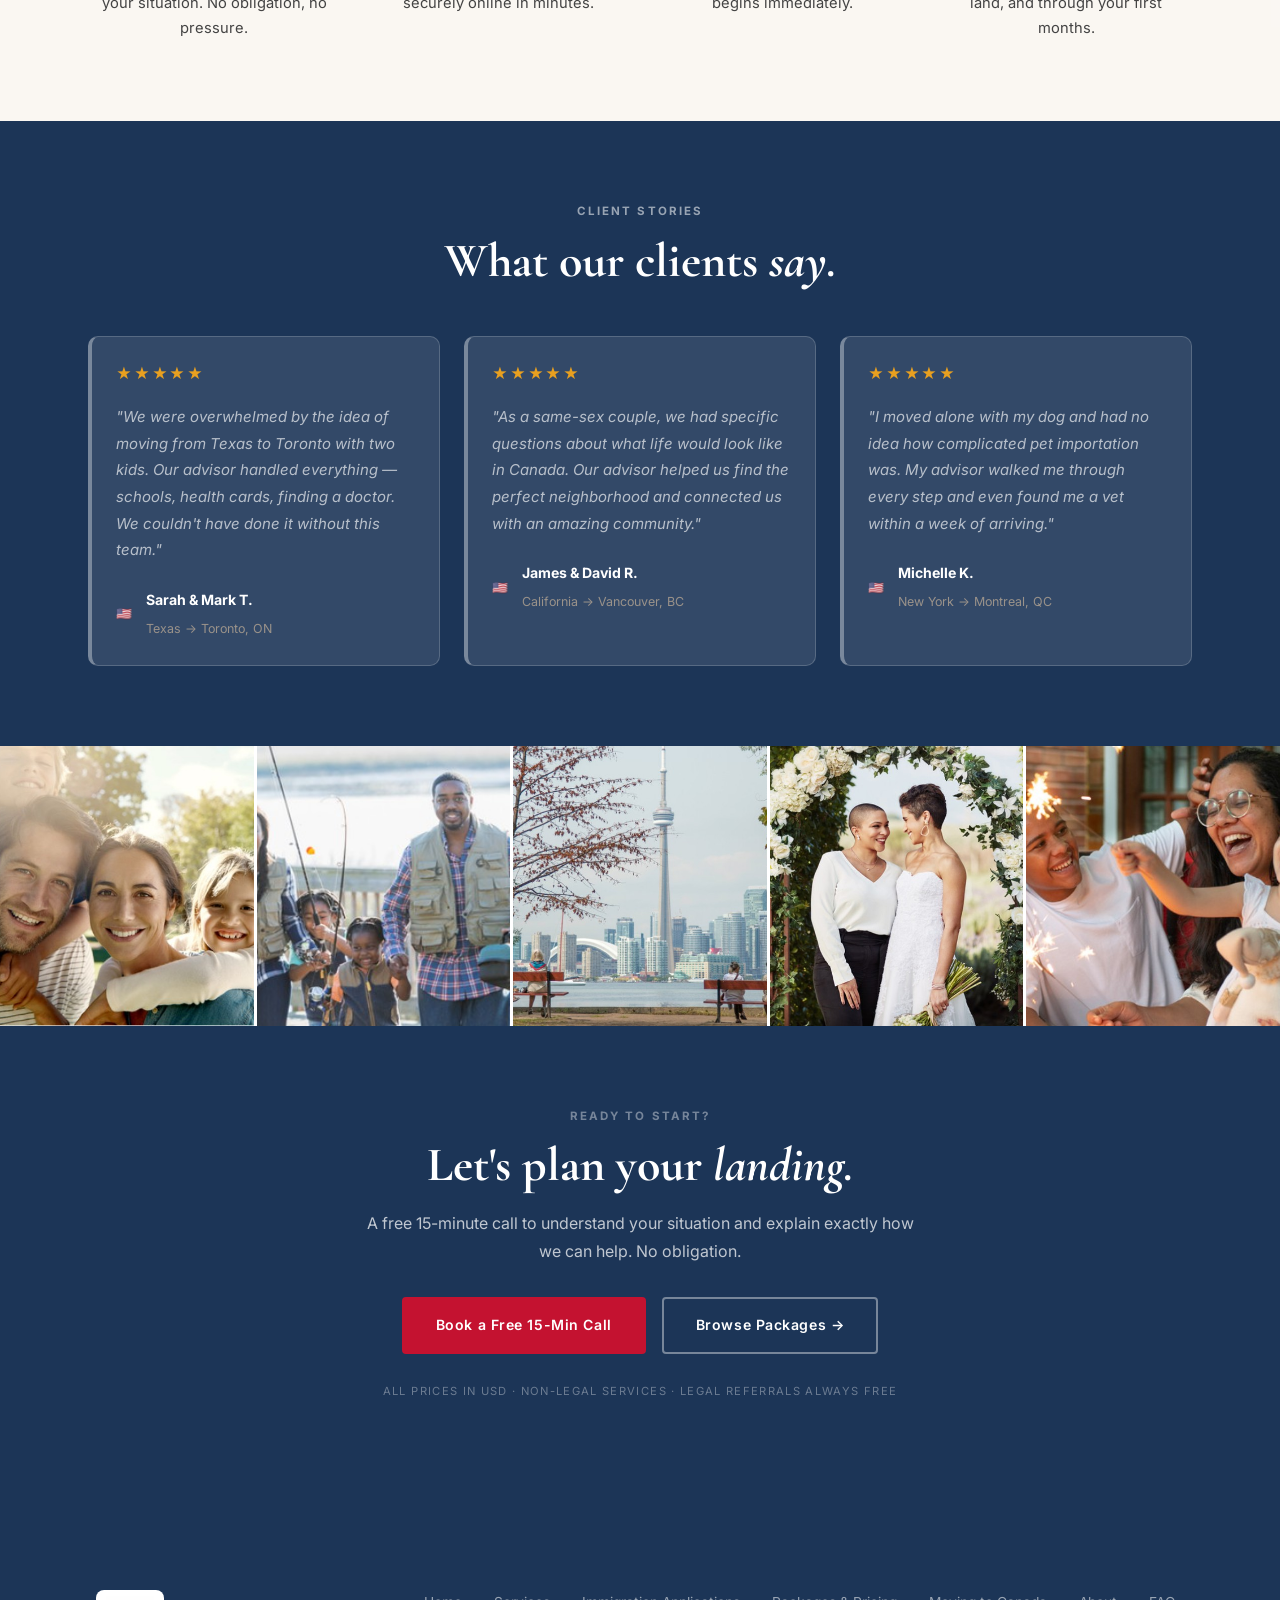
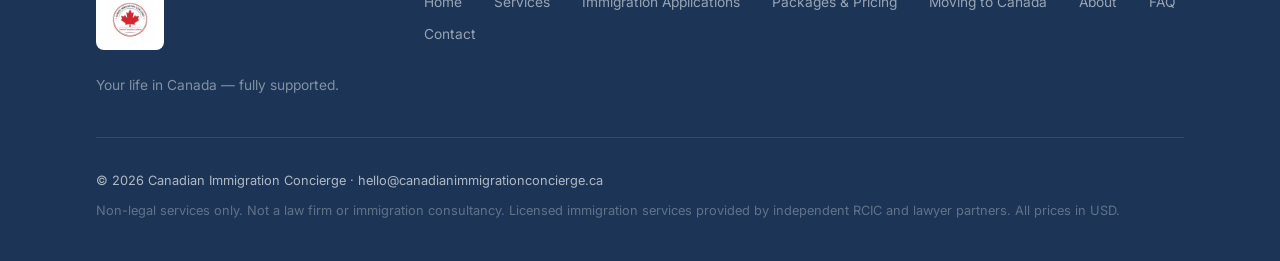
==== commit 93b1b1ed: "Restore citizenship-by-descent page; add IRCC suspension FAQ entry - Recreates citizenship-by-descen" ====
--- a/index.html
+++ b/index.html
@@ -45,6 +45,7 @@
       <div class="nav-dropdown">
         <button class="nav-link nav-dropdown-toggle" aria-expanded="false">Canadian Citizenship <span class="nav-chevron">&#9660;</span></button>
         <div class="nav-dropdown-menu">
+          <a href="citizenship-by-descent.html" class="nav-dropdown-item">Canadian Citizenship</a>
           <a href="immigration.html" class="nav-dropdown-item">Immigration Pathways</a>
         </div>
       </div>
--- a/css/styles.css
+++ b/css/styles.css
@@ -317,6 +317,7 @@
   background-size: cover;
   background-position: center;
   background-color: var(--charcoal);
+  filter: brightness(1.12) saturate(1.05);
 }
 .hero { min-height: 520px; }
 .page-hero { min-height: 520px; background-position: center 35%; }
@@ -341,6 +342,7 @@
 }
 .collage-grid div {
   background-size: cover;
+  filter: brightness(1.12) saturate(1.05);
 }
 .collage-overlay {
   position: absolute;
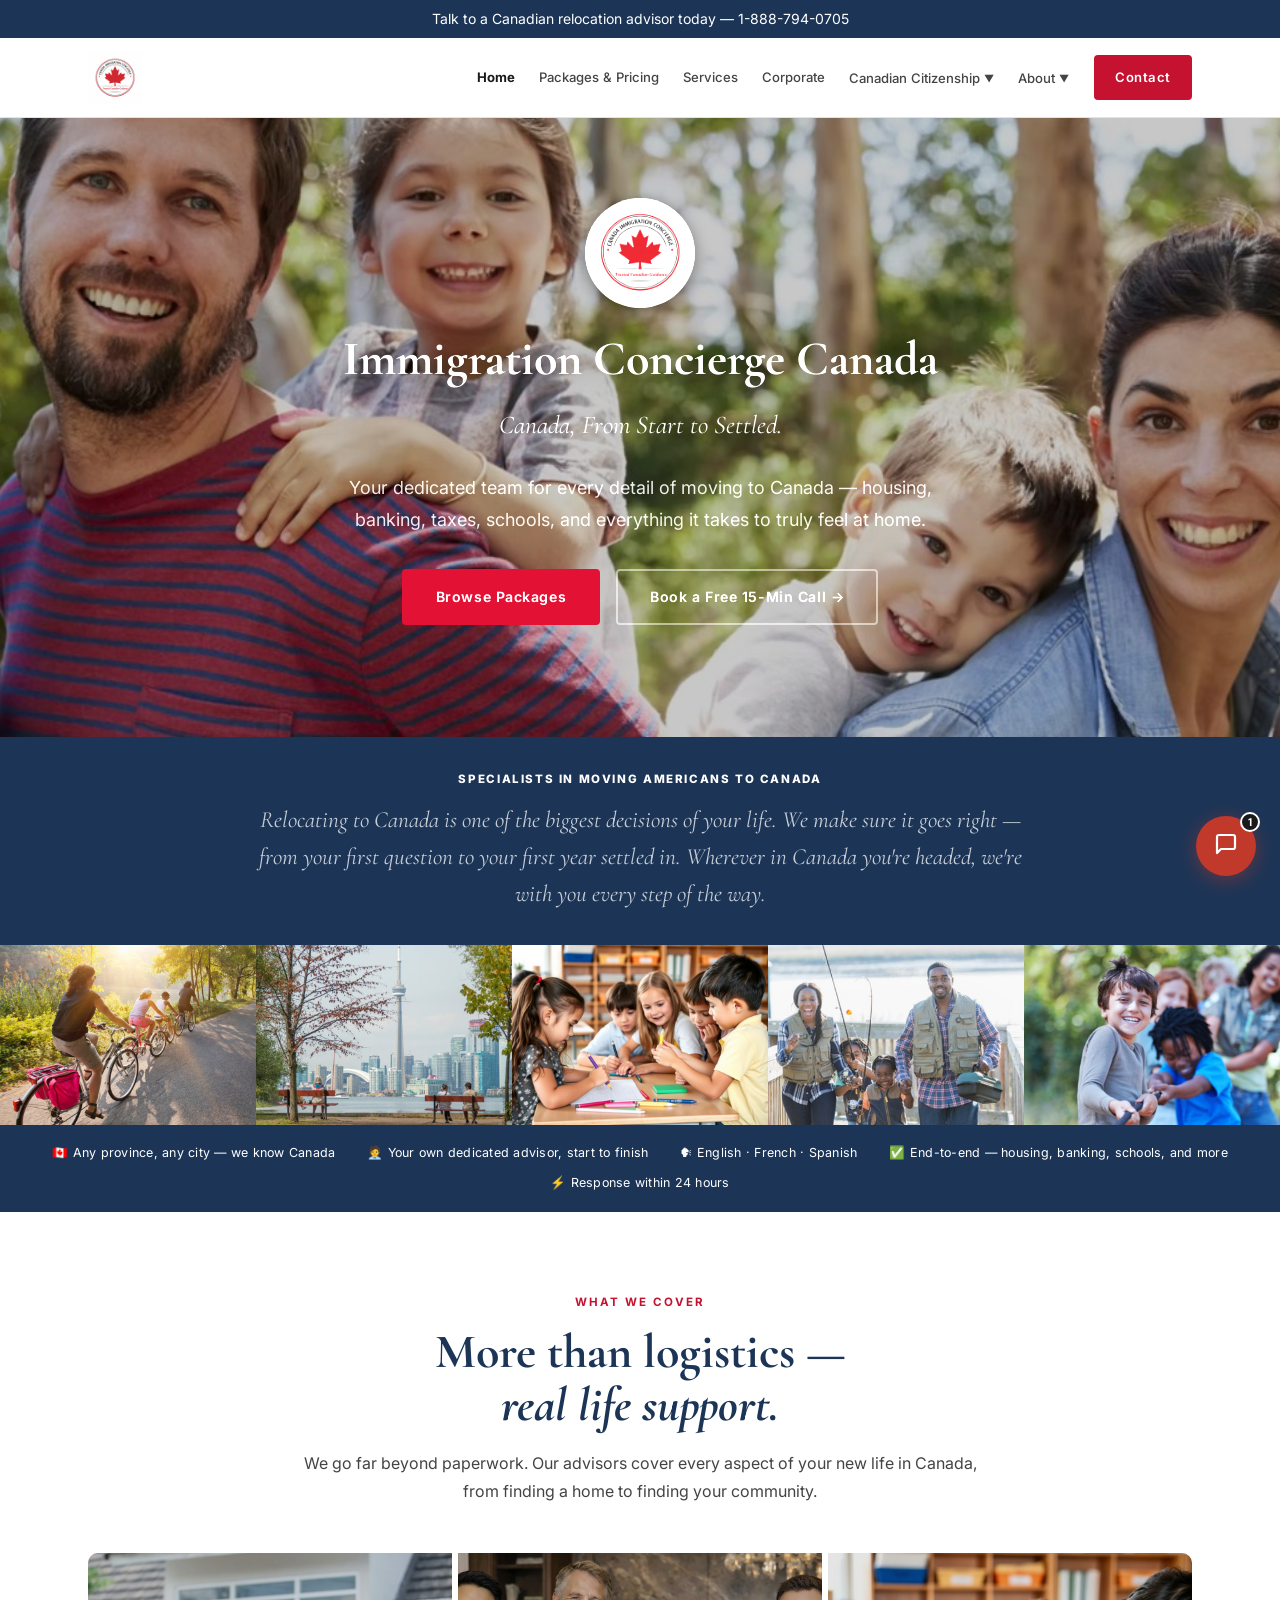
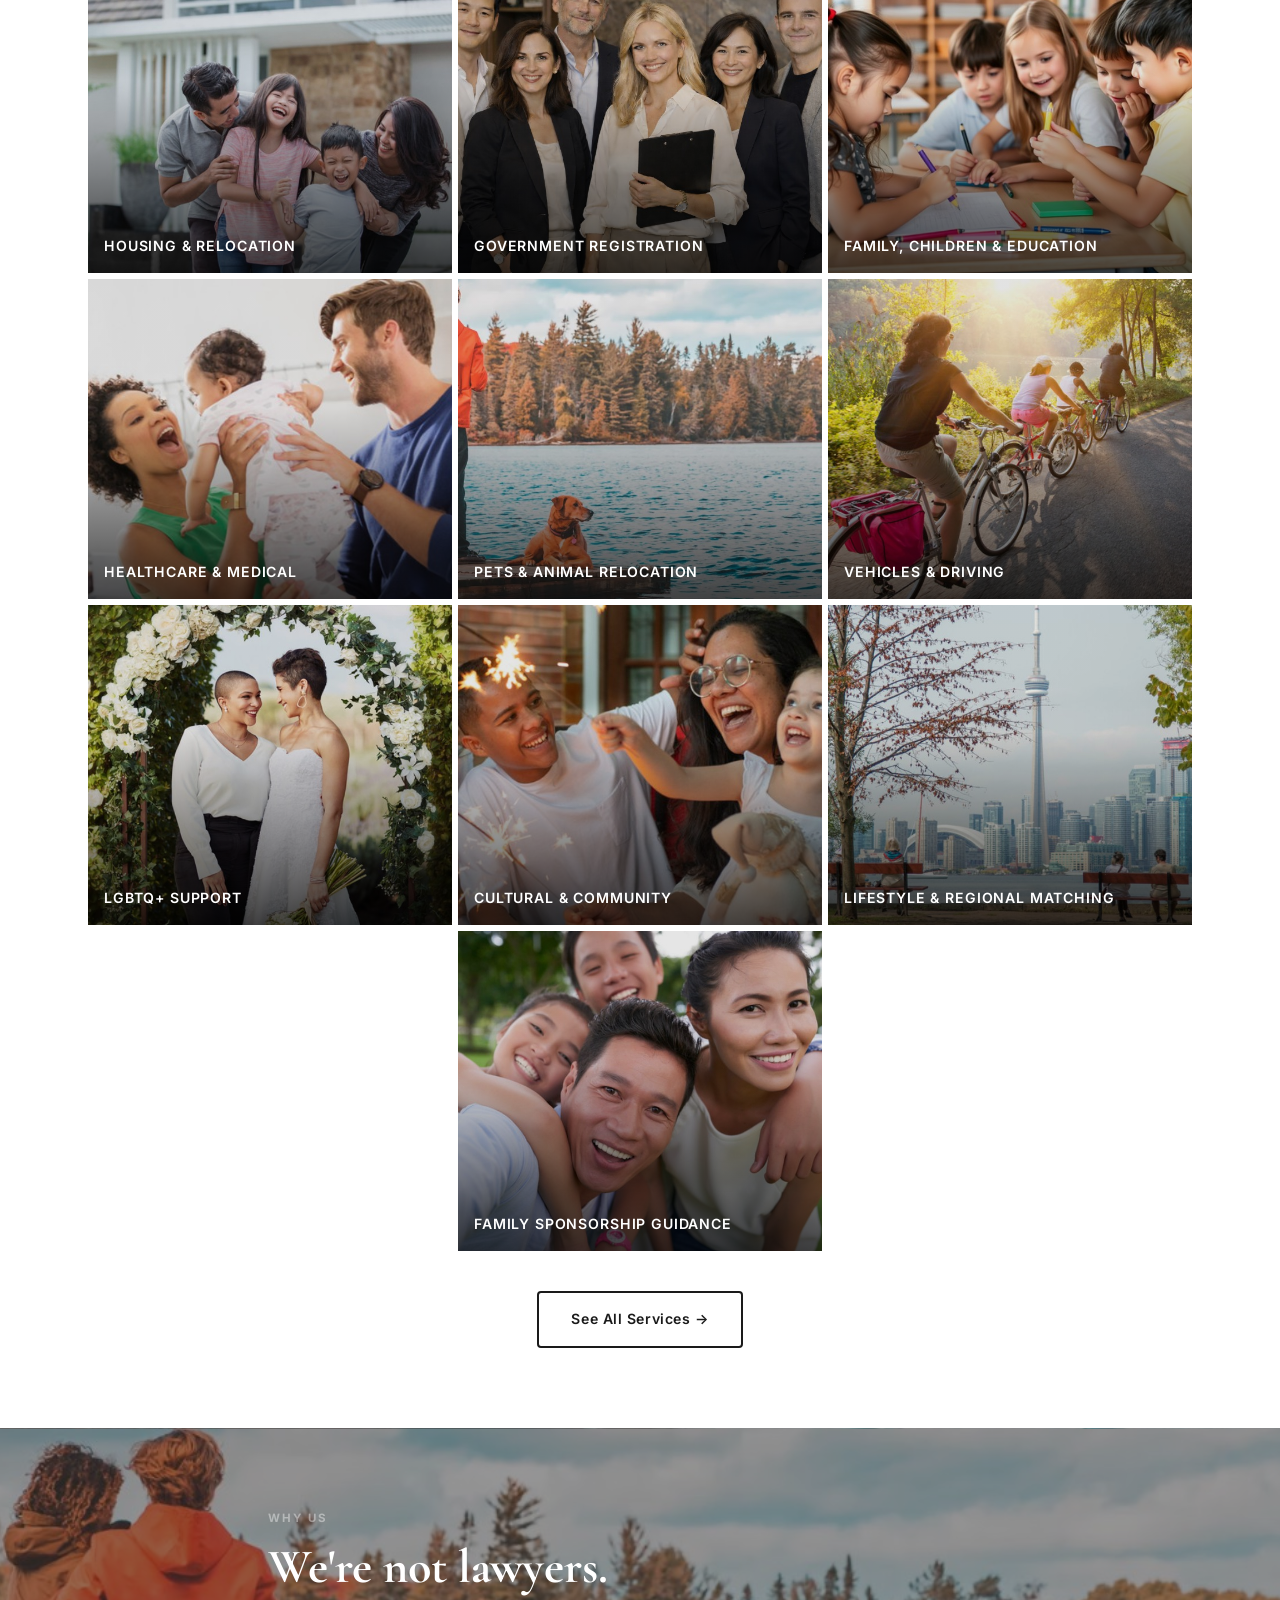
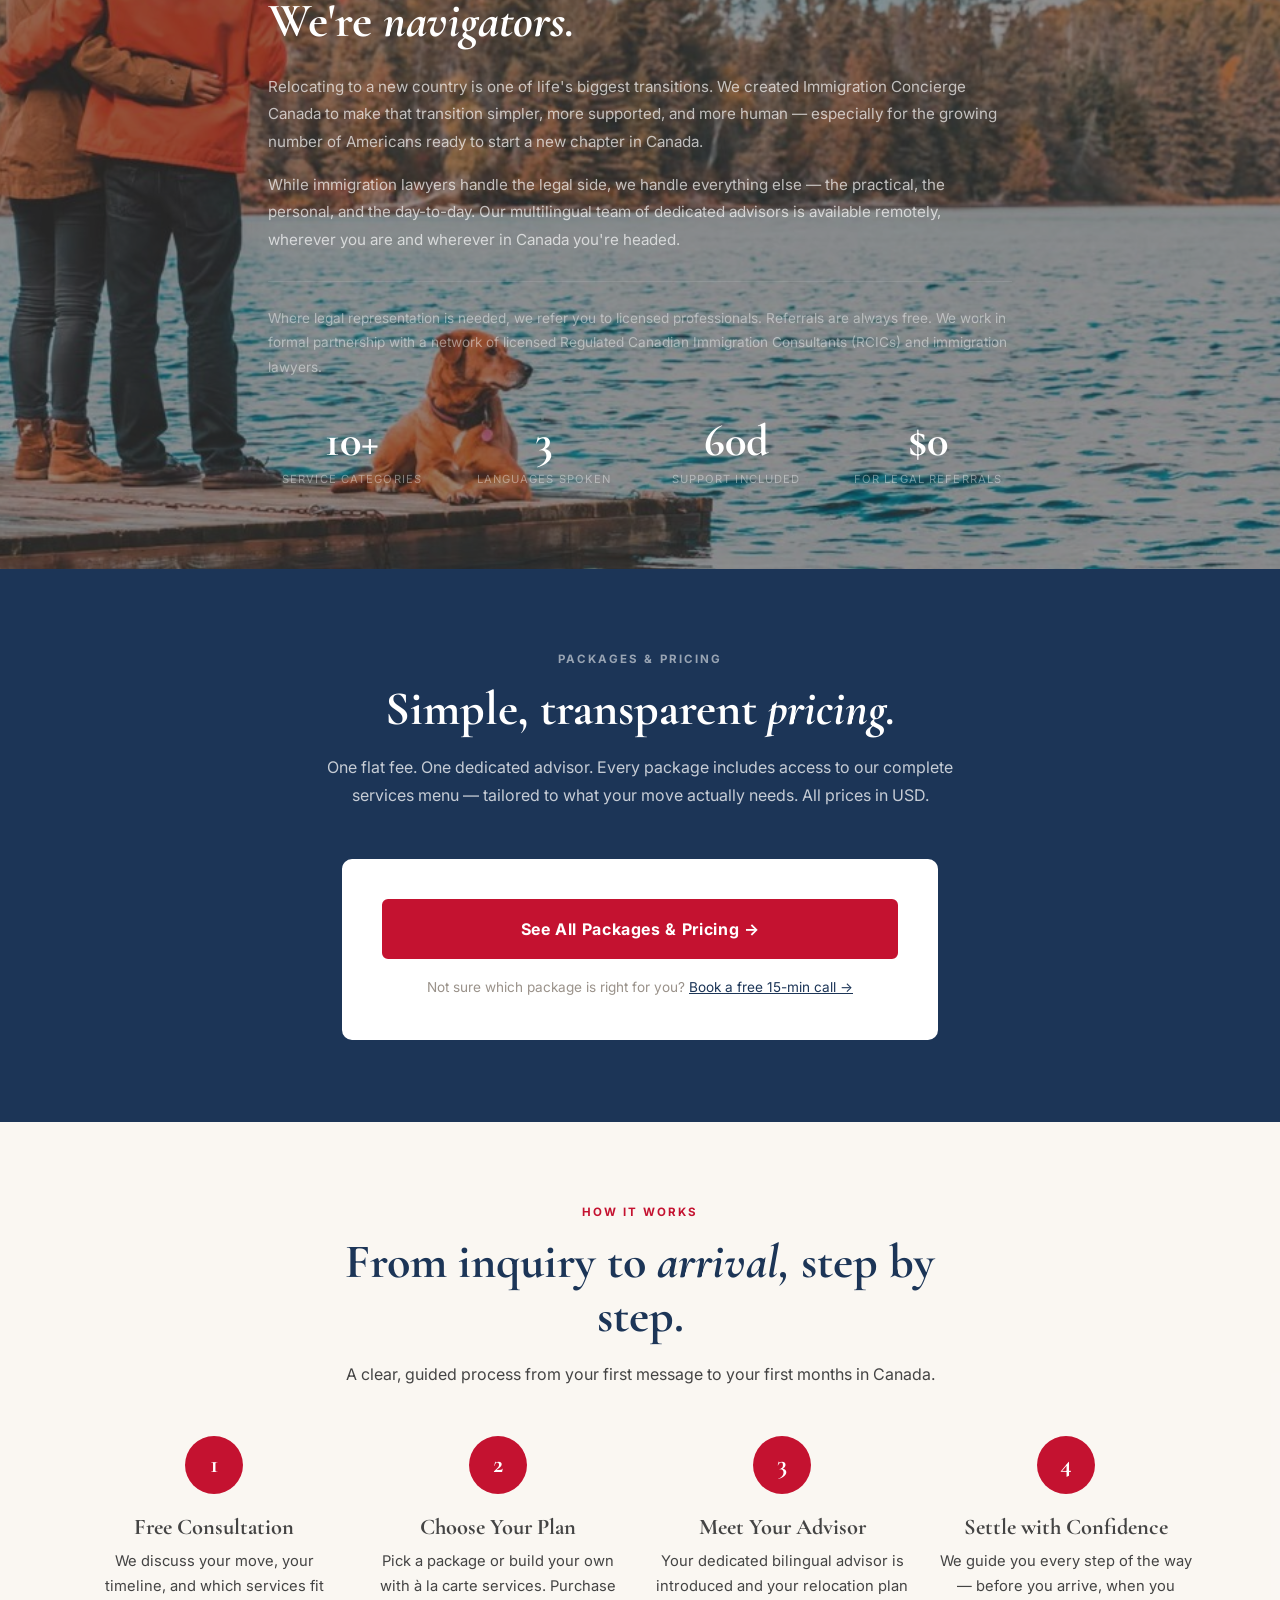
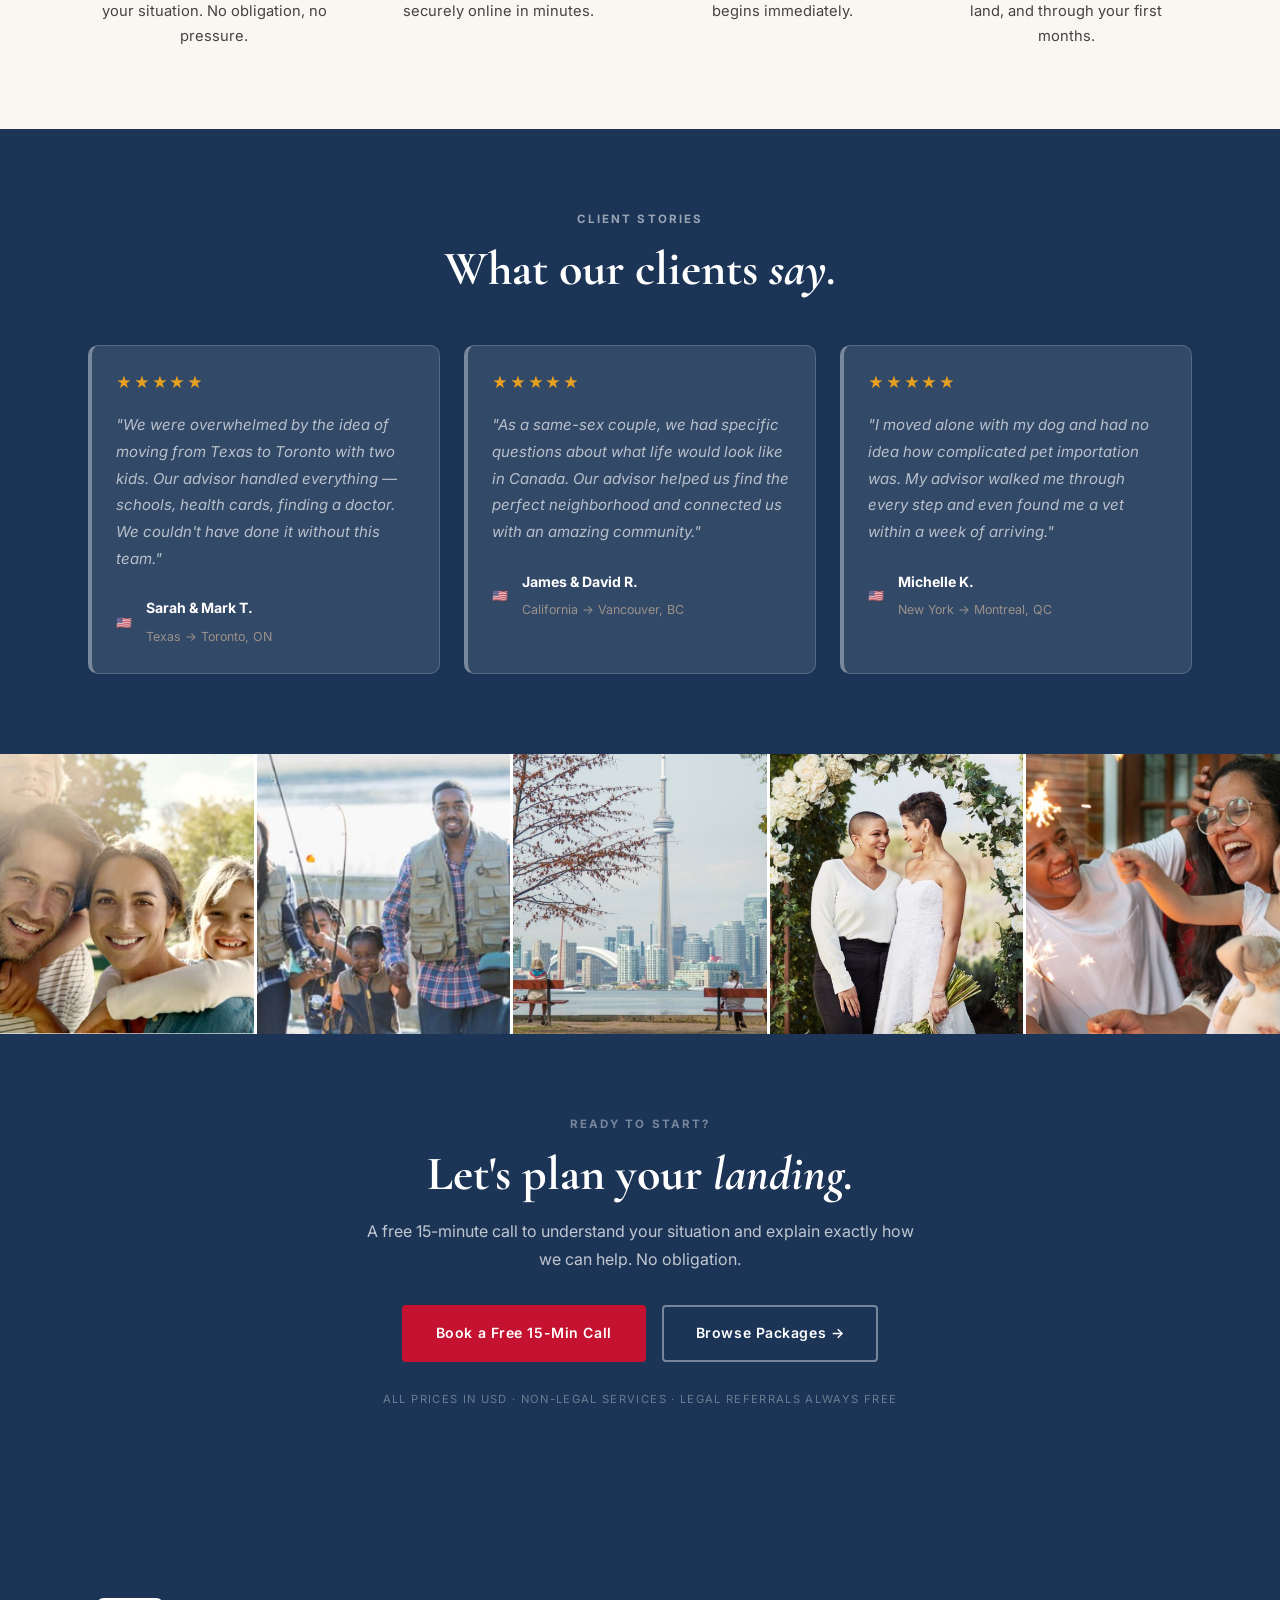
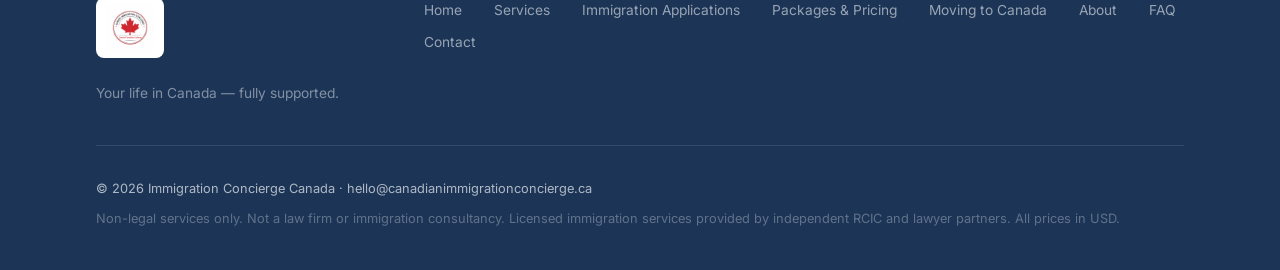
==== commit e9ed3436: "Rename business to Immigration Concierge Canada; update homepage hero Replace "Canadian Immigration " ====
--- a/index.html
+++ b/index.html
@@ -3,7 +3,7 @@
 <head>
   <meta charset="UTF-8">
   <meta name="viewport" content="width=device-width, initial-scale=1.0">
-  <title>Canadian Immigration Concierge — Your Life in Canada, Fully Supported</title>
+  <title>Immigration Concierge Canada — Your Life in Canada, Fully Supported</title>
   <meta name="description" content="Dedicated concierge support for individuals and families relocating to Canada from the US and around the world. Housing, healthcare, schools, pets, and more.">
   <link rel="preconnect" href="https://fonts.googleapis.com">
   <link rel="preconnect" href="https://fonts.gstatic.com" crossorigin>
@@ -32,7 +32,7 @@
 <nav class="nav" id="nav">
   <div class="nav-inner">
     <a href="index.html" class="nav-logo">
-      <img src="images/logo.png" alt="Canada Immigration Concierge">
+      <img src="images/logo.png" alt="Immigration Concierge Canada">
     </a>
     <button class="nav-toggle" id="navToggle" aria-label="Toggle menu">
       <span></span><span></span><span></span>
@@ -65,9 +65,9 @@
 <!-- HERO -->
 <section class="hero" style="background-image:url('images/family-hero.jpg')">
   <div class="hero-inner">
-    <img src="images/logo.png" alt="Canadian Immigration Concierge" class="hero-logo">
-    <div class="eyebrow" style="color:#fff;font-size:0.95rem;letter-spacing:0.18em;">Canada Immigration Concierge</div>
-    <h1>Canada, From Start <em>to Settled.</em></h1>
+    <img src="images/logo.png" alt="Immigration Concierge Canada" class="hero-logo">
+    <h1>Immigration Concierge Canada</h1>
+    <p class="hero-subheading">Canada, From Start to Settled.</p>
     <p class="hero-sub">Your dedicated team for every detail of moving to Canada — housing, banking, taxes, schools, and everything it takes to truly feel at home.</p>
     <div class="btn-group">
       <a href="packages.html" class="btn btn-primary">Browse Packages</a>
@@ -154,7 +154,7 @@
   <div class="container" style="position:relative;z-index:1;">
     <div class="eyebrow">Why Us</div>
     <h2>We're not lawyers.<br>We're <em>navigators.</em></h2>
-    <p>Relocating to a new country is one of life's biggest transitions. We created Canadian Immigration Concierge to make that transition simpler, more supported, and more human — especially for the growing number of Americans ready to start a new chapter in Canada.</p>
+    <p>Relocating to a new country is one of life's biggest transitions. We created Immigration Concierge Canada to make that transition simpler, more supported, and more human — especially for the growing number of Americans ready to start a new chapter in Canada.</p>
     <p>While immigration lawyers handle the legal side, we handle everything else — the practical, the personal, and the day-to-day. Our multilingual team of dedicated advisors is available remotely, wherever you are and wherever in Canada you're headed.</p>
     <p class="footnote">Where legal representation is needed, we refer you to licensed professionals. Referrals are always free. We work in formal partnership with a network of licensed Regulated Canadian Immigration Consultants (RCICs) and immigration lawyers.</p>
     <div class="stats-grid">
@@ -292,7 +292,7 @@
   <div class="container">
     <div class="footer-top">
       <div class="footer-brand">
-        <div class="footer-logo-wrap"><img src="images/logo.png" alt="Canada Immigration Concierge" class="footer-logo"></div>
+        <div class="footer-logo-wrap"><img src="images/logo.png" alt="Immigration Concierge Canada" class="footer-logo"></div>
         <p>Your life in Canada — fully supported.</p>
       </div>
       <nav class="footer-nav">
@@ -307,7 +307,7 @@
       </nav>
     </div>
     <div class="footer-bottom">
-      <p>© 2026 Canadian Immigration Concierge · <a href="mailto:hello@canadianimmigrationconcierge.ca">hello@canadianimmigrationconcierge.ca</a></p>
+      <p>© 2026 Immigration Concierge Canada · <a href="mailto:hello@canadianimmigrationconcierge.ca">hello@canadianimmigrationconcierge.ca</a></p>
       <p class="footer-legal">Non-legal services only. Not a law firm or immigration consultancy. Licensed immigration services provided by independent RCIC and lawyer partners. All prices in USD.</p>
     </div>
   </div>
--- a/css/styles.css
+++ b/css/styles.css
@@ -376,6 +376,14 @@
   margin: 0 auto 1rem;
   line-height: 1.15;
   text-shadow: 0 2px 20px rgba(0,0,0,0.35);
+}
+.hero-subheading {
+  font-family: 'Cormorant Garamond', serif;
+  font-style: italic;
+  font-size: clamp(1.3rem, 2.5vw, 1.6rem);
+  color: rgba(255,255,255,0.9);
+  max-width: 640px;
+  margin: 0 auto 1.5rem;
 }
 .hero-sub, .page-hero p {
   font-size: 18px;
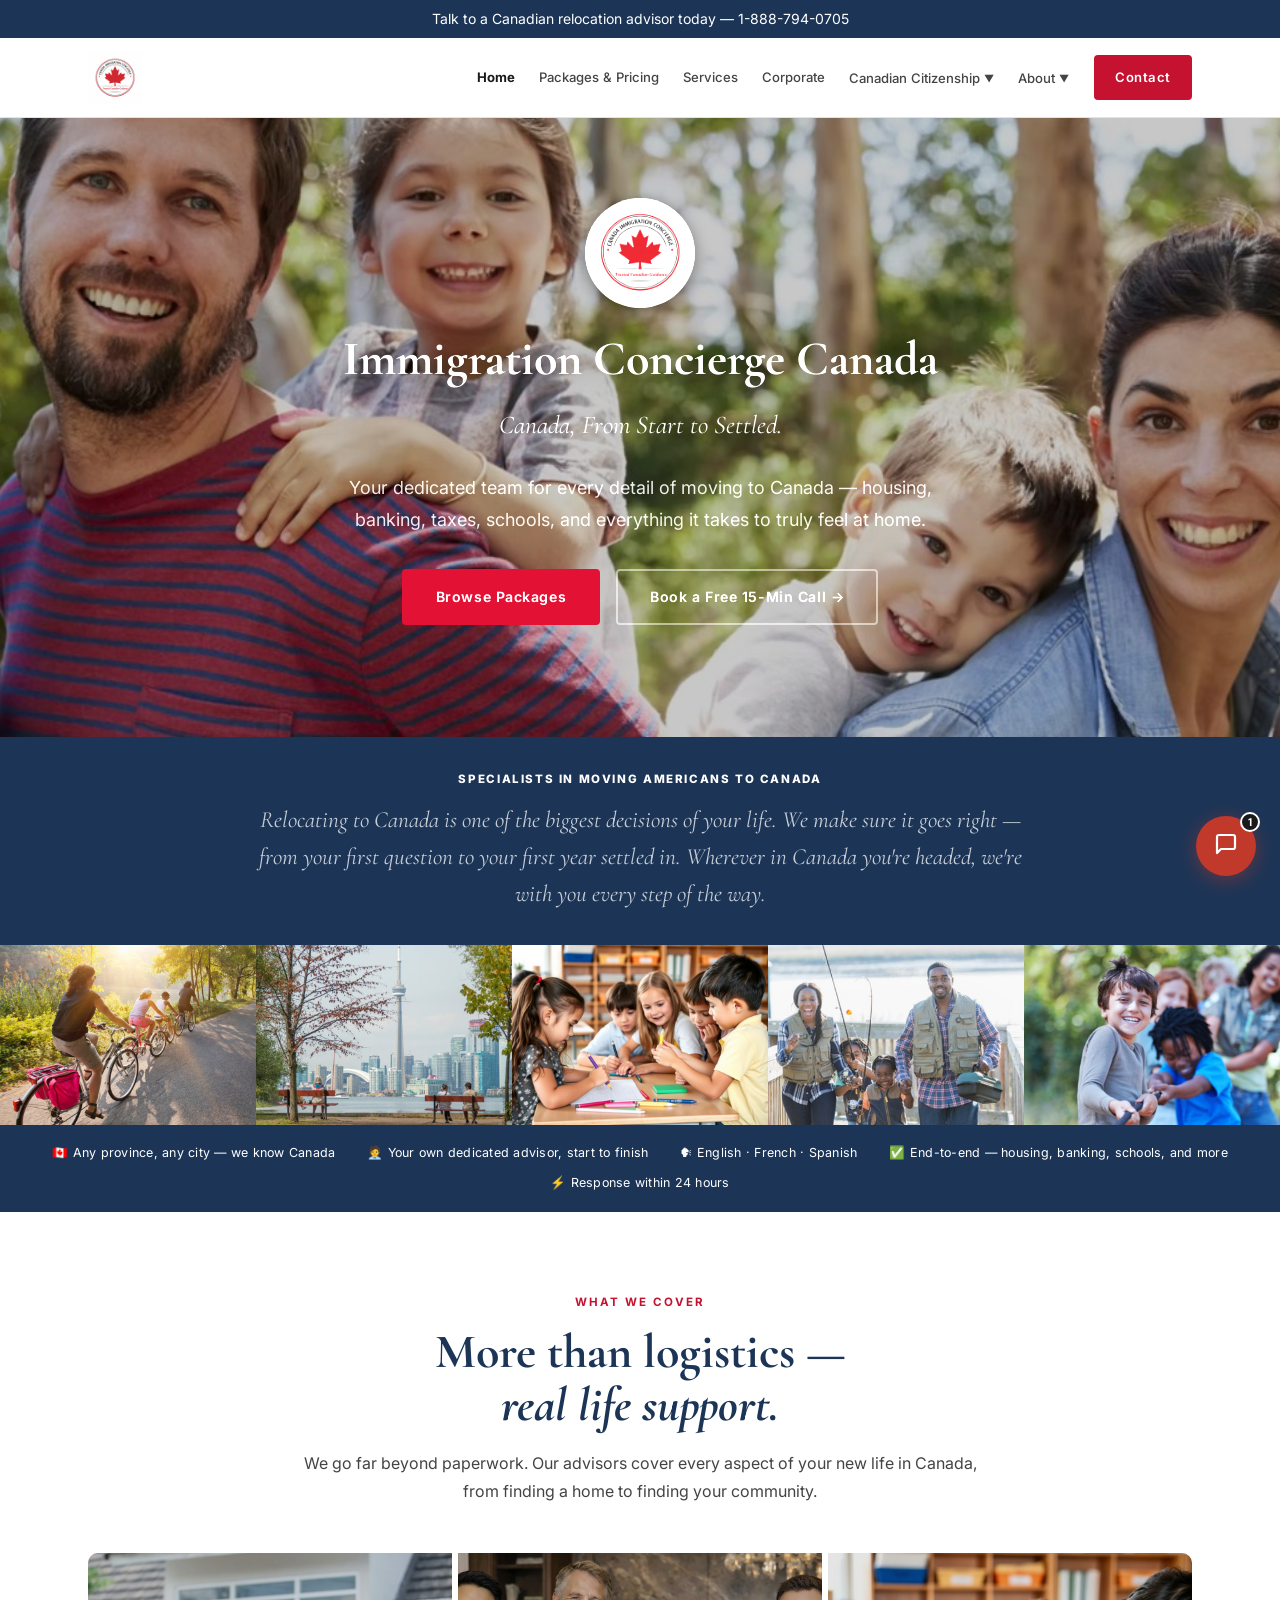
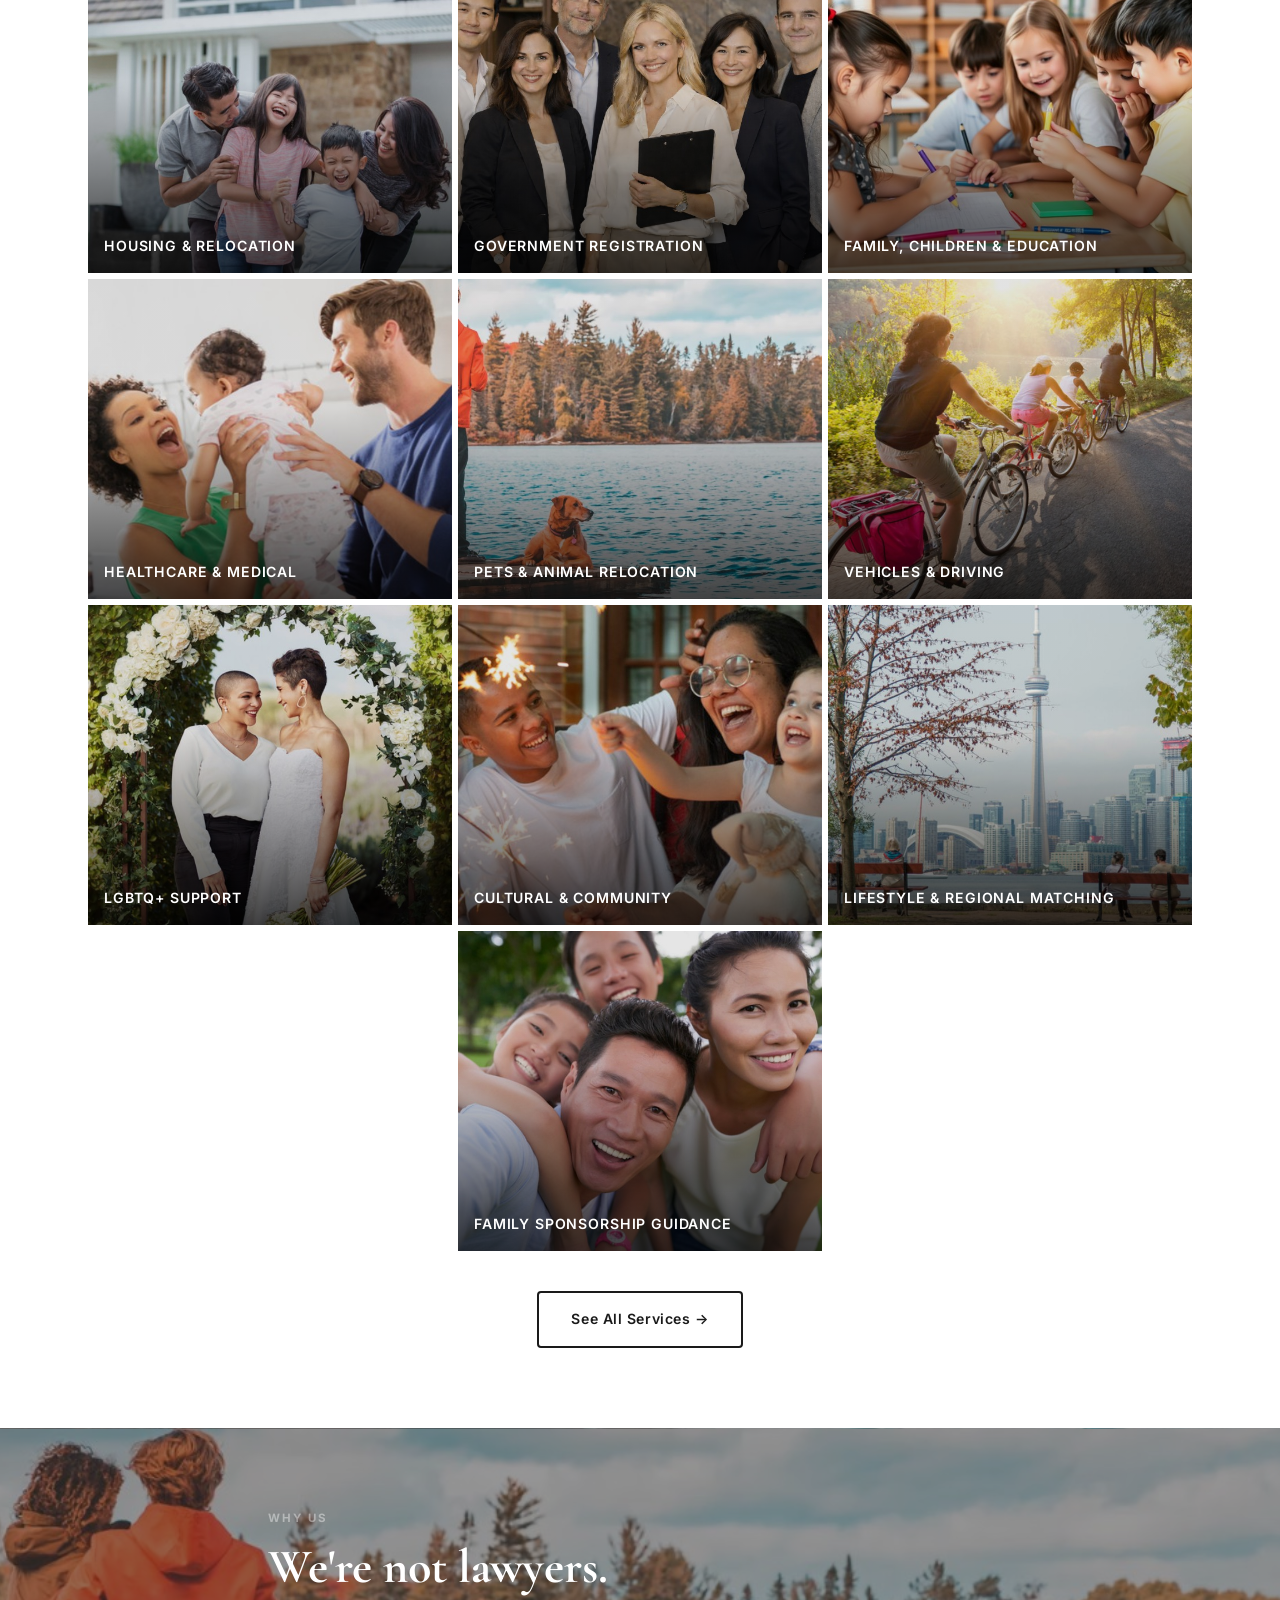
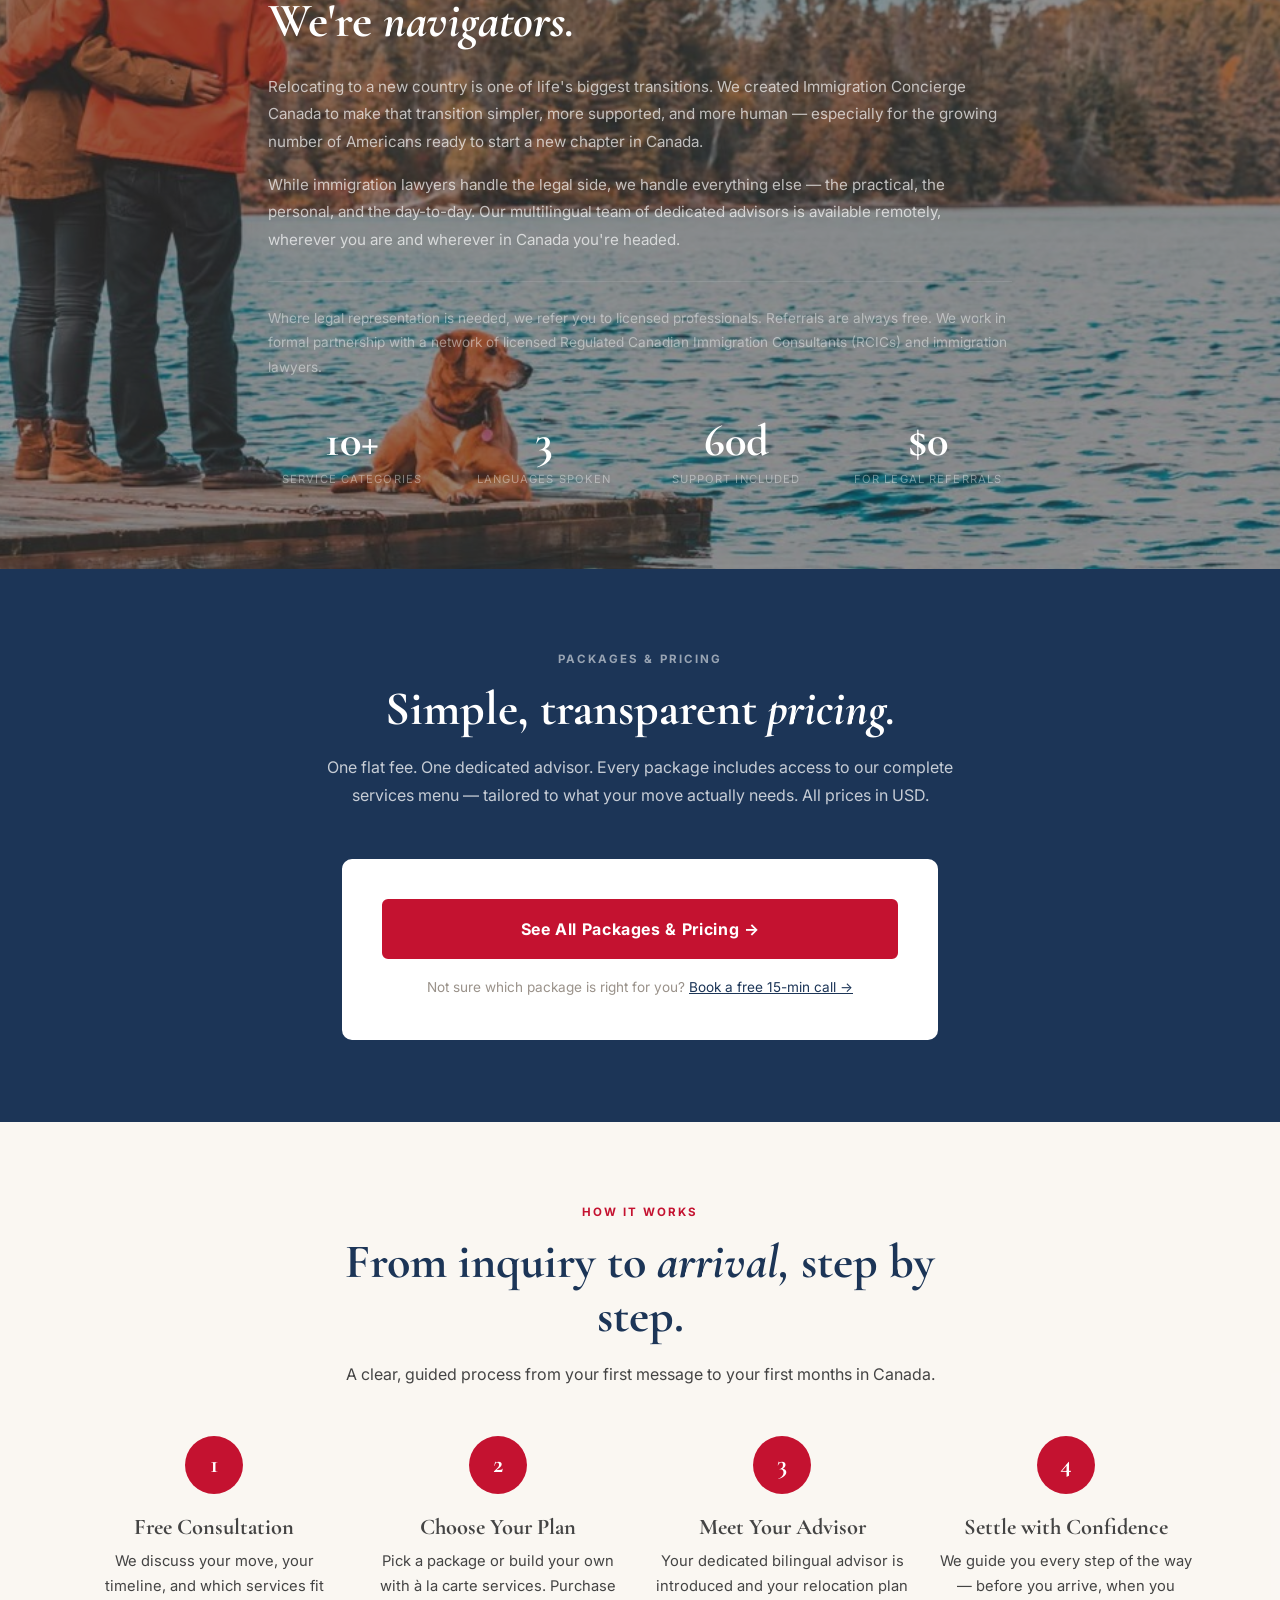
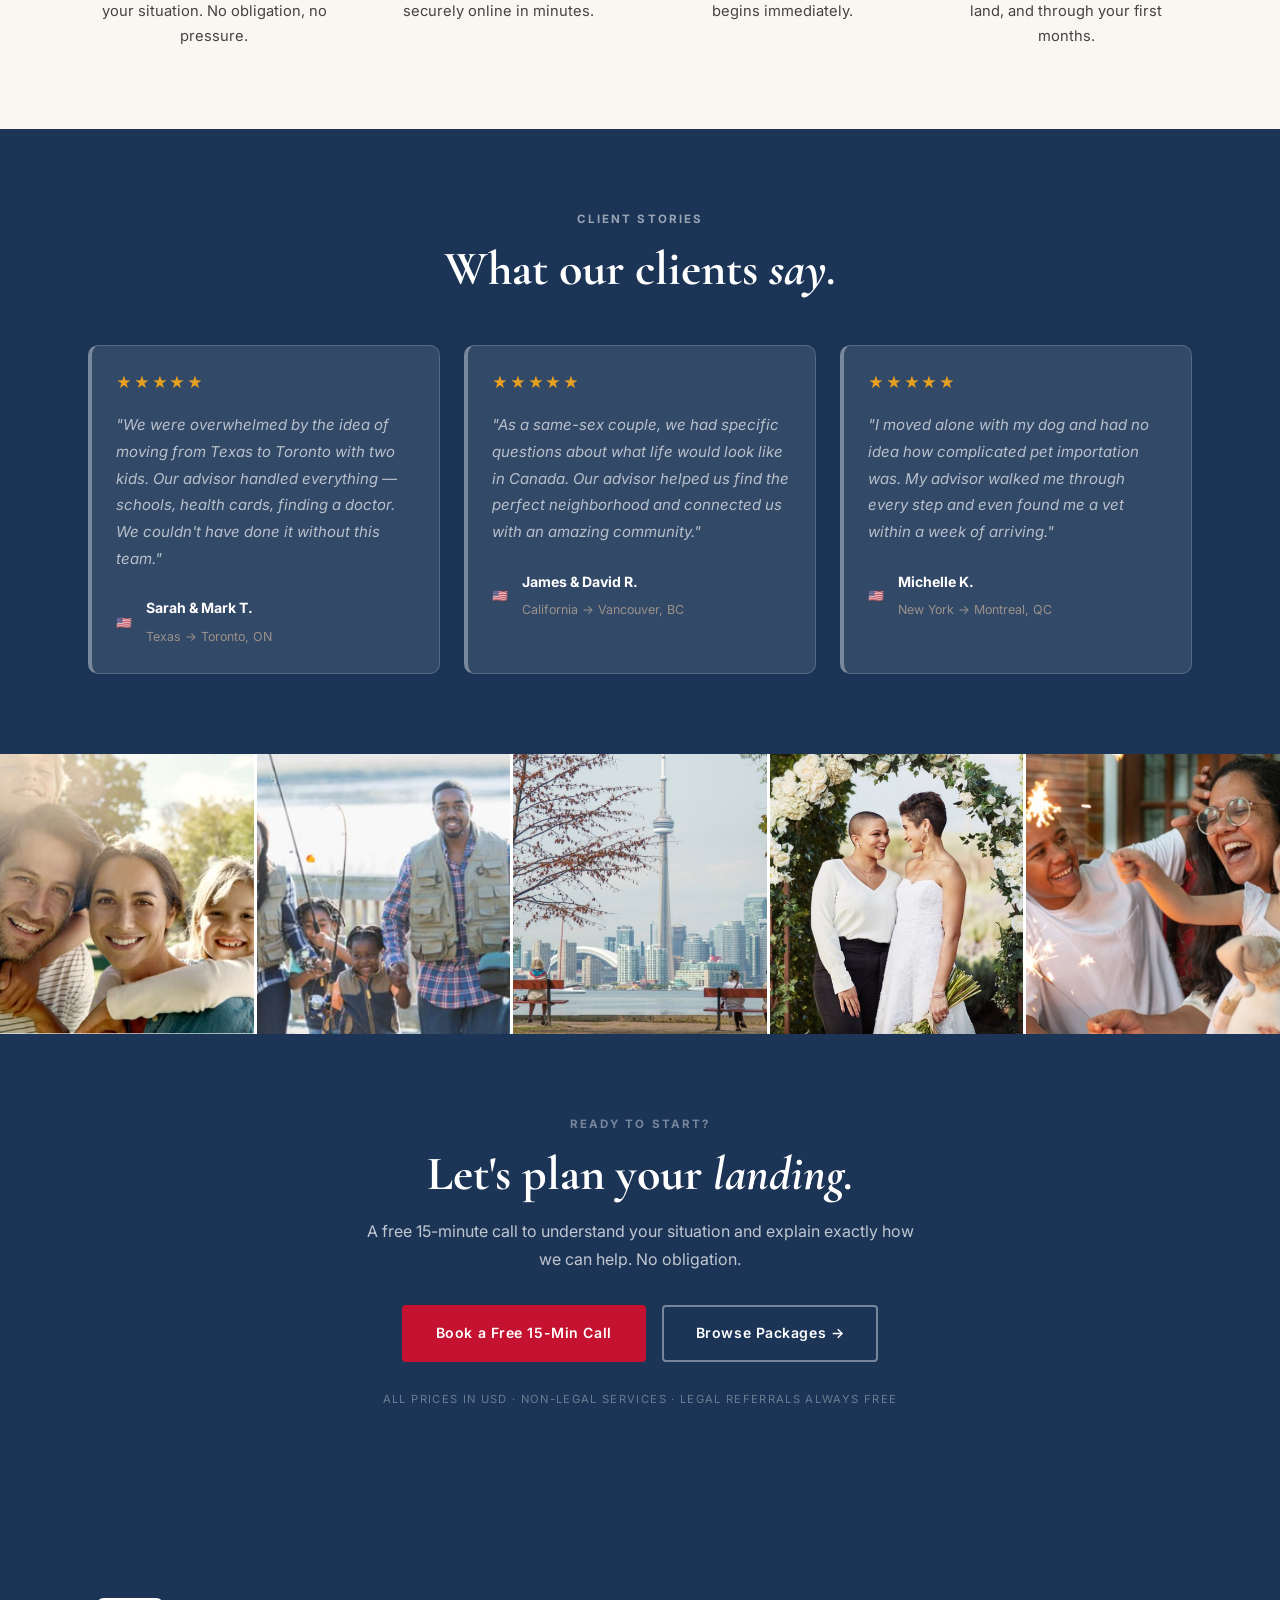
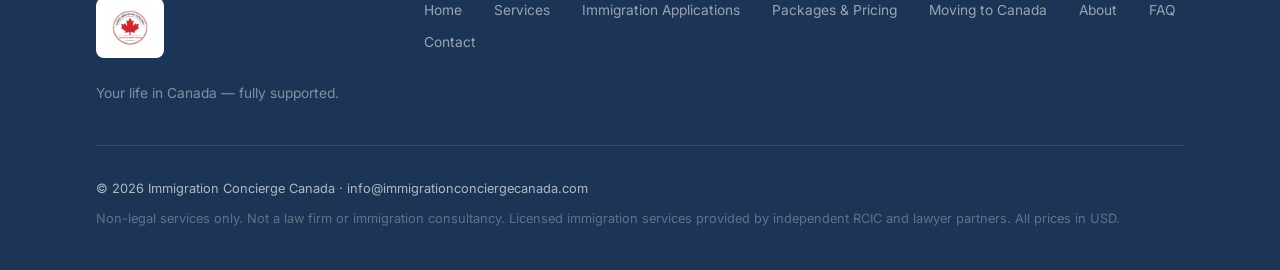
==== commit 60fab839: "Update contact email to info@immigrationconciergecanada.com Replace hello@canadianimmigrationconcier" ====
--- a/index.html
+++ b/index.html
@@ -307,7 +307,7 @@
       </nav>
     </div>
     <div class="footer-bottom">
-      <p>© 2026 Immigration Concierge Canada · <a href="mailto:hello@canadianimmigrationconcierge.ca">hello@canadianimmigrationconcierge.ca</a></p>
+      <p>© 2026 Immigration Concierge Canada · <a href="mailto:info@immigrationconciergecanada.com">info@immigrationconciergecanada.com</a></p>
       <p class="footer-legal">Non-legal services only. Not a law firm or immigration consultancy. Licensed immigration services provided by independent RCIC and lawyer partners. All prices in USD.</p>
     </div>
   </div>
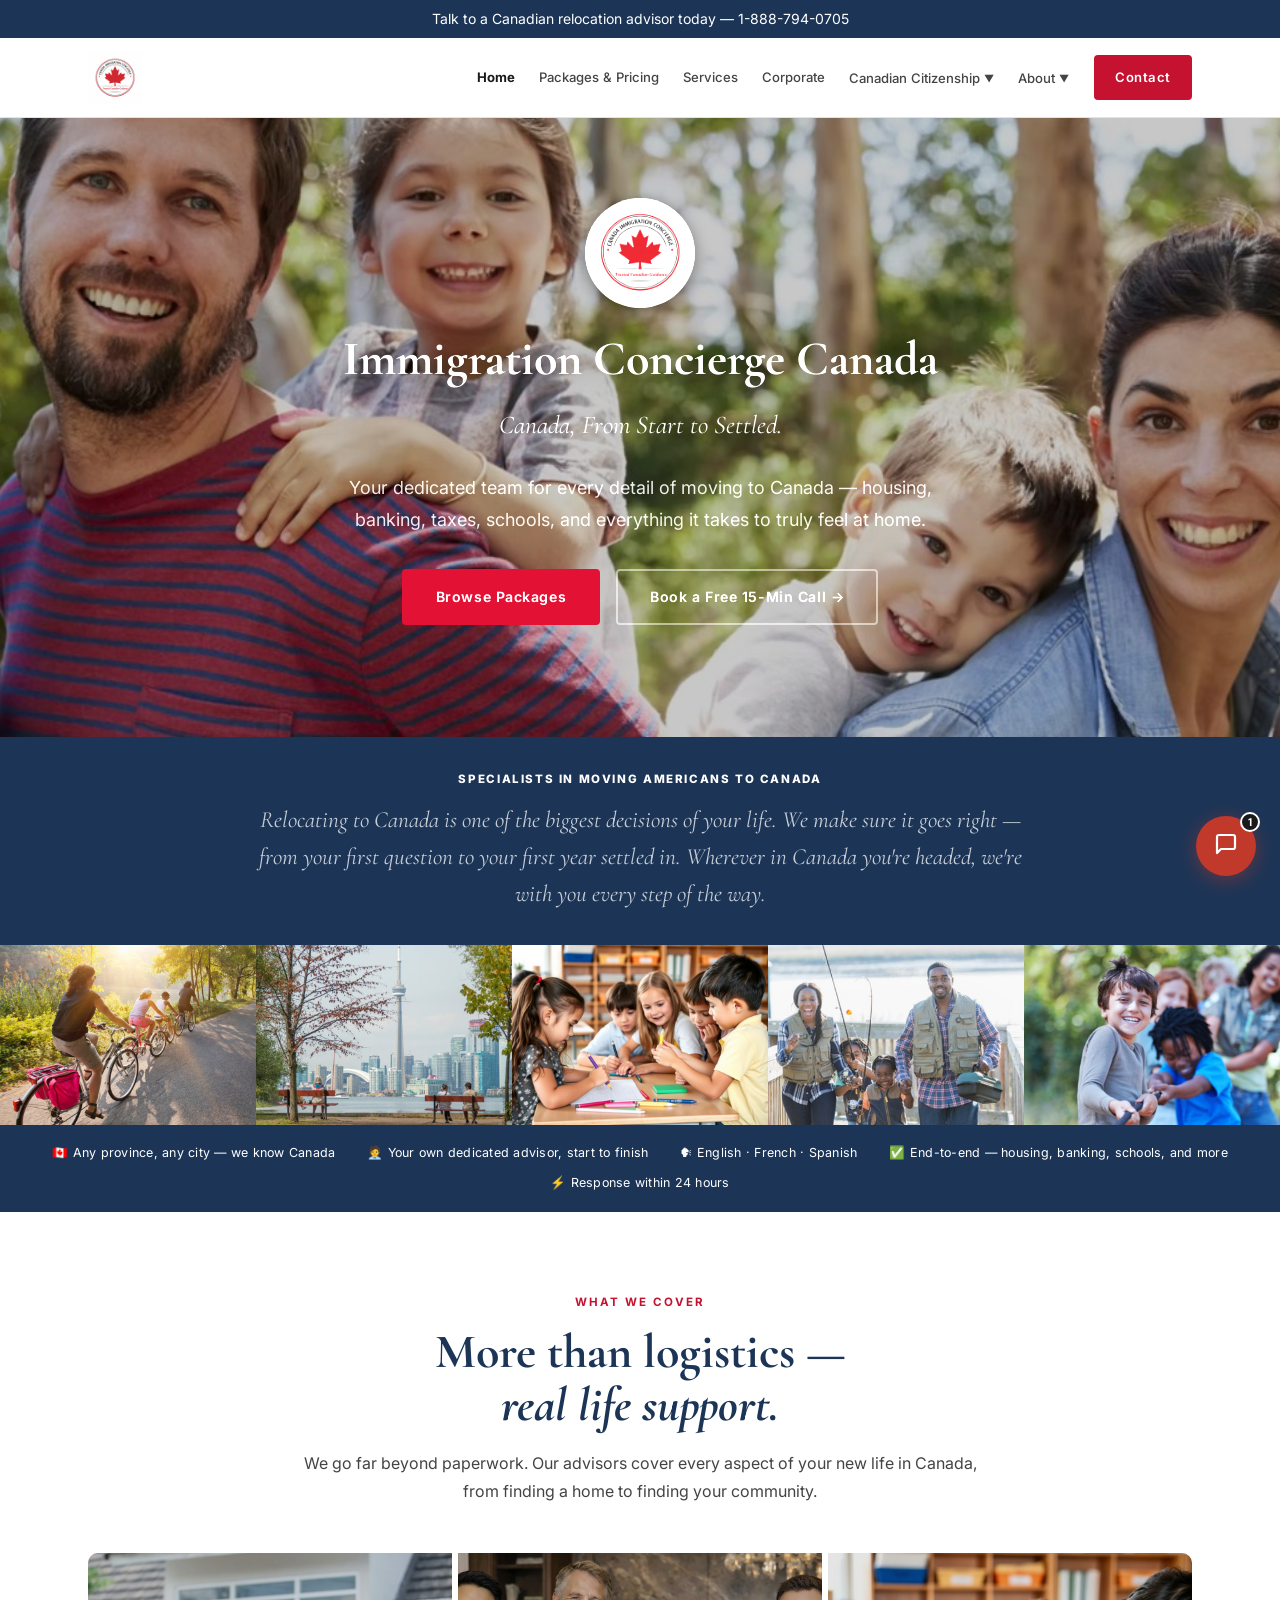
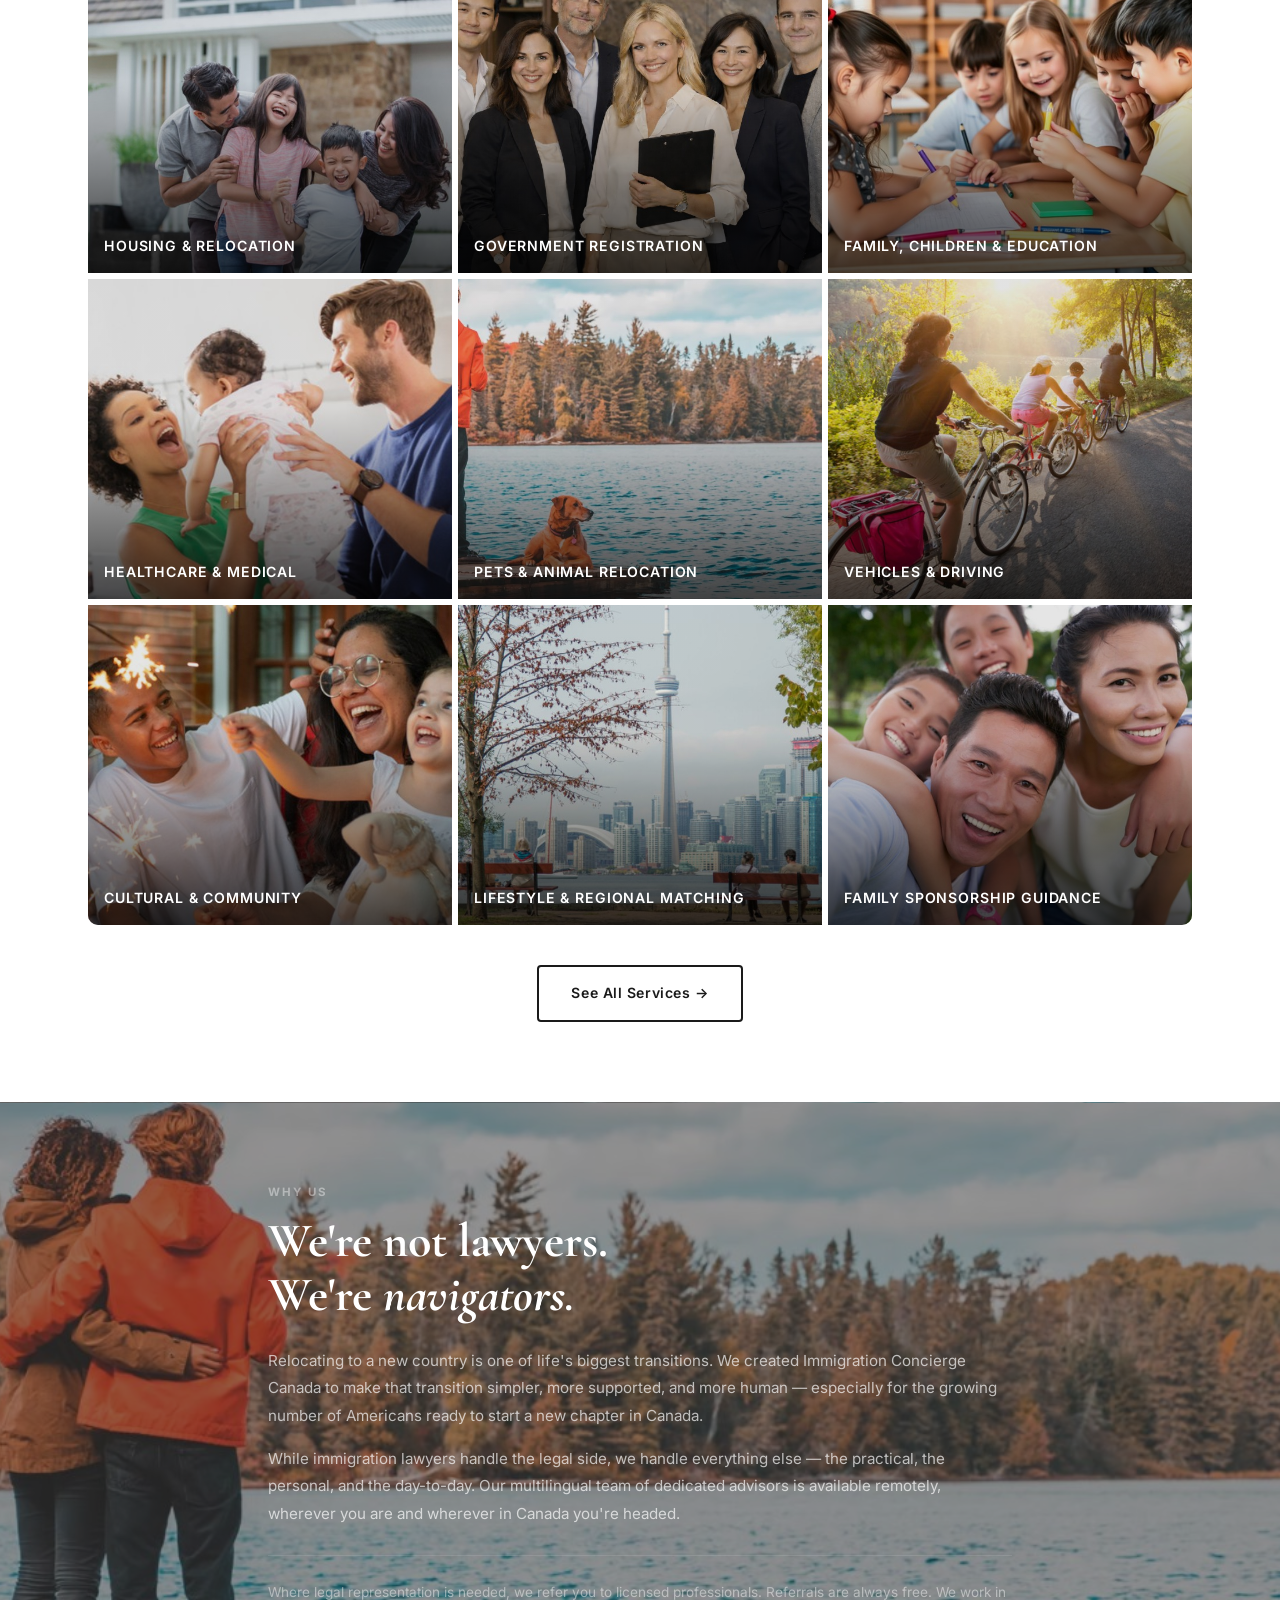
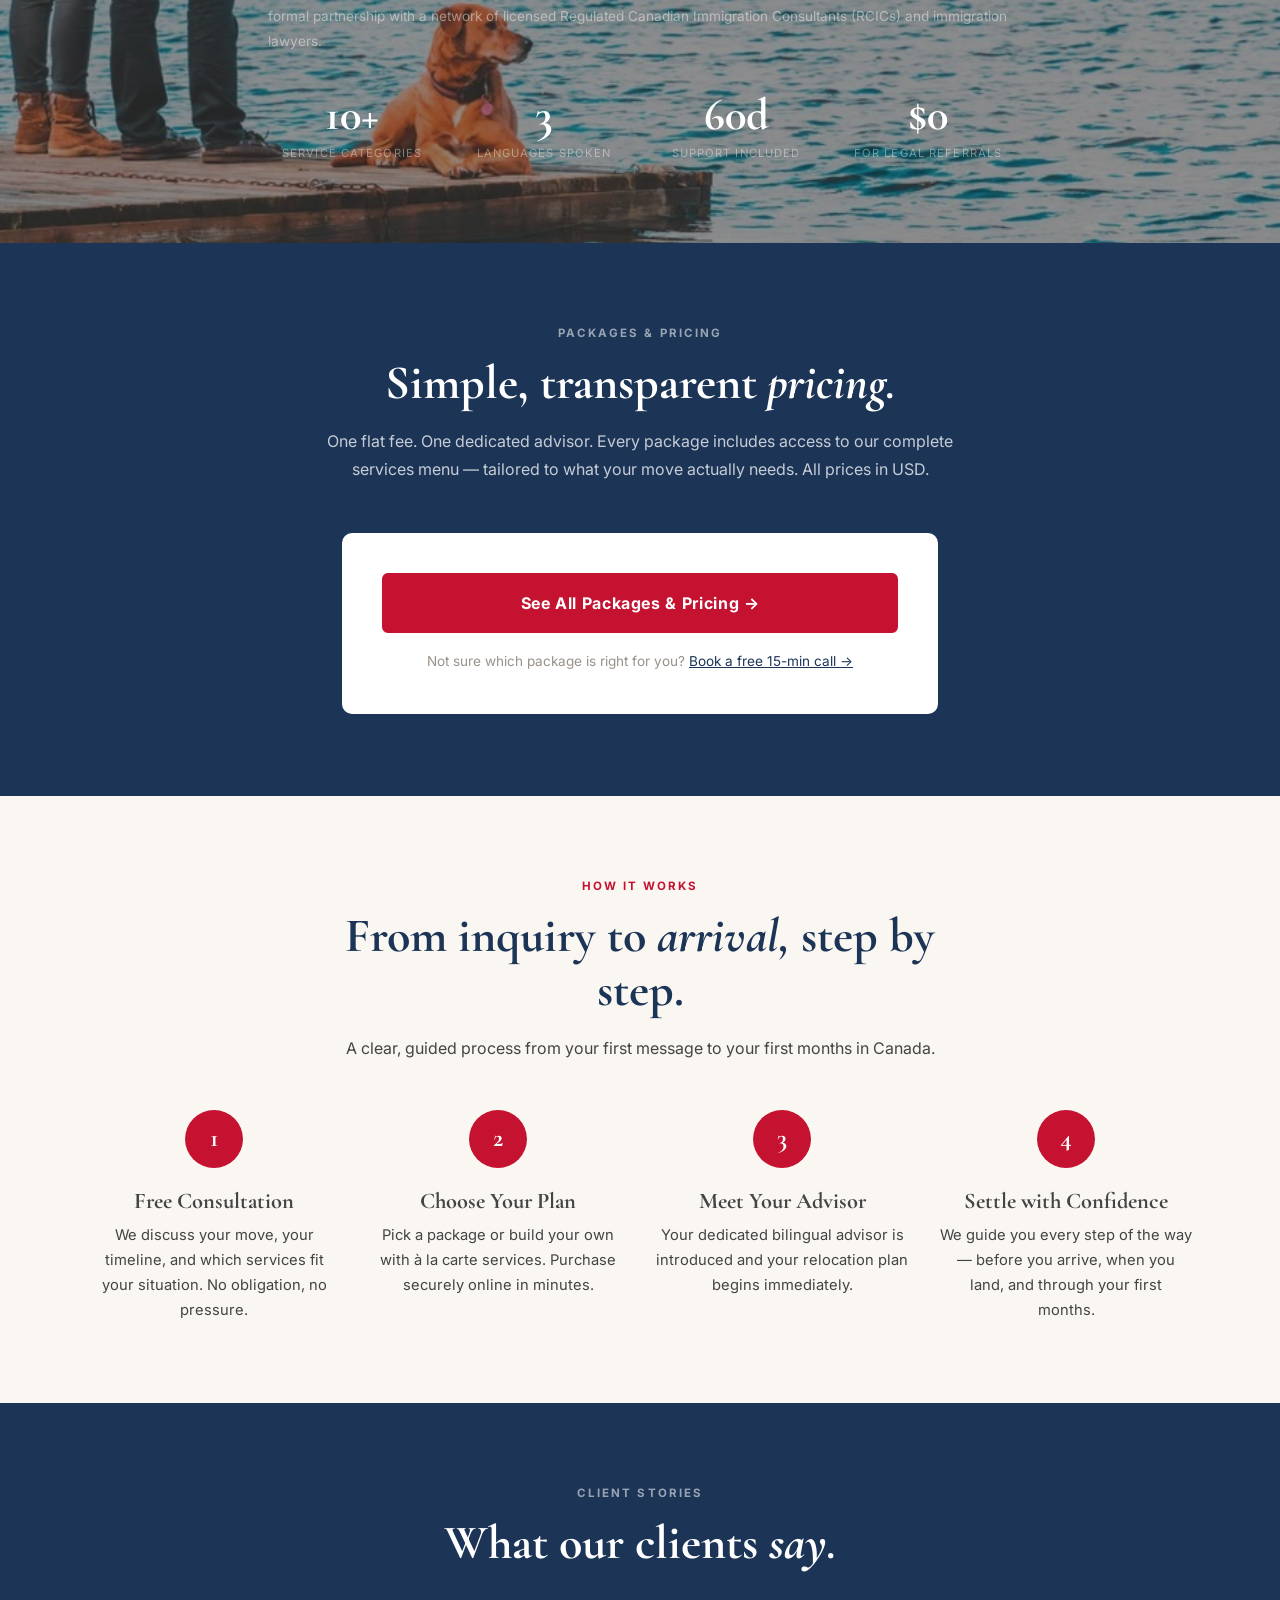
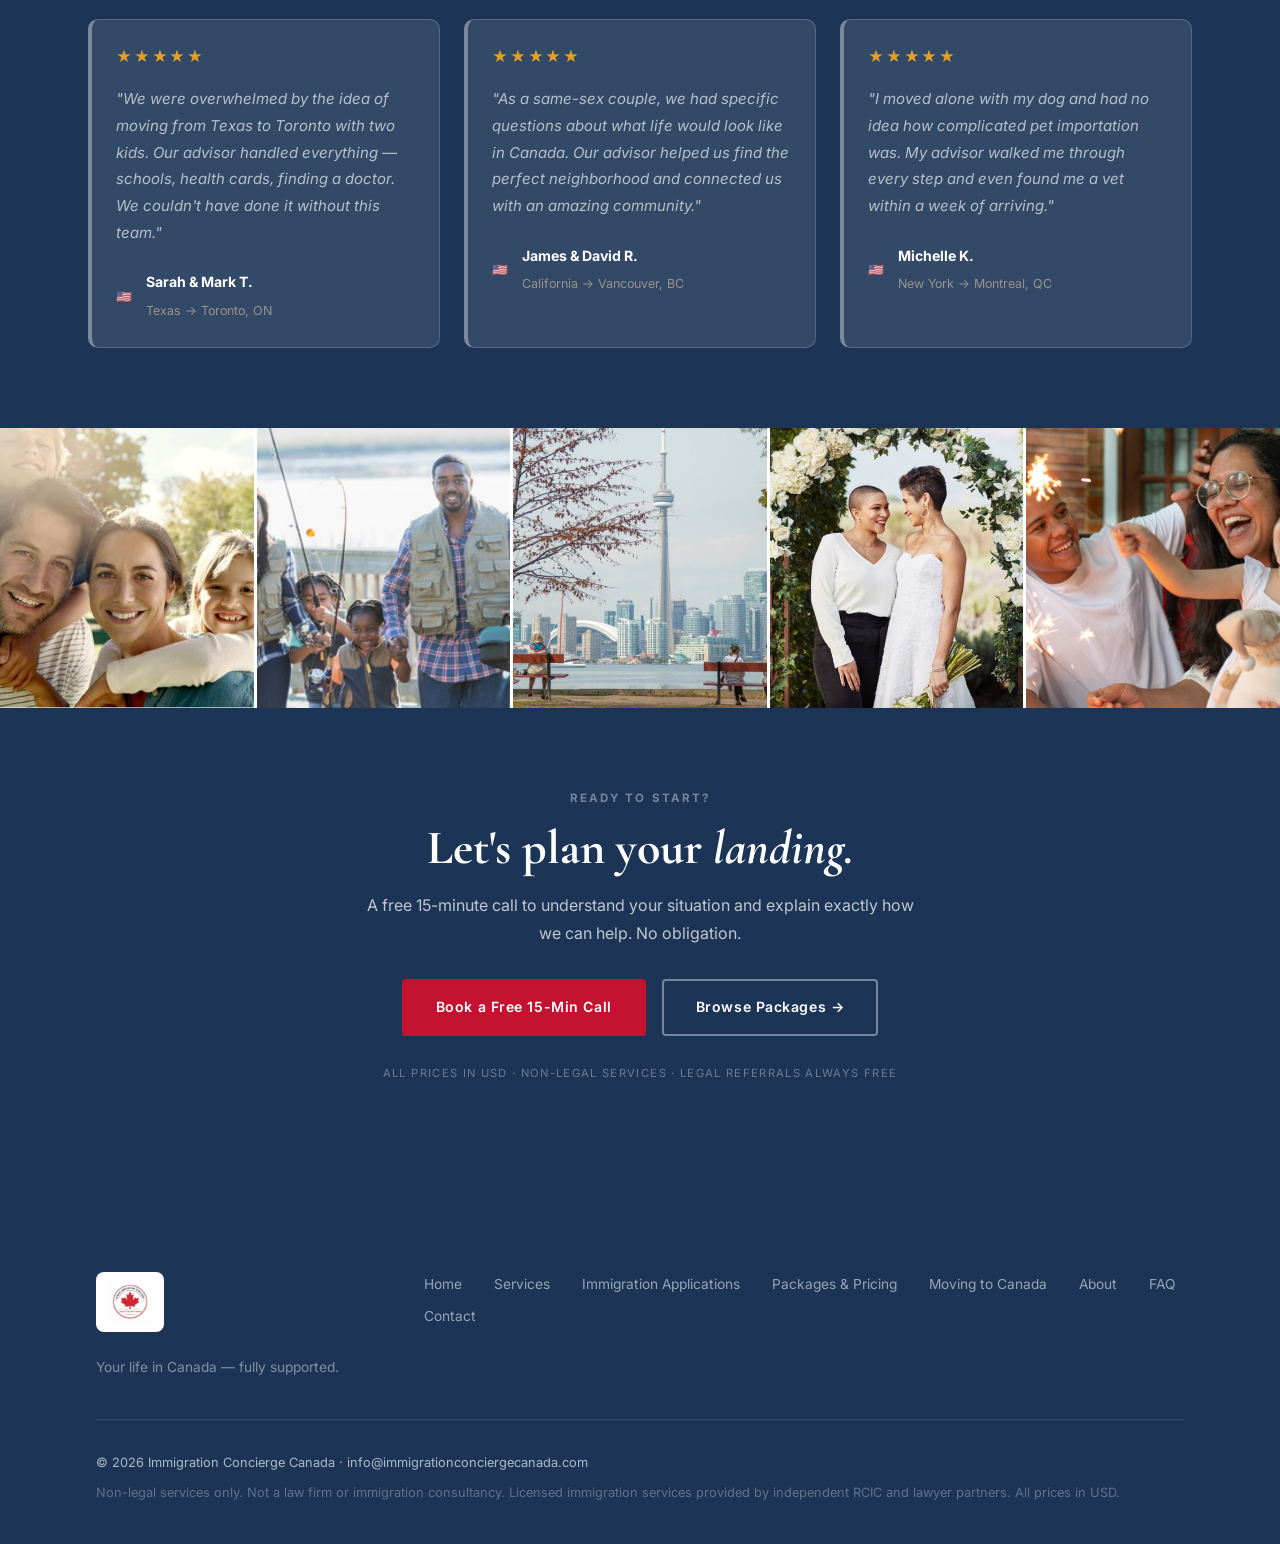
==== commit aa2dcb93: "Update moving-to-canada hero photo; remove LGBTQ+ sections Replace the moving-to-canada.html header " ====
--- a/index.html
+++ b/index.html
@@ -129,9 +129,6 @@
       <a href="services.html#vehicles" class="photo-card" style="background-image:url('images/family-cycling.jpg')">
         <div class="photo-card-overlay"></div><span class="photo-card-title">Vehicles &amp; Driving</span>
       </a>
-      <a href="services.html#lgbtq" class="photo-card" style="background-image:url('images/lgbtq-wedding.jpg');background-position:center 20%;">
-        <div class="photo-card-overlay"></div><span class="photo-card-title">LGBTQ+ Support</span>
-      </a>
       <a href="services.html#cultural" class="photo-card" style="background-image:url('images/family-sparklers.jpg')">
         <div class="photo-card-overlay"></div><span class="photo-card-title">Cultural &amp; Community</span>
       </a>
--- a/css/styles.css
+++ b/css/styles.css
@@ -542,9 +542,6 @@
   text-decoration: none;
   overflow: hidden;
 }
-.photo-card:last-child {
-  grid-column: 2;
-}
 .photo-card-overlay {
   position: absolute;
   inset: 0;
@@ -567,7 +564,7 @@
   letter-spacing: 0.06em;
 }
 .photo-card:hover .photo-card-title { color: #fff; }
-@media (max-width: 768px) { .photo-grid { grid-template-columns: repeat(2, 1fr); } .photo-card:last-child { grid-column: auto; } }
+@media (max-width: 768px) { .photo-grid { grid-template-columns: repeat(2, 1fr); } }
 @media (max-width: 480px) { .photo-card { height: 200px; } }
 
 /* ============================================================
